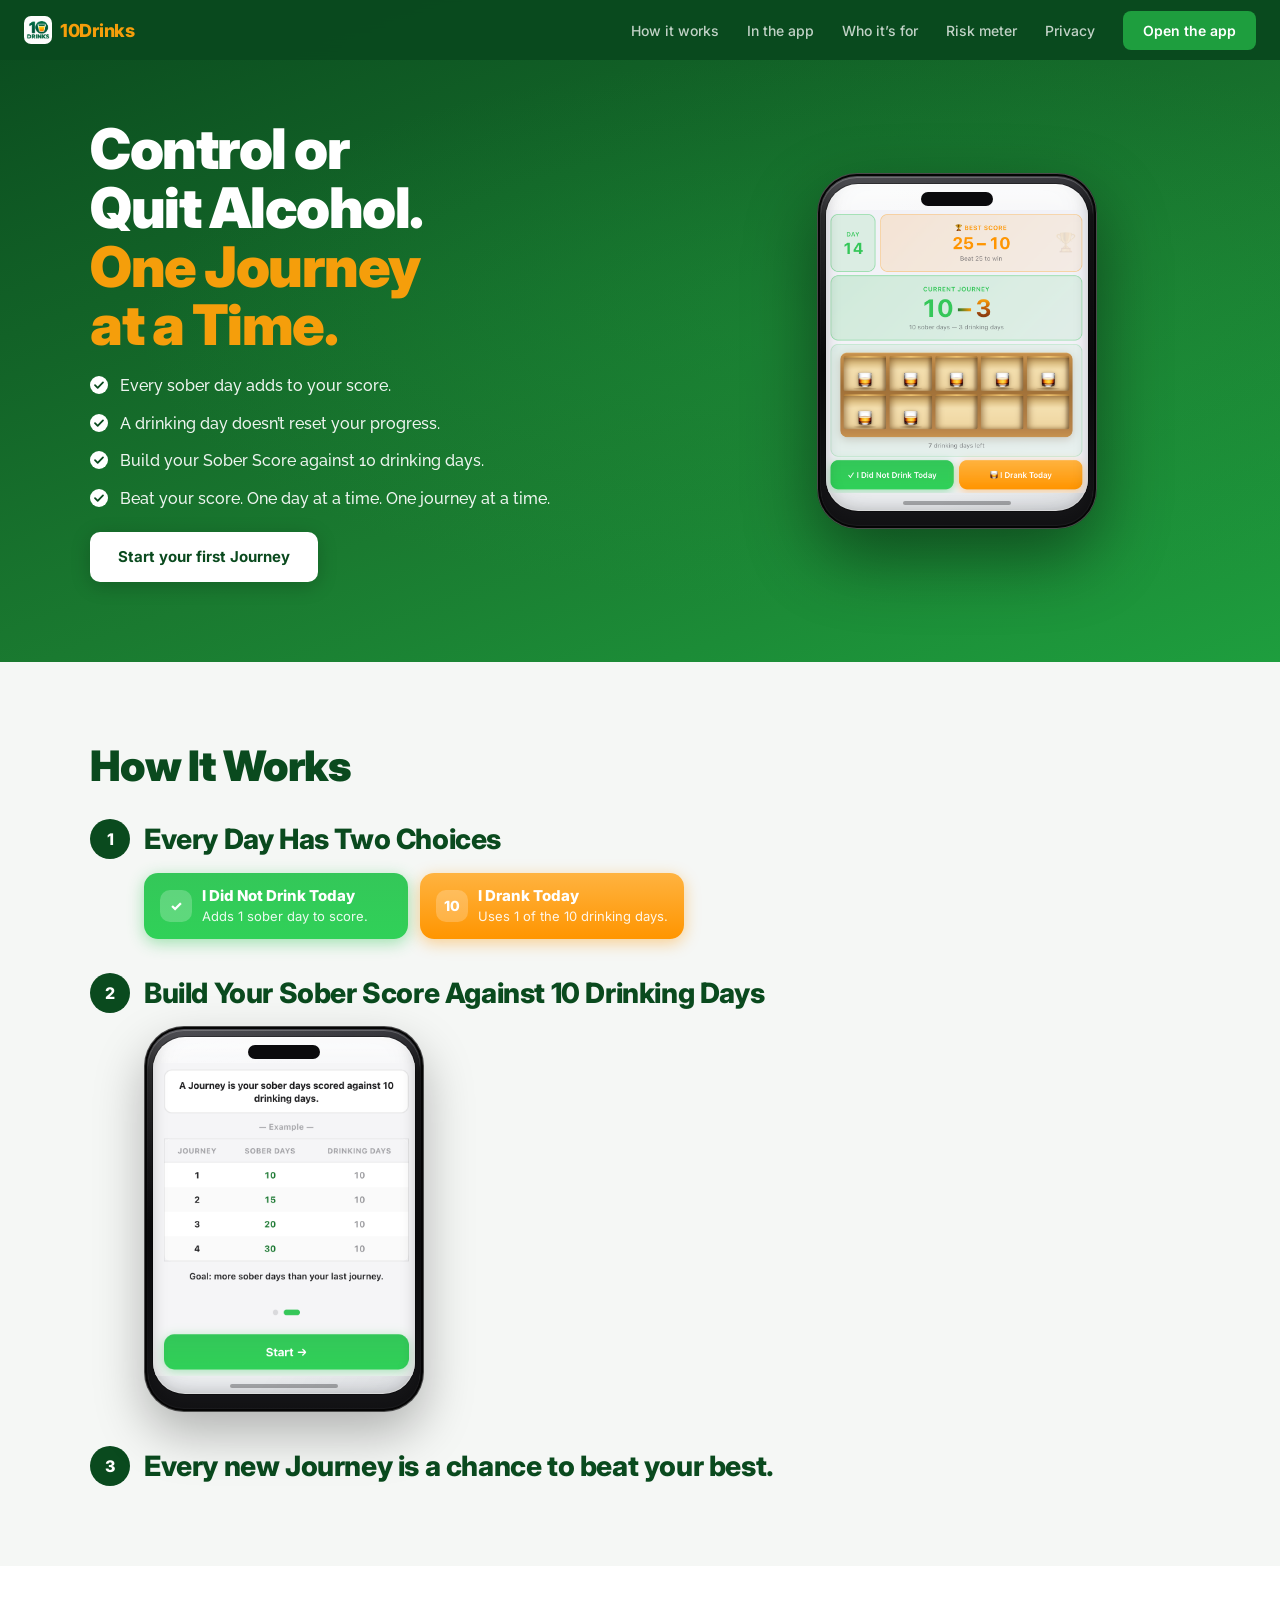
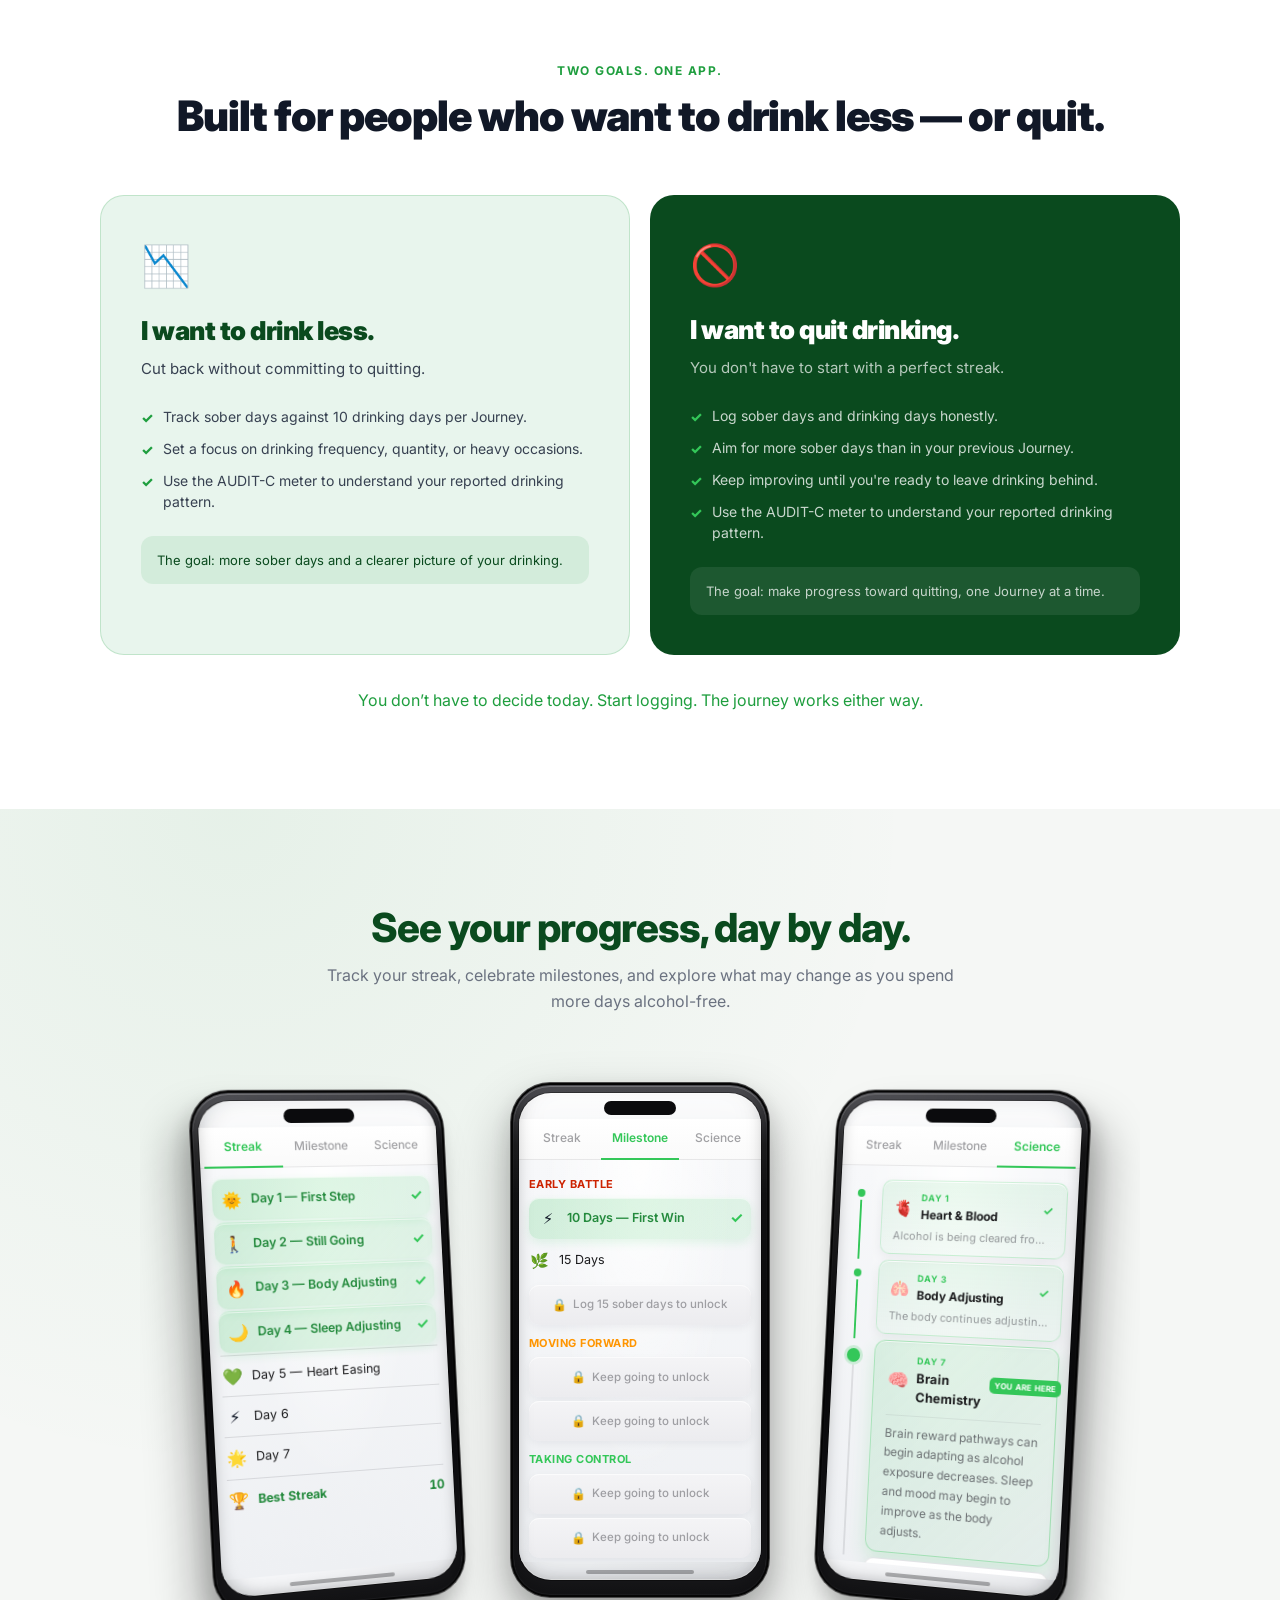
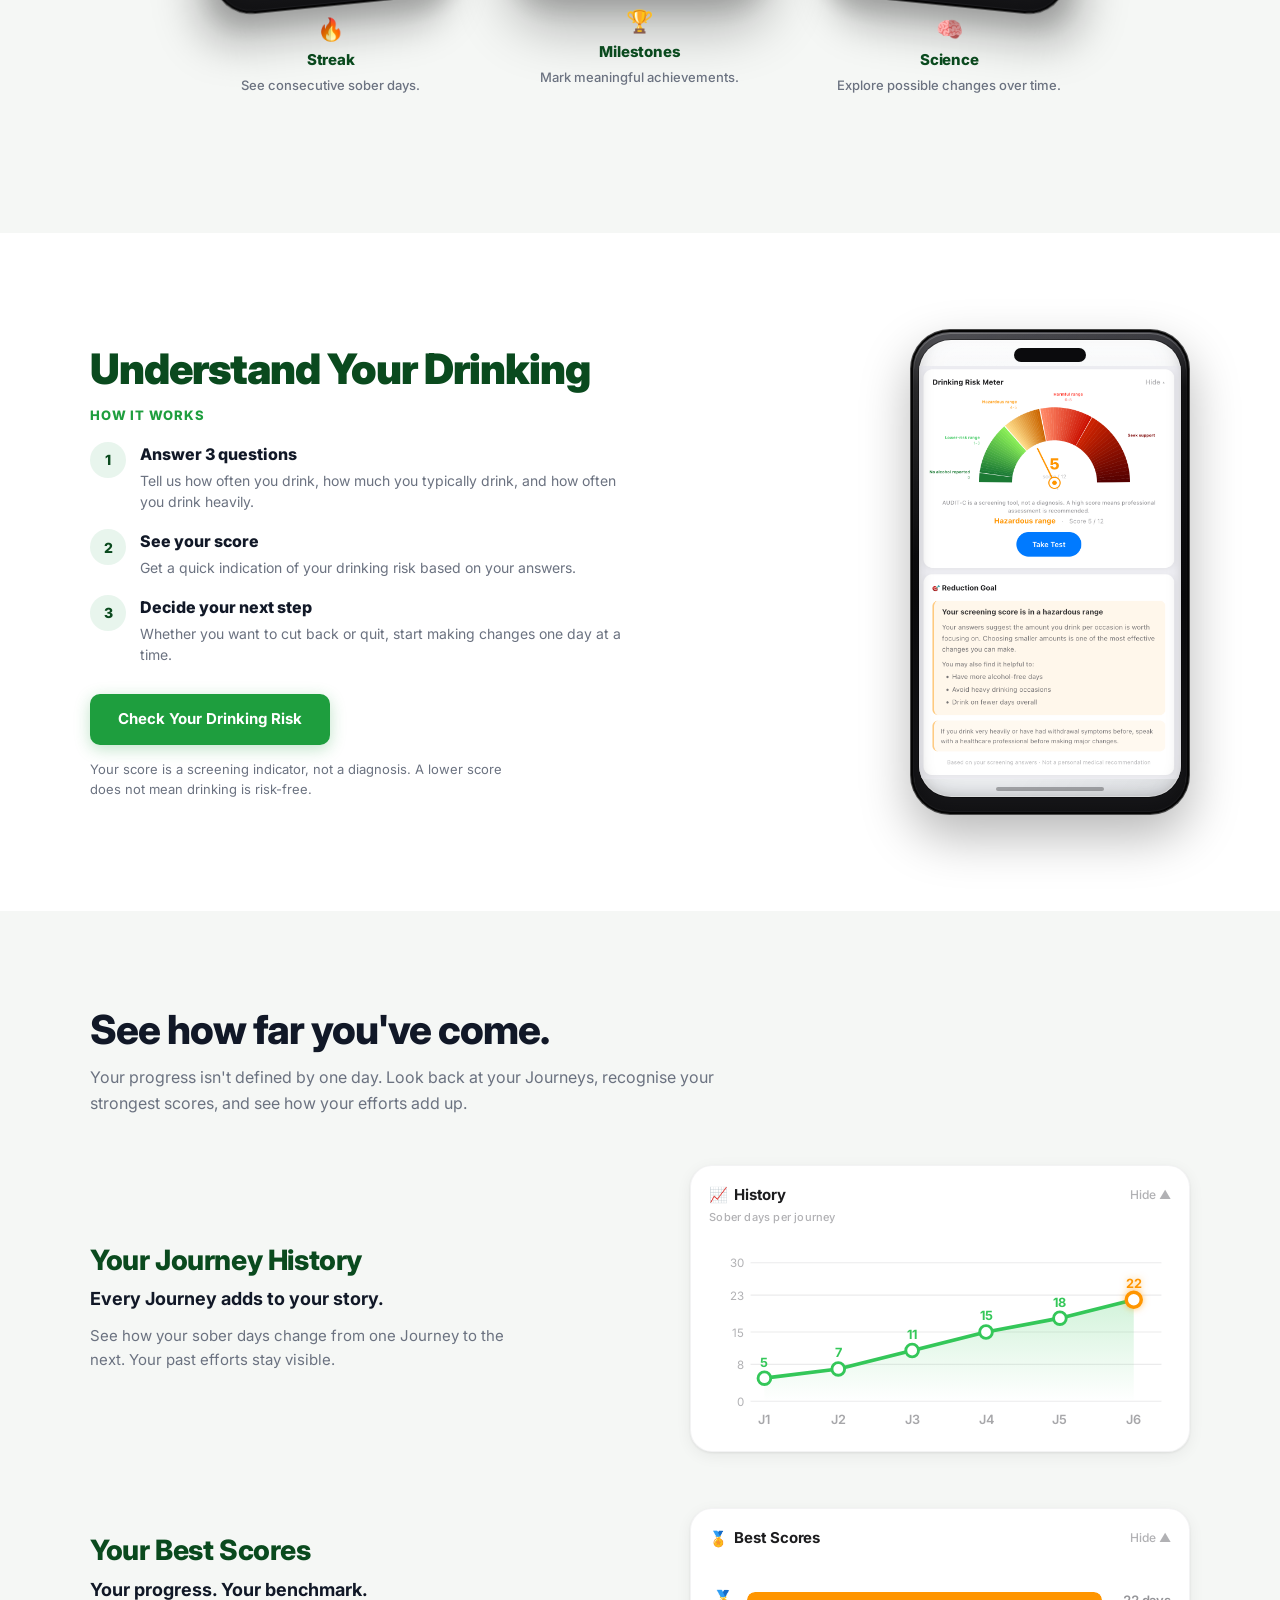
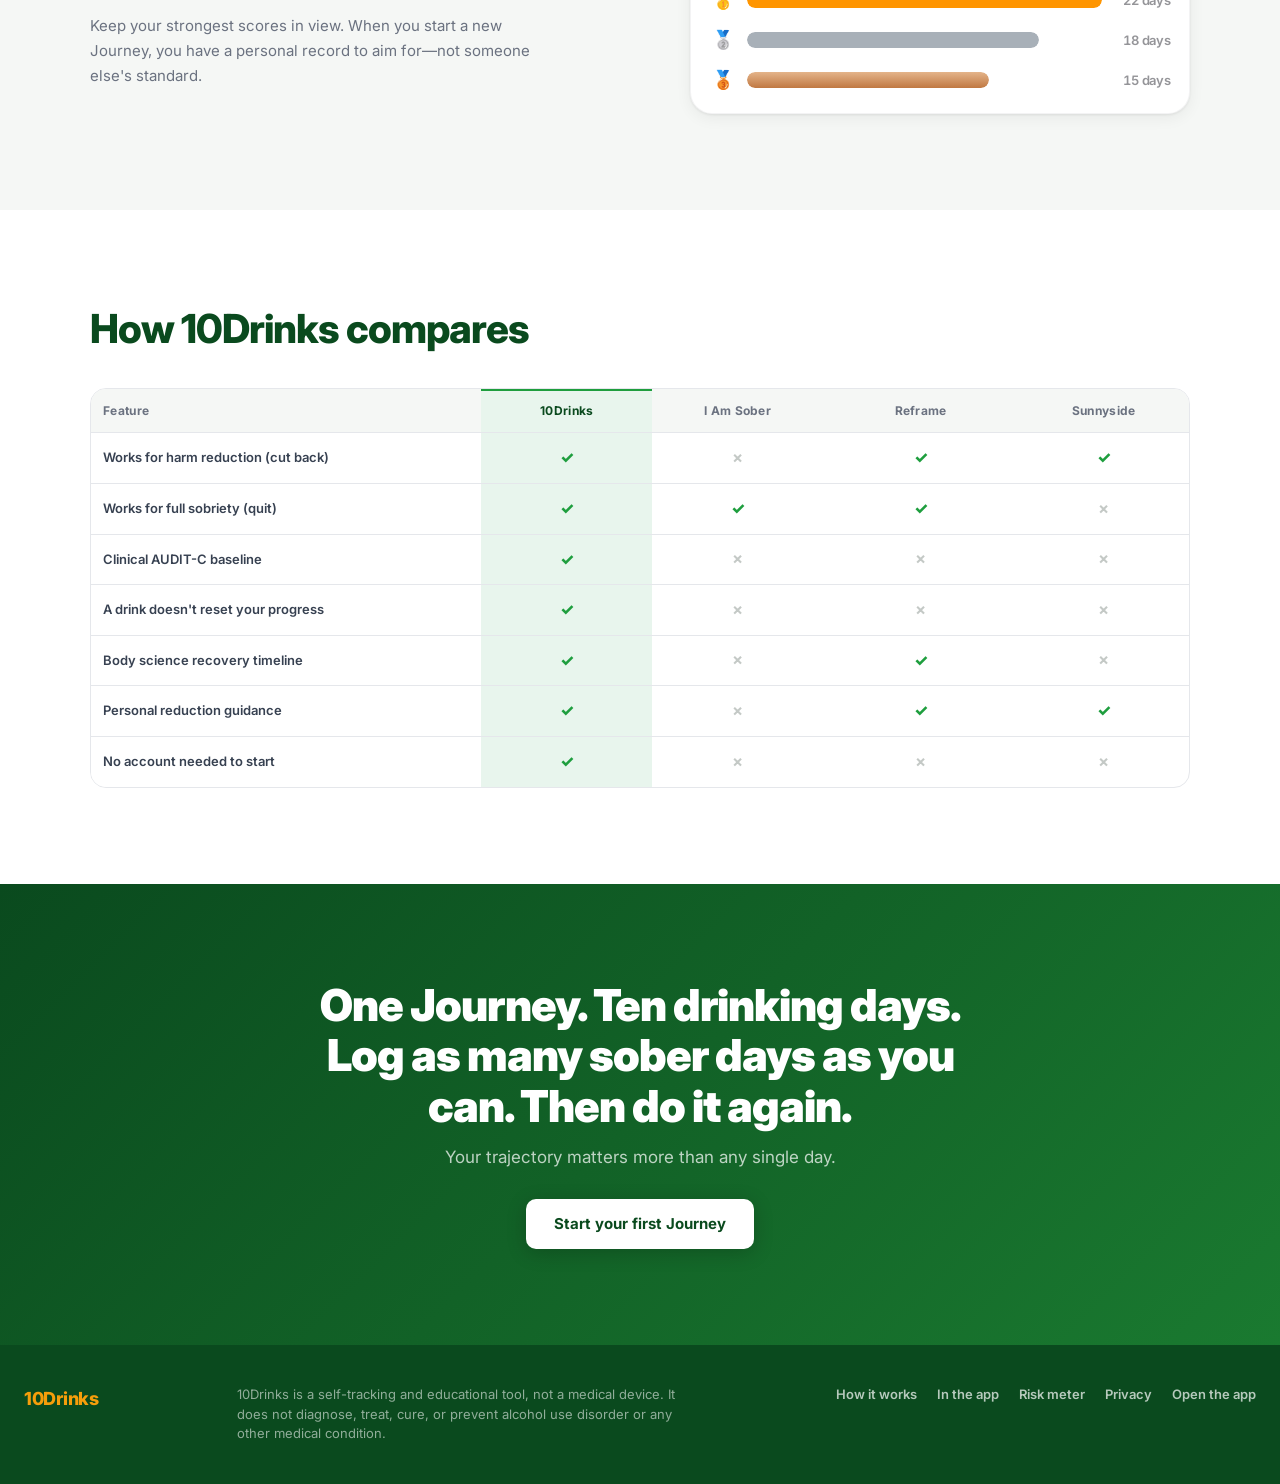
==== index.html @ 0a1d39e7 "Add privacy page and polish landing sections Ship local privacy.html for Pages, drop trust §8 and ti" ====
<!DOCTYPE html>
<html lang="en">
<head>
  <meta charset="utf-8">
  <meta name="viewport" content="width=device-width, initial-scale=1">
  <title>10Drinks — Control or Quit Alcohol</title>
  <meta name="description" content="10Drinks helps you cut back or stop drinking with a personal Journey score. Ten drinking days. As many sober days as you can. Then beat the score you earned yourself.">
  <meta name="theme-color" content="#0a4a1e">
  <link rel="icon" href="assets/icon-192.png" type="image/png">
  <link rel="apple-touch-icon" href="assets/icon-192.png">
  <link rel="preconnect" href="https://fonts.googleapis.com">
  <link rel="preconnect" href="https://fonts.gstatic.com" crossorigin>
  <link href="https://fonts.googleapis.com/css2?family=Inter:wght@400;500;600;700;800;900&family=Raleway:wght@400;500;600;700;800&display=swap" rel="stylesheet">
  <link rel="stylesheet" href="style.css?v=logo-10drinks">
  <script>document.documentElement.classList.add("js");</script>
</head>
<body>
  <a class="skip" href="#main">Skip to content</a>
  <header class="site-header">
    <a class="logo" href="#top">
      <img src="assets/icon-192.png" width="28" height="28" alt="">
      <span class="logo-word">10<span>Drinks</span></span>
    </a>
    <nav class="nav" id="site-nav" aria-label="Primary">
      <a href="#how">How it works</a>
      <a href="#app">In the app</a>
      <a href="#paths">Who it’s for</a>
      <a href="#meter">Risk meter</a>
      <a href="privacy.html">Privacy</a>
    </nav>
    <a class="nav-cta" href="https://fedmudit-max.github.io/alcohol-cursor/">Open the app</a>
    <button class="nav-toggle" type="button" aria-expanded="false" aria-controls="site-nav">
      <span class="sr">Menu</span>
      <span class="nav-toggle-bars" aria-hidden="true"></span>
    </button>
  </header>

  <main id="main">
    <section class="hero" id="top">
      <div class="hero-inner">
        <div class="hero-text">
          <h1>Control or<br>Quit Alcohol.<br><em>One Journey<br>at a Time.</em></h1>
          <ul class="hero-points">
            <li>Every sober day adds to your score.</li>
            <li>A drinking day doesn’t reset your progress.</li>
            <li>Build your Sober Score against 10 drinking days.</li>
            <li>Beat your score. One day at a time. One journey at a time.</li>
          </ul>
          <div class="hero-actions">
            <a class="btn-primary" href="https://fedmudit-max.github.io/alcohol-cursor/">Start your first Journey</a>
          </div>
        </div>
        <figure class="hero-phone">
          <div class="progress-device-frame">
            <div class="progress-screen hero-screen">
              <img src="assets/app-dashboard.png" alt="The 10Drinks dashboard. Day 14. Best Score 25–10, beat 25 to win. Current Journey 10–3: 10 sober days and 3 drinking days. A tray of ten glasses with 7 drinking days left. Buttons for I Did Not Drink Today and I Drank Today.">
            </div>
          </div>
        </figure>
      </div>
    </section>

    <section class="works" id="how">
      <div class="works-inner">
        <h2 class="section-h2">How It Works</h2>
        <ol class="works-seq">
          <li>
            <div>
              <h3>Every Day Has Two Choices</h3>
              <div class="choice-grid" id="log">
                <a class="choice choice-sober" href="https://fedmudit-max.github.io/alcohol-cursor/">
                  <span class="choice-mark" aria-hidden="true">✓</span>
                  <span>
                    <span class="choice-name">I Did Not Drink Today</span>
                    <span class="choice-detail">Adds 1 sober day to score.</span>
                  </span>
                </a>
                <a class="choice choice-drank" href="https://fedmudit-max.github.io/alcohol-cursor/">
                  <span class="choice-mark" aria-hidden="true">10</span>
                  <span>
                    <span class="choice-name">I Drank Today</span>
                    <span class="choice-detail">Uses 1 of the 10 drinking days.</span>
                  </span>
                </a>
              </div>
            </div>
          </li>
          <li>
            <div>
              <h3>Build Your Sober Score Against 10 Drinking Days</h3>
              <figure class="works-phone">
                <div class="progress-device-frame">
                  <div class="progress-screen works-screen">
                    <img src="assets/app-journey.png" alt="Welcome screen. A Journey is your sober days scored against 10 drinking days. Example: Journey 1 is 10 sober days and 10 drinking days, Journey 2 is 15 and 10, Journey 3 is 20 and 10, Journey 4 is 30 and 10. Goal: more sober days than your last journey." width="770" height="920">
                  </div>
                </div>
              </figure>
            </div>
          </li>
          <li>
            <div>
              <h3>Every new Journey is a chance to beat your best.</h3>
            </div>
          </li>
        </ol>
      </div>
    </section>

    <section class="paths" id="paths">
      <div class="paths-inner">
        <div class="paths-header">
          <p class="section-eyebrow">Two Goals. One App.</p>
          <h2 class="section-h2">Built for people who want to drink less — or quit.</h2>
        </div>
        <div class="paths-grid">
          <article class="path-card control">
            <div class="path-icon" aria-hidden="true">📉</div>
            <h3 class="path-title">I want to drink less.</h3>
            <p class="path-desc">Cut back without committing to quitting.</p>
            <ul class="path-points">
              <li>Track sober days against 10 drinking days per Journey.</li>
              <li>Set a focus on drinking frequency, quantity, or heavy occasions.</li>
              <li>Use the AUDIT-C meter to understand your reported drinking pattern.</li>
            </ul>
            <p class="path-note">The goal: more sober days and a clearer picture of your drinking.</p>
          </article>
          <article class="path-card quit">
            <div class="path-icon" aria-hidden="true">🚫</div>
            <h3 class="path-title">I want to quit drinking.</h3>
            <p class="path-desc">You don't have to start with a perfect streak.</p>
            <ul class="path-points">
              <li>Log sober days and drinking days honestly.</li>
              <li>Aim for more sober days than in your previous Journey.</li>
              <li>Keep improving until you're ready to leave drinking behind.</li>
              <li>Use the AUDIT-C meter to understand your reported drinking pattern.</li>
            </ul>
            <p class="path-note">The goal: make progress toward quitting, one Journey at a time.</p>
          </article>
        </div>
        <p class="section-p paths-footer">You don’t have to decide today. Start logging. The journey works either way.</p>
      </div>
    </section>

    <section class="features progress" id="app">
      <div class="features-inner">
        <div class="section-header progress-header">
          <h2 class="section-title">See your progress, day by day.</h2>
          <p class="section-sub">Track your streak, celebrate milestones, and explore what may change as you spend more days alcohol-free.</p>
        </div>

        <div class="progress-phones" role="list" aria-label="Streak, Milestone, and Science in the app">
          <figure class="progress-device" role="listitem">
            <div class="progress-device-frame">
              <div class="progress-screen">
                <div class="progress-tabs" aria-hidden="true">
                  <span class="progress-tab is-active">Streak</span>
                  <span class="progress-tab">Milestone</span>
                  <span class="progress-tab">Science</span>
                </div>
                <div class="progress-panel">
                  <ul class="streak-list">
                    <li class="streak-row is-done">
                      <span class="streak-emoji" aria-hidden="true">🌞</span>
                      <span class="streak-name">Day 1 — First Step</span>
                      <span class="streak-check" aria-hidden="true">✓</span>
                    </li>
                    <li class="streak-row is-done">
                      <span class="streak-emoji" aria-hidden="true">🚶</span>
                      <span class="streak-name">Day 2 — Still Going</span>
                      <span class="streak-check" aria-hidden="true">✓</span>
                    </li>
                    <li class="streak-row is-done">
                      <span class="streak-emoji" aria-hidden="true">🔥</span>
                      <span class="streak-name">Day 3 — Body Adjusting</span>
                      <span class="streak-check" aria-hidden="true">✓</span>
                    </li>
                    <li class="streak-row is-done">
                      <span class="streak-emoji" aria-hidden="true">🌙</span>
                      <span class="streak-name">Day 4 — Sleep Adjusting</span>
                      <span class="streak-check" aria-hidden="true">✓</span>
                    </li>
                    <li class="streak-row">
                      <span class="streak-emoji" aria-hidden="true">💚</span>
                      <span class="streak-name">Day 5 — Heart Easing</span>
                    </li>
                    <li class="streak-row">
                      <span class="streak-emoji" aria-hidden="true">⚡</span>
                      <span class="streak-name">Day 6</span>
                    </li>
                    <li class="streak-row">
                      <span class="streak-emoji" aria-hidden="true">🌟</span>
                      <span class="streak-name">Day 7</span>
                    </li>
                    <li class="streak-row is-best">
                      <span class="streak-emoji" aria-hidden="true">🏆</span>
                      <span class="streak-name">Best Streak</span>
                      <span class="streak-best-num">10</span>
                    </li>
                  </ul>
                </div>
              </div>
            </div>
            <figcaption class="progress-caption">
              <span class="progress-caption-emoji" aria-hidden="true">🔥</span>
              <strong>Streak</strong>
              <span class="progress-caption-text">See consecutive sober days.</span>
            </figcaption>
          </figure>

          <figure class="progress-device" role="listitem">
            <div class="progress-device-frame">
              <div class="progress-screen">
                <div class="progress-tabs" aria-hidden="true">
                  <span class="progress-tab">Streak</span>
                  <span class="progress-tab is-active">Milestone</span>
                  <span class="progress-tab">Science</span>
                </div>
                <div class="progress-panel">
                  <div class="mile-stage">
                    <p class="mile-stage-label is-early">Early Battle</p>
                    <ul class="mile-list">
                      <li class="mile-row is-done">
                        <span class="mile-emoji" aria-hidden="true">⚡</span>
                        <span class="mile-name">10 Days — First Win</span>
                        <span class="mile-check" aria-hidden="true">✓</span>
                      </li>
                      <li class="mile-row">
                        <span class="mile-emoji" aria-hidden="true">🌿</span>
                        <span class="mile-name">15 Days</span>
                      </li>
                      <li class="mile-row is-locked">
                        <span class="mile-lock" aria-hidden="true">🔒</span>
                        <span class="mile-name">Log 15 sober days to unlock</span>
                      </li>
                    </ul>
                  </div>
                  <div class="mile-stage">
                    <p class="mile-stage-label is-forward">Moving Forward</p>
                    <ul class="mile-list">
                      <li class="mile-row is-locked">
                        <span class="mile-lock" aria-hidden="true">🔒</span>
                        <span class="mile-name">Keep going to unlock</span>
                      </li>
                      <li class="mile-row is-locked">
                        <span class="mile-lock" aria-hidden="true">🔒</span>
                        <span class="mile-name">Keep going to unlock</span>
                      </li>
                    </ul>
                  </div>
                  <div class="mile-stage">
                    <p class="mile-stage-label is-control">Taking Control</p>
                    <ul class="mile-list">
                      <li class="mile-row is-locked">
                        <span class="mile-lock" aria-hidden="true">🔒</span>
                        <span class="mile-name">Keep going to unlock</span>
                      </li>
                      <li class="mile-row is-locked">
                        <span class="mile-lock" aria-hidden="true">🔒</span>
                        <span class="mile-name">Keep going to unlock</span>
                      </li>
                    </ul>
                  </div>
                </div>
              </div>
            </div>
            <figcaption class="progress-caption">
              <span class="progress-caption-emoji" aria-hidden="true">🏆</span>
              <strong>Milestones</strong>
              <span class="progress-caption-text">Mark meaningful achievements.</span>
            </figcaption>
          </figure>

          <figure class="progress-device" role="listitem">
            <div class="progress-device-frame">
              <div class="progress-screen">
                <div class="progress-tabs" aria-hidden="true">
                  <span class="progress-tab">Streak</span>
                  <span class="progress-tab">Milestone</span>
                  <span class="progress-tab is-active">Science</span>
                </div>
                <div class="progress-panel">
                  <ol class="sci-timeline">
                    <li class="sci-item is-done">
                      <span class="sci-rail" aria-hidden="true"><i class="sci-dot"></i><i class="sci-line"></i></span>
                      <div class="sci-card">
                        <div class="sci-card-top">
                          <span class="sci-emoji" aria-hidden="true">🫀</span>
                          <div>
                            <p class="sci-day">Day 1</p>
                            <strong class="sci-title">Heart &amp; Blood</strong>
                          </div>
                          <span class="sci-status" aria-hidden="true">✓</span>
                        </div>
                        <p class="sci-preview">Alcohol is being cleared from the body; heart rate and blood pressure may begin moving toward usual levels…</p>
                      </div>
                    </li>
                    <li class="sci-item is-done">
                      <span class="sci-rail" aria-hidden="true"><i class="sci-dot"></i><i class="sci-line"></i></span>
                      <div class="sci-card">
                        <div class="sci-card-top">
                          <span class="sci-emoji" aria-hidden="true">🫁</span>
                          <div>
                            <p class="sci-day">Day 3</p>
                            <strong class="sci-title">Body Adjusting</strong>
                          </div>
                          <span class="sci-status" aria-hidden="true">✓</span>
                        </div>
                        <p class="sci-preview">The body continues adjusting as alcohol exposure decreases…</p>
                      </div>
                    </li>
                    <li class="sci-item is-here">
                      <span class="sci-rail" aria-hidden="true"><i class="sci-dot"></i><i class="sci-line"></i></span>
                      <div class="sci-card">
                        <div class="sci-card-top">
                          <span class="sci-emoji" aria-hidden="true">🧠</span>
                          <div>
                            <p class="sci-day">Day 7</p>
                            <strong class="sci-title">Brain Chemistry</strong>
                          </div>
                          <em class="sci-here-tag">You are here</em>
                        </div>
                        <p class="sci-body">Brain reward pathways can begin adapting as alcohol exposure decreases. Sleep and mood may begin to improve as the body adjusts.</p>
                      </div>
                    </li>
                    <li class="sci-item">
                      <span class="sci-rail" aria-hidden="true"><i class="sci-dot"></i><i class="sci-line"></i></span>
                      <div class="sci-card">
                        <div class="sci-card-top">
                          <span class="sci-emoji" aria-hidden="true">🌿</span>
                          <div>
                            <p class="sci-day">Day 14</p>
                            <strong class="sci-title">Liver &amp; Blood Pressure</strong>
                          </div>
                          <span class="sci-chev" aria-hidden="true">›</span>
                        </div>
                        <p class="sci-preview">Changes in the gut microbiome may begin as alcohol exposure decreases…</p>
                      </div>
                    </li>
                    <li class="sci-item">
                      <span class="sci-rail" aria-hidden="true"><i class="sci-dot"></i><i class="sci-line"></i></span>
                      <div class="sci-card">
                        <div class="sci-card-top">
                          <span class="sci-emoji" aria-hidden="true">🛡️</span>
                          <div>
                            <p class="sci-day">Day 21</p>
                            <strong class="sci-title">Immune System</strong>
                          </div>
                          <span class="sci-chev" aria-hidden="true">›</span>
                        </div>
                        <p class="sci-preview">Immune function may begin to improve as alcohol exposure decreases…</p>
                      </div>
                    </li>
                    <li class="sci-item">
                      <span class="sci-rail" aria-hidden="true"><i class="sci-dot"></i></span>
                      <div class="sci-card">
                        <div class="sci-card-top">
                          <span class="sci-emoji" aria-hidden="true">💎</span>
                          <div>
                            <p class="sci-day">Day 28</p>
                            <strong class="sci-title">Full Month</strong>
                          </div>
                          <span class="sci-chev" aria-hidden="true">›</span>
                        </div>
                        <p class="sci-preview">Some people notice improvements in sleep, mood, energy, or overall wellbeing…</p>
                      </div>
                    </li>
                  </ol>
                </div>
              </div>
            </div>
            <figcaption class="progress-caption">
              <span class="progress-caption-emoji" aria-hidden="true">🧠</span>
              <strong>Science</strong>
              <span class="progress-caption-text">Explore possible changes over time.</span>
            </figcaption>
          </figure>
        </div>
      </div>
    </section>

    <section class="risk" id="meter">
      <div class="risk-inner">
        <div class="risk-copy">
          <h2 class="risk-title">Understand Your Drinking</h2>

          <h3 class="risk-steps-title">How it works</h3>
          <ol class="risk-steps">
            <li>
              <span class="risk-step-num" aria-hidden="true">1</span>
              <div>
                <strong>Answer 3 questions</strong>
                <p>Tell us how often you drink, how much you typically drink, and how often you drink heavily.</p>
              </div>
            </li>
            <li>
              <span class="risk-step-num" aria-hidden="true">2</span>
              <div>
                <strong>See your score</strong>
                <p>Get a quick indication of your drinking risk based on your answers.</p>
              </div>
            </li>
            <li>
              <span class="risk-step-num" aria-hidden="true">3</span>
              <div>
                <strong>Decide your next step</strong>
                <p>Whether you want to cut back or quit, start making changes one day at a time.</p>
              </div>
            </li>
          </ol>

          <a class="btn-brand" href="https://fedmudit-max.github.io/alcohol-cursor/">Check Your Drinking Risk</a>
          <p class="risk-disclaimer">Your score is a screening indicator, not a diagnosis. A lower score does not mean drinking is risk-free.</p>
        </div>

        <figure class="risk-phone">
          <div class="progress-device-frame">
            <div class="progress-screen risk-screen">
              <img src="assets/section5-risk-meter.png" alt="Drinking Risk Meter showing an AUDIT-C score of 5 in the hazardous range, with a Take Test button and a Reduction Goal card with suggested focus areas." width="770" height="1400">
            </div>
          </div>
        </figure>
      </div>
    </section>

    <section class="position history" id="who">
      <div class="position-inner">
        <div class="section-header history-intro">
          <h2 class="section-title">See how far you've come.</h2>
          <p class="section-sub">Your progress isn't defined by one day. Look back at your Journeys, recognise your strongest scores, and see how your efforts add up.</p>
        </div>

        <div class="history-band">
          <div class="history-band-copy">
            <h3 class="history-band-title">Your Journey History</h3>
            <p class="history-band-lead">Every Journey adds to your story.</p>
            <p class="history-band-body">See how your sober days change from one Journey to the next. Your past efforts stay visible.</p>
          </div>
          <article class="app-panel history-panel" aria-label="History chart">
            <header class="app-panel-head">
              <div class="app-panel-titles">
                <p class="app-panel-title"><span class="app-panel-emoji" aria-hidden="true">📈</span> History</p>
                <p class="app-panel-sub">Sober days per journey</p>
              </div>
              <span class="app-panel-toggle" aria-hidden="true">Hide ▲</span>
            </header>
            <div class="history-chart" role="img" aria-label="Sober days per journey: Journey 1 has 5, Journey 2 has 7, Journey 3 has 11, Journey 4 has 15, Journey 5 has 18, Journey 6 has 22.">
              <svg class="history-chart-svg" viewBox="0 0 400 168" xmlns="http://www.w3.org/2000/svg" aria-hidden="true">
                <defs>
                  <linearGradient id="historyAreaFill" x1="0" y1="0" x2="0" y2="1">
                    <stop offset="0%" stop-color="#34c759" stop-opacity="0.22"/>
                    <stop offset="100%" stop-color="#34c759" stop-opacity="0"/>
                  </linearGradient>
                  <filter id="historyLastGlow" x="-60%" y="-60%" width="220%" height="220%">
                    <feDropShadow dx="0" dy="0" stdDeviation="3.2" flood-color="#ff9500" flood-opacity="0.55"/>
                  </filter>
                </defs>
                <g class="history-grid" fill="none" stroke="rgba(60,60,67,0.1)" stroke-width="1">
                  <line x1="36" y1="18" x2="392" y2="18"/>
                  <line x1="36" y1="46" x2="392" y2="46"/>
                  <line x1="36" y1="78" x2="392" y2="78"/>
                  <line x1="36" y1="106" x2="392" y2="106"/>
                  <line x1="36" y1="138" x2="392" y2="138"/>
                </g>
                <g class="history-y" fill="rgba(60,60,67,0.4)" font-size="10" font-family="Inter, system-ui, sans-serif" text-anchor="end">
                  <text x="30" y="22">30</text>
                  <text x="30" y="50">23</text>
                  <text x="30" y="82">15</text>
                  <text x="30" y="110">8</text>
                  <text x="30" y="142">0</text>
                </g>
                <path d="M48,118 L112,110 L176,94 L240,78 L304,66 L368,50 L368,138 L48,138 Z" fill="url(#historyAreaFill)"/>
                <path d="M48,118 L112,110 L176,94 L240,78 L304,66 L368,50" fill="none" stroke="#34c759" stroke-width="3.2" stroke-linecap="round" stroke-linejoin="round"/>
                <g class="history-points" font-family="Inter, system-ui, sans-serif" font-size="11" font-weight="700" text-anchor="middle">
                  <g>
                    <circle cx="48" cy="118" r="5.5" fill="#fff" stroke="#34c759" stroke-width="2.5"/>
                    <text x="48" y="108" fill="#34c759">5</text>
                  </g>
                  <g>
                    <circle cx="112" cy="110" r="5.5" fill="#fff" stroke="#34c759" stroke-width="2.5"/>
                    <text x="112" y="100" fill="#34c759">7</text>
                  </g>
                  <g>
                    <circle cx="176" cy="94" r="5.5" fill="#fff" stroke="#34c759" stroke-width="2.5"/>
                    <text x="176" y="84" fill="#34c759">11</text>
                  </g>
                  <g>
                    <circle cx="240" cy="78" r="5.5" fill="#fff" stroke="#34c759" stroke-width="2.5"/>
                    <text x="240" y="68" fill="#34c759">15</text>
                  </g>
                  <g>
                    <circle cx="304" cy="66" r="5.5" fill="#fff" stroke="#34c759" stroke-width="2.5"/>
                    <text x="304" y="56" fill="#34c759">18</text>
                  </g>
                  <g filter="url(#historyLastGlow)">
                    <circle cx="368" cy="50" r="6.5" fill="#fff" stroke="#ff9500" stroke-width="3"/>
                    <text x="368" y="40" fill="#ff9500">22</text>
                  </g>
                </g>
                <g class="history-x" fill="rgba(60,60,67,0.45)" font-size="11" font-weight="600" font-family="Inter, system-ui, sans-serif" text-anchor="middle">
                  <text x="48" y="158">J1</text>
                  <text x="112" y="158">J2</text>
                  <text x="176" y="158">J3</text>
                  <text x="240" y="158">J4</text>
                  <text x="304" y="158">J5</text>
                  <text x="368" y="158">J6</text>
                </g>
              </svg>
            </div>
          </article>
        </div>

        <div class="history-band">
          <div class="history-band-copy">
            <h3 class="history-band-title">Your Best Scores</h3>
            <p class="history-band-lead">Your progress. Your benchmark.</p>
            <p class="history-band-body">Keep your strongest scores in view. When you start a new Journey, you have a personal record to aim for—not someone else's standard.</p>
          </div>
          <article class="app-panel scores-panel" aria-label="Best Scores">
            <header class="app-panel-head">
              <div class="app-panel-titles">
                <p class="app-panel-title"><span class="app-panel-emoji" aria-hidden="true">🏅</span> Best Scores</p>
              </div>
              <span class="app-panel-toggle" aria-hidden="true">Hide ▲</span>
            </header>
            <ul class="best-scores-list" role="list">
              <li class="best-scores-row best-scores-row--1">
                <span class="best-scores-medal" aria-hidden="true">🥇</span>
                <span class="best-scores-bar" style="--bar:100%" aria-hidden="true"><span class="best-scores-fill"></span></span>
                <span class="best-scores-value">22 days</span>
              </li>
              <li class="best-scores-row best-scores-row--2">
                <span class="best-scores-medal" aria-hidden="true">🥈</span>
                <span class="best-scores-bar" style="--bar:82%" aria-hidden="true"><span class="best-scores-fill"></span></span>
                <span class="best-scores-value">18 days</span>
              </li>
              <li class="best-scores-row best-scores-row--3">
                <span class="best-scores-medal" aria-hidden="true">🥉</span>
                <span class="best-scores-bar" style="--bar:68%" aria-hidden="true"><span class="best-scores-fill"></span></span>
                <span class="best-scores-value">15 days</span>
              </li>
            </ul>
          </article>
        </div>
      </div>
    </section>

    <section class="compare" id="compare">
      <div class="compare-inner">
        <div class="section-header compare-header">
          <h2 class="section-title">How 10Drinks compares</h2>
        </div>
        <div class="compare-scroll" tabindex="0" role="region" aria-label="Feature comparison table">
          <table class="compare-table">
            <thead>
              <tr>
                <th scope="col">Feature</th>
                <th scope="col" class="compare-product" aria-label="10Drinks">10<wbr>Drinks</th>
                <th scope="col" class="compare-competitor" aria-label="I Am Sober">I Am <span class="compare-br"></span>Sober</th>
                <th scope="col">Reframe</th>
                <th scope="col" class="compare-competitor" aria-label="Sunnyside">Sunny<span class="compare-br"></span>side</th>
              </tr>
            </thead>
            <tbody>
              <tr>
                <th scope="row">Works for harm reduction (cut back)</th>
                <td class="compare-product"><span class="compare-yes" aria-label="Yes">✓</span></td>
                <td><span class="compare-no" aria-label="No">✗</span></td>
                <td><span class="compare-yes" aria-label="Yes">✓</span></td>
                <td><span class="compare-yes" aria-label="Yes">✓</span></td>
              </tr>
              <tr>
                <th scope="row">Works for full sobriety (quit)</th>
                <td class="compare-product"><span class="compare-yes" aria-label="Yes">✓</span></td>
                <td><span class="compare-yes" aria-label="Yes">✓</span></td>
                <td><span class="compare-yes" aria-label="Yes">✓</span></td>
                <td><span class="compare-no" aria-label="No">✗</span></td>
              </tr>
              <tr>
                <th scope="row">Clinical AUDIT-C baseline</th>
                <td class="compare-product"><span class="compare-yes" aria-label="Yes">✓</span></td>
                <td><span class="compare-no" aria-label="No">✗</span></td>
                <td><span class="compare-no" aria-label="No">✗</span></td>
                <td><span class="compare-no" aria-label="No">✗</span></td>
              </tr>
              <tr>
                <th scope="row">A drink doesn't reset your progress</th>
                <td class="compare-product"><span class="compare-yes" aria-label="Yes">✓</span></td>
                <td><span class="compare-no" aria-label="No">✗</span></td>
                <td><span class="compare-no" aria-label="No">✗</span></td>
                <td><span class="compare-no" aria-label="No">✗</span></td>
              </tr>
              <tr>
                <th scope="row">Body science recovery timeline</th>
                <td class="compare-product"><span class="compare-yes" aria-label="Yes">✓</span></td>
                <td><span class="compare-no" aria-label="No">✗</span></td>
                <td><span class="compare-yes" aria-label="Yes">✓</span></td>
                <td><span class="compare-no" aria-label="No">✗</span></td>
              </tr>
              <tr>
                <th scope="row">Personal reduction guidance</th>
                <td class="compare-product"><span class="compare-yes" aria-label="Yes">✓</span></td>
                <td><span class="compare-no" aria-label="No">✗</span></td>
                <td><span class="compare-yes" aria-label="Yes">✓</span></td>
                <td><span class="compare-yes" aria-label="Yes">✓</span></td>
              </tr>
              <tr>
                <th scope="row">No account needed to start</th>
                <td class="compare-product"><span class="compare-yes" aria-label="Yes">✓</span></td>
                <td><span class="compare-no" aria-label="No">✗</span></td>
                <td><span class="compare-no" aria-label="No">✗</span></td>
                <td><span class="compare-no" aria-label="No">✗</span></td>
              </tr>
            </tbody>
          </table>
        </div>
      </div>
    </section>

    <section class="cta-section" id="start">
      <h2>One Journey. Ten drinking days. Log as many sober days as you can. Then do it again.</h2>
      <p>Your trajectory matters more than any single day.</p>
      <a class="btn-primary" href="https://fedmudit-max.github.io/alcohol-cursor/">Start your first Journey</a>
    </section>
  </main>

  <footer class="site-footer">
    <p class="logo"><span class="logo-word">10<span>Drinks</span></span></p>
    <p class="footer-copy">10Drinks is a self-tracking and educational tool, not a medical device. It does not diagnose, treat, cure, or prevent alcohol use disorder or any other medical condition.</p>
    <p class="footer-links">
      <a href="#how">How it works</a>
      <a href="#app">In the app</a>
      <a href="#meter">Risk meter</a>
      <a href="privacy.html">Privacy</a>
      <a href="https://fedmudit-max.github.io/alcohol-cursor/">Open the app</a>
    </p>
  </footer>

  <script>
    (function () {
      var toggle = document.querySelector(".nav-toggle");
      var nav = document.querySelector(".nav");
      if (toggle && nav) {
        toggle.addEventListener("click", function () {
          var open = nav.classList.toggle("is-open");
          toggle.setAttribute("aria-expanded", open ? "true" : "false");
        });
        nav.querySelectorAll("a").forEach(function (link) {
          link.addEventListener("click", function () {
            nav.classList.remove("is-open");
            toggle.setAttribute("aria-expanded", "false");
          });
        });
        document.addEventListener("keydown", function (event) {
          if (event.key === "Escape") {
            nav.classList.remove("is-open");
            toggle.setAttribute("aria-expanded", "false");
          }
        });
      }

      document.querySelectorAll("[data-tabs]").forEach(function (root) {
        var buttons = root.querySelectorAll("[data-tab]");
        var panels = root.querySelectorAll("[data-panel]");
        buttons.forEach(function (btn) {
          btn.addEventListener("click", function () {
            var id = btn.getAttribute("data-tab");
            buttons.forEach(function (b) {
              var on = b === btn;
              b.classList.toggle("is-active", on);
              b.setAttribute("aria-selected", on ? "true" : "false");
            });
            panels.forEach(function (panel) {
              panel.hidden = panel.getAttribute("data-panel") !== id;
            });
          });
        });
      });
    })();
  </script>
</body>
</html>
---- style.css ----
*, *::before, *::after { box-sizing: border-box; }

:root {
  --green-deep: #0a4a1e;
  --green-brand: #1e9e3e;
  --green-light: #e8f5ed;
  --orange: #f59e0b;
  --orange-light: #fff8ec;
  --white: #ffffff;
  --grey-bg: #f5f7f5;
  --grey-text: #6b7280;
  --dark: #111827;
  --body: #374151;
  --line: #e5e7eb;
  --shadow: 0 1px 3px rgba(0, 0, 0, 0.08), 0 4px 16px rgba(0, 0, 0, 0.06);
  --header: 60px;
  --max: 1100px;
}

html { scroll-behavior: smooth; }

body {
  margin: 0;
  font-family: Inter, system-ui, sans-serif;
  color: var(--dark);
  background: var(--white);
  -webkit-font-smoothing: antialiased;
  line-height: 1.5;
}

img { max-width: 100%; }

a { color: var(--green-brand); }

h1, h2, h3, p { margin-top: 0; }

.sr {
  position: absolute;
  width: 1px;
  height: 1px;
  padding: 0;
  margin: -1px;
  overflow: hidden;
  clip: rect(0, 0, 0, 0);
  white-space: nowrap;
  border: 0;
}

.skip {
  position: absolute;
  left: 12px;
  top: -40px;
  background: #fff;
  color: var(--green-deep);
  padding: 8px 12px;
  border-radius: 8px;
  z-index: 200;
  font-weight: 700;
}

.skip:focus { top: 8px; }

:focus-visible {
  outline: 2px solid var(--orange);
  outline-offset: 3px;
}

section[id] { scroll-margin-top: calc(var(--header) + 12px); }

.site-header {
  position: fixed;
  top: 0;
  left: 0;
  right: 0;
  z-index: 100;
  height: var(--header);
  padding: 0 24px;
  display: flex;
  align-items: center;
  gap: 28px;
  background: rgba(10, 74, 30, 0.97);
  backdrop-filter: blur(12px);
}

.logo {
  color: #fff;
  font-size: 18px;
  font-weight: 800;
  letter-spacing: -0.3px;
  text-decoration: none;
  display: inline-flex;
  align-items: center;
  gap: 8px;
}

.logo-word {
  white-space: nowrap;
}

.logo-word span,
.logo > span {
  color: var(--orange);
}

.logo img { width: 28px; height: 28px; border-radius: 7px; }

.nav {
  display: flex;
  align-items: center;
  gap: 28px;
  margin-left: auto;
}

.nav a {
  color: rgba(255, 255, 255, 0.75);
  text-decoration: none;
  font-size: 14px;
  font-weight: 500;
}

.nav a:hover { color: #fff; }

.nav-cta {
  background: var(--green-brand);
  color: #fff;
  text-decoration: none;
  padding: 9px 20px;
  border-radius: 8px;
  font-size: 14px;
  font-weight: 600;
  flex-shrink: 0;
}

.nav-cta:hover { background: #1a8c35; }

.nav-toggle {
  display: none;
  width: 42px;
  height: 42px;
  border: 0;
  background: transparent;
  margin-left: auto;
  cursor: pointer;
}

.nav-toggle-bars,
.nav-toggle-bars::before,
.nav-toggle-bars::after {
  display: block;
  width: 18px;
  height: 2px;
  background: #fff;
  border-radius: 2px;
  position: relative;
}

.nav-toggle-bars { margin: 0 auto; }
.nav-toggle-bars::before,
.nav-toggle-bars::after {
  content: "";
  position: absolute;
  left: 0;
}
.nav-toggle-bars::before { top: -6px; }
.nav-toggle-bars::after { top: 6px; }

.hero {
  background: linear-gradient(160deg, var(--green-deep) 0%, #1a7a30 60%, #1e9e3e 100%);
  padding: 120px 24px 80px;
  position: relative;
  overflow: hidden;
}

.hero::before {
  content: "";
  position: absolute;
  inset: 0;
  background: radial-gradient(ellipse at 70% 50%, rgba(30, 158, 62, 0.3) 0%, transparent 60%);
  pointer-events: none;
}

.hero-inner {
  max-width: var(--max);
  margin: 0 auto;
  display: grid;
  gap: 48px;
  align-items: center;
  position: relative;
  z-index: 1;
}

/* §§1–2 phones: layout wrappers; chrome reuses .progress-device-frame / .progress-screen */
.hero-phone {
  order: -1;
  position: relative;
  width: min(74%, 280px);
  max-width: 100%;
  margin: 0 auto;
  padding: 0;
  border: 0;
  background: none;
  box-shadow: none;
  box-sizing: border-box;
  overflow: visible;
}

.hero-phone .progress-device-frame {
  box-shadow:
    0 28px 70px rgba(0, 0, 0, 0.45),
    inset 0 0 0 1px rgba(255, 255, 255, 0.28),
    inset 0 0 0 3px #050505;
}

.hero h1 {
  font-size: clamp(36px, 5vw, 56px);
  font-weight: 900;
  line-height: 1.05;
  letter-spacing: -1.5px;
  color: #fff;
  margin-bottom: 20px;
  max-width: 14em;
}

.hero h1 em {
  font-style: normal;
  color: var(--orange);
}

.hero-points {
  list-style: none;
  margin: 0 0 22px;
  padding: 0;
  max-width: 34rem;
  font-family: Raleway, Inter, sans-serif;
}

.hero-points li {
  display: flex;
  align-items: flex-start;
  gap: 12px;
  margin: 0 0 16px;
  font-size: 16px;
  font-weight: 500;
  line-height: 1.35;
  color: rgba(255, 255, 255, 0.92);
}

.hero-points li:last-child { margin-bottom: 0; }

.hero-points li::before {
  content: "";
  flex: 0 0 18px;
  width: 18px;
  height: 18px;
  margin-top: 1px;
  background: url("data:image/svg+xml,%3Csvg xmlns='http://www.w3.org/2000/svg' viewBox='0 0 18 18'%3E%3Ccircle cx='9' cy='9' r='9' fill='%23ffffff'/%3E%3Cpath d='M5 9.2 7.7 11.8 13 6.4' fill='none' stroke='%230a4a1e' stroke-width='1.8' stroke-linecap='round' stroke-linejoin='round'/%3E%3C/svg%3E") center / 18px no-repeat;
}

.hero-points li.is-strong {
  font-weight: 700;
  color: #fff;
}

.hero-pace {
  margin: 0 0 28px;
  font-family: Raleway, Inter, sans-serif;
  font-size: 14px;
  font-weight: 500;
  line-height: 1.4;
  color: rgba(255, 255, 255, 0.7);
}

.hero-actions {
  display: flex;
  align-items: center;
  gap: 16px;
  flex-wrap: wrap;
}

.btn-primary {
  background: #fff;
  color: var(--green-deep);
  padding: 14px 28px;
  border-radius: 10px;
  font-size: 15px;
  font-weight: 700;
  text-decoration: none;
  display: inline-block;
  box-shadow: 0 4px 20px rgba(0, 0, 0, 0.2);
}

.btn-primary:hover { transform: translateY(-1px); }

.btn-brand {
  display: inline-block;
  background: var(--green-brand);
  color: #fff;
  padding: 14px 28px;
  border-radius: 10px;
  font-size: 15px;
  font-weight: 700;
  text-decoration: none;
  box-shadow: 0 4px 16px rgba(30, 158, 62, 0.28);
}

.btn-brand:hover {
  background: #1a8c35;
  transform: translateY(-1px);
}

.phone {
  position: relative;
  width: min(100%, 280px);
  margin: 20px auto 0;
  padding: 22px 8px 8px;
  background: #fff;
  border-radius: 36px;
  box-shadow: var(--shadow);
}

.phone::before {
  content: "";
  position: absolute;
  top: 0;
  left: 50%;
  width: 92px;
  height: 16px;
  transform: translateX(-50%);
  background: #111827;
  border-radius: 0 0 12px 12px;
}

.phone img {
  display: block;
  width: 100%;
  height: auto;
  border-radius: 24px;
}

.green-bg .phone {
  box-shadow: 0 16px 40px rgba(0, 0, 0, 0.28);
}

.works {
  background: var(--grey-bg);
  padding: 80px 24px;
}

.works-inner {
  max-width: var(--max);
  margin: 0 auto;
}

.works .section-h2 {
  max-width: none;
  margin-bottom: 28px;
  color: var(--green-deep);
}

.works-seq {
  list-style: none;
  margin: 0;
  padding: 0;
  counter-reset: works;
  display: grid;
  gap: 32px;
}

.works-seq > li {
  display: grid;
  grid-template-columns: 40px minmax(0, 1fr);
  gap: 14px;
  align-items: start;
}

.works-seq > li > div {
  min-width: 0;
}

.works-seq > li::before {
  content: counter(works);
  counter-increment: works;
  width: 40px;
  height: 40px;
  margin-top: 2px;
  border-radius: 50%;
  background: var(--green-deep);
  color: #fff;
  font-size: 16px;
  font-weight: 800;
  display: grid;
  place-items: center;
}

.works-seq h3 {
  margin: 6px 0 16px;
  font-size: clamp(22px, 2.6vw, 28px);
  font-weight: 800;
  letter-spacing: -0.4px;
  line-height: 1.2;
  color: var(--green-deep);
}

.works-seq > li:last-child h3 { margin-bottom: 0; }

.works-grid {
  display: grid;
  gap: 28px;
  align-items: center;
}

.works-grid .phone { margin-top: 0; }

.works-grid p,
.works-copy {
  margin: 0;
  max-width: 62ch;
  font-size: 16px;
  line-height: 1.6;
  color: var(--grey-text);
}

.works-phone {
  position: relative;
  width: 100%;
  max-width: 280px;
  margin: 12px 0 0;
  padding: 0;
  border: 0;
  background: none;
  box-shadow: none;
  box-sizing: border-box;
  overflow: visible;
}

.paths { background: #fff; padding: 96px 24px; }
.paths-inner { max-width: 1080px; margin: 0 auto; }
.paths-header { text-align: center; margin-bottom: 56px; }
.section-eyebrow {
  font-size: 12px;
  font-weight: 700;
  letter-spacing: 1.5px;
  text-transform: uppercase;
  color: var(--green-brand);
  margin-bottom: 12px;
}
.section-h2 {
  font-size: clamp(28px, 4vw, 42px);
  font-weight: 900;
  letter-spacing: -1px;
  line-height: 1.12;
  margin-bottom: 14px;
}
.section-p {
  font-size: 16px;
  color: var(--grey-text);
  line-height: 1.65;
  max-width: 36rem;
  margin: 0 auto;
}
.paths-grid { display: grid; gap: 20px; }
.paths-footer {
  margin-top: 32px;
  text-align: center;
  color: var(--green-brand);
}
.path-card { border-radius: 24px; padding: 40px; }
.path-card.control {
  background: var(--green-light);
  border: 1.5px solid rgba(30, 158, 62, 0.2);
}
.path-card.quit { background: var(--green-deep); }
.path-icon { font-size: 40px; margin-bottom: 20px; }
.path-title {
  font-size: 26px;
  font-weight: 900;
  letter-spacing: -0.5px;
  margin-bottom: 10px;
  line-height: 1.15;
}
.path-card.control .path-title { color: var(--green-deep); }
.path-card.quit .path-title { color: #fff; }
.path-desc { font-size: 15px; line-height: 1.7; margin-bottom: 24px; }
.path-card.control .path-desc { color: var(--body); }
.path-card.quit .path-desc { color: rgba(255, 255, 255, 0.7); }
.path-points {
  list-style: none;
  margin: 0;
  padding: 0;
  display: flex;
  flex-direction: column;
  gap: 10px;
}
.path-points li {
  font-size: 14px;
  display: flex;
  align-items: flex-start;
  gap: 10px;
  line-height: 1.5;
}
.path-card.control .path-points li { color: var(--body); }
.path-card.quit .path-points li { color: rgba(255, 255, 255, 0.78); }
.path-points li::before { content: "✓"; font-weight: 800; flex-shrink: 0; margin-top: 1px; }
.path-card.control .path-points li::before { color: var(--green-brand); }
.path-card.quit .path-points li::before { color: #34c759; }
.path-note {
  margin: 24px 0 0;
  padding: 14px 16px;
  border-radius: 12px;
  font-size: 13px;
  line-height: 1.55;
}
.path-card.control .path-note { background: rgba(30, 158, 62, 0.1); color: var(--green-deep); }
.path-card.quit .path-note { background: rgba(255, 255, 255, 0.08); color: rgba(255, 255, 255, 0.75); }

.features,
.position,
.compare,
.choices { padding: 96px 24px; }

.features { background: #fff; }
.features-inner,
.how-inner,
.position-inner,
.compare-inner,
.choices-inner {
  max-width: var(--max);
  margin: 0 auto;
}

/* —— Section 4: three phones (Streak / Milestone / Science) —— */
.progress {
  background:
    radial-gradient(ellipse at 18% 0%, rgba(30, 158, 62, 0.07), transparent 46%),
    var(--grey-bg);
  overflow-x: clip;
  overflow-y: visible;
  max-width: 100%;
}

.progress > .features-inner {
  max-width: min(var(--max), 100%);
  width: 100%;
  margin-inline: auto;
  overflow-x: clip;
  box-sizing: border-box;
}

.progress-header {
  max-width: 640px;
  margin: 0 auto 40px;
  text-align: center;
  padding-inline: 4px;
  box-sizing: border-box;
}

.progress-header .section-title {
  color: var(--green-deep);
}

.progress-header .section-sub {
  margin-left: auto;
  margin-right: auto;
}

.progress-phones {
  display: grid;
  grid-template-columns: minmax(0, 1fr);
  gap: 36px;
  justify-items: center;
  align-items: start;
  width: 100%;
  max-width: min(1100px, 100%);
  margin: 0 auto;
  padding: 0 0 28px;
  box-sizing: border-box;
  overflow-x: clip;
  overflow-y: visible;
  /* no shared perspective — only outer phones get their own 3D context */
  perspective: none;
  transform-style: flat;
}

.progress-device {
  margin: 0;
  width: min(100%, 280px);
  max-width: 100%;
  min-width: 0;
  display: flex;
  flex-direction: column;
  align-items: center;
  gap: 10px;
  /* clip at .progress / .progress-phones so captions stay visible */
  overflow: visible;
  transform-style: flat;
  box-sizing: border-box;
}

/* side phones: local perspective so center stays orthographic */
.progress-device:nth-child(1),
.progress-device:nth-child(3) {
  perspective: 1100px;
  perspective-origin: 50% 45%;
  transform-style: preserve-3d;
}

/* center phone: fully flat — tabletop orthographic, no foreshortening */
.progress-device:nth-child(2) {
  perspective: none;
  transform-style: flat;
}

.progress-device-frame {
  position: relative;
  width: 100%;
  max-width: 100%;
  padding: 11px 9px 18px;
  border-radius: 40px;
  background:
    linear-gradient(145deg, rgba(255, 255, 255, 0.14) 0%, transparent 34%),
    linear-gradient(180deg, #3c3c42 0%, #161618 12%, #0b0b0d 55%, #1a1a1d 100%);
  box-shadow:
    0 22px 50px rgba(0, 0, 0, 0.28),
    inset 0 0 0 1px rgba(255, 255, 255, 0.28),
    inset 0 0 0 3px #050505;
  box-sizing: border-box;
  transform-style: preserve-3d;
  transition: transform 280ms ease, box-shadow 280ms ease;
  overflow: hidden; /* keep chrome + volume nub inside frame bounds */
}

.progress-device:nth-child(1) .progress-device-frame,
.progress-device:nth-child(3) .progress-device-frame {
  will-change: transform;
}

.progress-device:nth-child(2) .progress-device-frame {
  transform: none;
  transform-style: flat;
  background:
    linear-gradient(180deg, rgba(255, 255, 255, 0.1) 0%, transparent 22%),
    linear-gradient(180deg, #3c3c42 0%, #161618 12%, #0b0b0d 55%, #1a1a1d 100%);
  will-change: auto;
}

/* chassis thickness edge */
.progress-device-frame::before {
  content: "";
  position: absolute;
  inset: 4px;
  border-radius: 36px;
  pointer-events: none;
  box-shadow:
    inset 0 1px 0 rgba(255, 255, 255, 0.22),
    inset 0 -10px 18px rgba(0, 0, 0, 0.35);
  z-index: 3;
}

/* right volume button */
.progress-device-frame::after {
  content: "";
  position: absolute;
  right: -3px;
  top: 148px;
  width: 3px;
  height: 64px;
  border-radius: 0 2px 2px 0;
  background: #2a2a2e;
}

.progress-screen {
  position: relative;
  z-index: 1;
  display: flex;
  flex-direction: column;
  overflow: hidden;
  border-radius: 32px;
  background:
    linear-gradient(125deg, rgba(255, 255, 255, 0.28) 0%, transparent 32%, transparent 68%, rgba(15, 23, 42, 0.05) 100%),
    linear-gradient(180deg, rgba(255, 255, 255, 0.55), transparent 18%),
    #f4f5f7;
  padding: 26px 0 18px;
  height: 487px; /* ~10% shorter than original 540 */
  box-sizing: border-box;
  box-shadow:
    inset 0 0 0 1px rgba(255, 255, 255, 0.65),
    inset 0 14px 28px rgba(255, 255, 255, 0.35),
    inset 0 -18px 30px rgba(15, 23, 42, 0.08),
    0 0 0 1px rgba(0, 0, 0, 0.35);
}

/* §§1–2 screenshot phones: same chrome, height follows image */
.hero-phone .progress-screen,
.works-phone .progress-screen {
  height: auto;
  min-height: 0;
  width: 100%;
  max-width: 100%;
  min-width: 0;
  align-items: stretch;
  justify-content: flex-start;
}

.hero-phone .progress-screen img,
.works-phone .progress-screen img {
  display: block;
  width: 100%;
  max-width: 100%;
  min-width: 0;
  height: auto;
  margin-inline: auto;
  object-fit: contain;
  object-position: top center;
  border-radius: 0;
}

.progress-device:nth-child(1) .progress-screen,
.progress-device:nth-child(3) .progress-screen {
  transform: translateZ(12px);
  transform-style: preserve-3d;
}

.progress-device:nth-child(2) .progress-screen {
  transform: none;
  transform-style: flat;
}

.progress-screen::before {
  content: "";
  position: absolute;
  z-index: 4;
  top: 8px;
  left: 50%;
  width: 72px;
  height: 14px;
  transform: translateX(-50%);
  background: #0b0b0d;
  border-radius: 12px;
  box-shadow: 0 1px 0 rgba(255, 255, 255, 0.12);
}

/* home indicator — sits in bottom screen padding, above chassis bezel */
.progress-screen::after {
  content: "";
  position: absolute;
  z-index: 5;
  left: 50%;
  bottom: 6px;
  width: 108px;
  height: 4px;
  transform: translateX(-50%);
  background: rgba(20, 20, 24, 0.32);
  border-radius: 4px;
  pointer-events: none;
}

.progress-caption {
  position: relative;
  z-index: 6;
  margin: 0;
  max-width: 16em;
  padding: 0 6px 2px;
  text-align: center;
  display: flex;
  flex-direction: column;
  align-items: center;
  gap: 5px;
  overflow: visible;
  transform: none;
  transform-style: flat;
  isolation: isolate;
}

.progress-caption-emoji {
  display: block;
  font-size: 22px;
  line-height: 1.25;
  overflow: visible;
}

.progress-caption strong {
  font-size: 15px;
  font-weight: 800;
  letter-spacing: -0.2px;
  color: var(--green-deep);
}

.progress-caption-text {
  font-size: 13px;
  font-weight: 500;
  line-height: 1.4;
  color: var(--grey-text);
}

.progress-tabs {
  position: relative;
  z-index: 1;
  display: flex;
  flex: 0 0 auto;
  border-bottom: 1px solid rgba(60, 60, 67, 0.12);
  padding: 0 4px;
  background:
    linear-gradient(180deg, #fff 0%, #fafafa 100%);
  box-shadow: 0 8px 16px rgba(15, 23, 42, 0.04);
}

.progress-tab {
  flex: 1;
  display: block;
  text-align: center;
  padding: 12px 4px;
  border-bottom: 2.5px solid transparent;
  margin-bottom: -1px;
  font-size: 12px;
  font-weight: 500;
  color: rgba(60, 60, 67, 0.48);
  line-height: 1.2;
}

.progress-tab.is-active {
  color: #34c759;
  font-weight: 600;
  border-bottom-color: #34c759;
}

.progress-panel {
  position: relative;
  z-index: 1;
  flex: 1 1 auto;
  min-height: 0;
  padding: 8px 10px 12px;
  background:
    radial-gradient(ellipse at 50% 0%, rgba(255, 255, 255, 0.9), transparent 55%),
    linear-gradient(180deg, #f7f8fa 0%, #eef0f3 100%);
  overflow: hidden;
}

.progress-panel .streak-list,
.progress-panel .mile-stage,
.progress-panel .sci-timeline {
  position: relative;
  z-index: 1;
}

.streak-list,
.mile-list,
.sci-timeline {
  list-style: none;
  margin: 0;
  padding: 0;
}

.streak-row {
  display: flex;
  align-items: center;
  gap: 8px;
  min-height: 40px;
  padding: 9px 0;
  border-top: 0.5px solid rgba(60, 60, 67, 0.14);
}

.streak-row:first-child {
  border-top: 0;
}

.streak-row.is-done {
  background: linear-gradient(135deg, rgba(52, 199, 89, 0.2), rgba(48, 209, 88, 0.1));
  border-radius: 10px;
  border-top-color: transparent;
  padding: 9px 8px;
  margin: 2px 0;
  box-shadow:
    0 1px 0 rgba(255, 255, 255, 0.55) inset,
    0 4px 10px rgba(52, 199, 89, 0.12);
}

.streak-row.is-done + .streak-row:not(.is-done):not(.is-best) {
  border-top: 0.5px solid rgba(60, 60, 67, 0.14);
}

.streak-emoji {
  width: 22px;
  text-align: center;
  font-size: 16px;
  line-height: 1;
  flex-shrink: 0;
}

.streak-name {
  flex: 1;
  min-width: 0;
  font-size: 12.5px;
  font-weight: 400;
  color: #1c1c1e;
}

.streak-row.is-done .streak-name {
  color: #248a3d;
  font-weight: 600;
}

.streak-check {
  color: #34c759;
  font-size: 15px;
  font-weight: 700;
}

.streak-row.is-best {
  border-top: 0.5px solid rgba(60, 60, 67, 0.14);
  margin-top: 2px;
}

.streak-row.is-best .streak-name {
  color: #248a3d;
  font-weight: 700;
}

.streak-best-num {
  min-width: 22px;
  text-align: right;
  font-size: 13px;
  font-weight: 700;
  color: #248a3d;
  font-variant-numeric: tabular-nums;
}

.mile-stage + .mile-stage {
  margin-top: 10px;
}

.mile-stage-label {
  margin: 8px 0 6px;
  font-size: 11px;
  font-weight: 700;
  letter-spacing: 0.5px;
  text-transform: uppercase;
}

.mile-stage-label.is-early { color: #cc2200; }
.mile-stage-label.is-forward { color: #ff9500; }
.mile-stage-label.is-control { color: #34c759; }

.mile-row {
  display: flex;
  align-items: center;
  gap: 8px;
  min-height: 40px;
  padding: 9px 0;
}

.mile-row.is-done {
  background: linear-gradient(135deg, rgba(52, 199, 89, 0.2), rgba(48, 209, 88, 0.1));
  border-radius: 10px;
  padding: 9px 8px;
  margin: 2px 0;
  box-shadow:
    0 1px 0 rgba(255, 255, 255, 0.55) inset,
    0 4px 10px rgba(52, 199, 89, 0.12);
}

.mile-row.is-locked {
  background: linear-gradient(180deg, #f4f4f6, #ececef);
  border-radius: 10px;
  padding: 9px 10px;
  margin: 4px 0;
  justify-content: center;
  gap: 6px;
  box-shadow:
    0 1px 0 rgba(255, 255, 255, 0.7) inset,
    0 3px 8px rgba(15, 23, 42, 0.05);
}

.mile-emoji,
.mile-lock {
  width: 22px;
  text-align: center;
  font-size: 15px;
  line-height: 1;
  flex-shrink: 0;
}

.mile-row.is-locked .mile-lock {
  width: auto;
  font-size: 12px;
}

.mile-name {
  flex: 1;
  min-width: 0;
  font-size: 12.5px;
  color: #1c1c1e;
}

.mile-row.is-done .mile-name {
  color: #248a3d;
  font-weight: 600;
}

.mile-row.is-locked .mile-name {
  flex: 0 1 auto;
  font-size: 11.5px;
  font-weight: 500;
  color: rgba(60, 60, 67, 0.45);
  text-align: center;
}

.mile-check {
  color: #34c759;
  font-size: 15px;
  font-weight: 700;
}

.sci-timeline {
  padding-top: 6px;
}

.sci-item {
  display: flex;
  align-items: stretch;
  gap: 0;
}

.sci-rail {
  display: flex;
  flex-direction: column;
  align-items: center;
  width: 24px;
  flex-shrink: 0;
  padding-top: 10px;
}

.sci-dot {
  width: 8px;
  height: 8px;
  border-radius: 50%;
  background: rgba(60, 60, 67, 0.14);
  flex-shrink: 0;
}

.sci-item.is-done .sci-dot {
  background: #34c759;
}

.sci-item.is-here .sci-dot {
  width: 14px;
  height: 14px;
  background: #34c759;
  box-shadow: 0 0 0 3px rgba(52, 199, 89, 0.2);
}

.sci-line {
  flex: 1;
  width: 2px;
  margin-top: 3px;
  background: rgba(60, 60, 67, 0.12);
  min-height: 12px;
}

.sci-item.is-done .sci-line {
  background: #34c759;
}

.sci-item.is-here .sci-line {
  background: rgba(60, 60, 67, 0.12);
}

.sci-card {
  flex: 1;
  min-width: 0;
  margin: 0 0 6px 10px;
  background: linear-gradient(180deg, #fff, #f7f8fa);
  border: 1px solid rgba(60, 60, 67, 0.11);
  border-radius: 10px;
  padding: 10px 12px;
  box-shadow:
    0 1px 0 rgba(255, 255, 255, 0.8) inset,
    0 4px 12px rgba(15, 23, 42, 0.06);
}

.sci-item.is-done .sci-card {
  background: linear-gradient(180deg, rgba(52, 199, 89, 0.1), rgba(52, 199, 89, 0.04));
  border-color: rgba(52, 199, 89, 0.18);
}

.sci-item.is-here .sci-card {
  background: linear-gradient(135deg, rgba(52, 199, 89, 0.14), rgba(52, 199, 89, 0.05));
  border: 1.5px solid rgba(52, 199, 89, 0.32);
  border-radius: 12px;
  padding: 12px 14px;
  box-shadow:
    0 1px 0 rgba(255, 255, 255, 0.65) inset,
    0 8px 18px rgba(52, 199, 89, 0.16);
}

.sci-card-top {
  display: flex;
  align-items: center;
  gap: 8px;
}

.sci-emoji {
  font-size: 16px;
  line-height: 1;
}

.sci-item.is-here .sci-emoji {
  font-size: 18px;
}

.sci-day {
  margin: 0;
  font-size: 9px;
  font-weight: 700;
  letter-spacing: 0.4px;
  text-transform: uppercase;
  color: rgba(60, 60, 67, 0.35);
}

.sci-item.is-done .sci-day,
.sci-item.is-here .sci-day {
  color: #34c759;
}

.sci-title {
  display: block;
  margin-top: 1px;
  font-size: 12px;
  font-weight: 700;
  color: #1c1c1e;
}

.sci-item.is-here .sci-title {
  font-size: 13px;
}

.sci-status {
  margin-left: auto;
  color: #34c759;
  font-size: 12px;
  font-weight: 700;
}

.sci-chev {
  margin-left: auto;
  color: rgba(60, 60, 67, 0.3);
  font-size: 18px;
  font-weight: 300;
  line-height: 1;
}

.sci-here-tag {
  margin-left: auto;
  font-style: normal;
  font-size: 8px;
  font-weight: 700;
  letter-spacing: 0.2px;
  text-transform: uppercase;
  color: #fff;
  background: #34c759;
  border-radius: 5px;
  padding: 2px 5px;
  white-space: nowrap;
}

.sci-preview {
  margin: 5px 0 0;
  font-size: 11px;
  line-height: 1.4;
  color: rgba(60, 60, 67, 0.5);
  white-space: nowrap;
  overflow: hidden;
  text-overflow: ellipsis;
}

.sci-body {
  margin: 8px 0 0;
  padding-top: 8px;
  border-top: 1px solid rgba(60, 60, 67, 0.08);
  font-size: 12px;
  line-height: 1.65;
  color: rgba(60, 60, 67, 0.7);
}

.section-header { margin-bottom: 40px; }

.section-title {
  font-size: clamp(28px, 4vw, 40px);
  font-weight: 800;
  letter-spacing: -1px;
  line-height: 1.15;
  margin-bottom: 12px;
}

.section-sub {
  font-size: 16px;
  color: var(--grey-text);
  line-height: 1.6;
  max-width: 640px;
  margin-bottom: 0;
}

.feature-grid,
.who-grid,
.why-grid {
  display: grid;
  gap: 16px;
}

.feature-card {
  background: var(--grey-bg);
  border-radius: 20px;
  padding: 32px;
}

.feature-card.green-bg { background: var(--green-deep); }
.feature-card.orange-bg {
  background: var(--orange-light);
  border: 1px solid #fde68a;
}

.feature-eyebrow,
.card-kicker {
  font-size: 11px;
  font-weight: 700;
  letter-spacing: 1px;
  color: var(--green-brand);
  margin: 0 0 10px;
  text-transform: uppercase;
}

.green-bg .feature-eyebrow { color: rgba(255, 255, 255, 0.55); }

.feature-title {
  font-size: 22px;
  font-weight: 800;
  line-height: 1.25;
  letter-spacing: -0.3px;
  margin-bottom: 10px;
}

.green-bg .feature-title { color: #fff; }

.feature-desc,
.feature-card p {
  font-size: 14px;
  color: var(--grey-text);
  line-height: 1.65;
}

.green-bg .feature-desc { color: rgba(255, 255, 255, 0.7); }

.feature-more { margin: 14px 0 0; }
.feature-more a { font-weight: 700; text-decoration: none; }
.feature-more a:hover { text-decoration: underline; }

.facts,
.wins,
.reduction ul,
.questions ul {
  margin: 12px 0 0;
  padding-left: 1.15rem;
  color: var(--body);
}

.facts li,
.wins li { margin: 0.4rem 0; }
.facts cite {
  display: block;
  font-style: normal;
  color: var(--grey-text);
  font-size: 13px;
}

.split { display: grid; gap: 28px; align-items: start; }

.seg {
  display: flex;
  gap: 6px;
  background: #fff;
  padding: 4px;
  border-radius: 999px;
  margin-bottom: 8px;
}

.seg button {
  flex: 1;
  border: 0;
  background: transparent;
  font: inherit;
  font-size: 13px;
  font-weight: 700;
  min-height: 36px;
  border-radius: 999px;
  color: var(--grey-text);
  cursor: pointer;
}

.seg button.is-active {
  background: var(--green-brand);
  color: #fff;
}

.lifetime {
  display: grid;
  grid-template-columns: repeat(3, 1fr);
  gap: 8px;
  margin: 16px 0 0;
}

.lifetime div {
  background: #fff;
  border-radius: 12px;
  padding: 12px;
}

.lifetime dt {
  font-size: 11px;
  font-weight: 700;
  letter-spacing: 0.4px;
  text-transform: uppercase;
  color: var(--grey-text);
}

.lifetime dd {
  margin: 4px 0 0;
  font-size: 22px;
  font-weight: 800;
}

.shot-row {
  display: grid;
  gap: 20px;
  margin-top: 28px;
  justify-items: center;
  align-items: start;
}

.shot-row .phone { margin-top: 0; }

.how {
  background: var(--green-deep);
  padding: 96px 24px;
}

.how .section-title { color: #fff; }
.how .section-sub { color: rgba(255, 255, 255, 0.65); }

.how-steps {
  display: grid;
  gap: 24px;
  margin-top: 48px;
}

.step-number {
  width: 40px;
  height: 40px;
  border-radius: 50%;
  border: 2px solid rgba(255, 255, 255, 0.25);
  display: flex;
  align-items: center;
  justify-content: center;
  font-weight: 800;
  color: rgba(255, 255, 255, 0.75);
  margin-bottom: 16px;
}

.step-title {
  font-size: 18px;
  font-weight: 700;
  color: #fff;
  margin-bottom: 8px;
}

.step-desc {
  font-size: 14px;
  color: rgba(255, 255, 255, 0.6);
  line-height: 1.65;
  margin: 0;
}

.example {
  margin-top: 48px;
  background: #fff;
  border-radius: 16px;
  padding: 20px;
  box-shadow: var(--shadow);
}

.example figcaption {
  font-weight: 800;
  margin-bottom: 12px;
}

.score-table,
.table-scroll table {
  width: 100%;
  border-collapse: collapse;
}

.score-table th,
.score-table td,
.table-scroll th,
.table-scroll td {
  text-align: left;
  padding: 12px 10px;
  border-bottom: 1px solid var(--line);
  vertical-align: top;
  font-size: 14px;
}

.score-table th,
.table-scroll th {
  color: var(--grey-text);
  font-size: 12px;
  letter-spacing: 0.4px;
}

.score-table tr:last-child td { border-bottom: 0; }

.example-note,
.aside-foot { color: var(--grey-text); }

.first-journey {
  margin-top: 16px;
  background: rgba(255, 255, 255, 0.08);
  border-radius: 16px;
  padding: 22px;
  color: rgba(255, 255, 255, 0.82);
}

.first-journey .card-kicker { color: var(--orange); }
.first-journey p:last-child { margin-bottom: 0; }

.choice-grid {
  display: grid;
  gap: 12px;
  max-width: 100%;
}

.choice {
  display: flex;
  align-items: center;
  gap: 10px;
  width: 100%;
  max-width: 100%;
  min-height: 52px;
  padding: 12px 16px;
  border-radius: 14px;
  color: #fff;
  text-decoration: none;
  box-sizing: border-box;
}

.choice:link,
.choice:visited,
.choice:hover,
.choice:focus,
.choice:active {
  color: #fff;
}

.choice-sober {
  background: linear-gradient(180deg, #34c759, #30d158);
  box-shadow: 0 4px 16px rgba(52, 199, 89, 0.45);
}
.choice-drank {
  background: linear-gradient(180deg, #ffb340, #ff9500);
  color: #fff;
  box-shadow: 0 4px 16px rgba(255, 149, 0, 0.42);
}

a.choice.choice-drank:link,
a.choice.choice-drank:visited,
a.choice.choice-drank:hover,
a.choice.choice-drank:focus,
a.choice.choice-drank:active {
  color: #fff;
}

a.choice.choice-drank .choice-name,
a.choice.choice-drank .choice-detail,
a.choice.choice-drank .choice-mark {
  color: #fff;
}

.choice-mark {
  display: grid;
  place-items: center;
  flex-shrink: 0;
  width: 32px;
  height: 32px;
  border-radius: 10px;
  background: rgba(255, 255, 255, 0.22);
  color: #fff;
  font-size: 14px;
  font-weight: 800;
}

.choice-name,
.choice-detail {
  display: block;
  color: #fff;
}

.choice-name {
  font-size: 15px;
  font-weight: 800;
}

.choice-detail {
  font-size: 13px;
  opacity: 0.9;
}

.position { background: var(--grey-bg); }
.why { margin-top: 64px; }
.why .section-sub { margin-bottom: 24px; }

/* —— Section 6: intro + two bands (copy | panel) + close —— */
.history .history-intro {
  max-width: 640px;
  margin: 0 0 48px;
  text-align: left;
}

.history .history-intro .section-title {
  color: var(--dark);
}

.history .history-intro .section-sub {
  max-width: 40rem;
}

.history-band {
  display: grid;
  gap: 28px;
  align-items: center;
  width: 100%;
}

.history-band + .history-band {
  margin-top: 56px;
}

.history-band-copy {
  min-width: 0;
  max-width: 28rem;
}

.history-band-title {
  margin: 0 0 10px;
  font-size: clamp(22px, 3vw, 28px);
  font-weight: 800;
  letter-spacing: -0.4px;
  line-height: 1.2;
  color: var(--green-deep);
}

.history-band-lead {
  margin: 0 0 12px;
  font-size: 18px;
  font-weight: 700;
  line-height: 1.35;
  color: var(--dark);
}

.history-band-body {
  margin: 0;
  font-size: 15px;
  line-height: 1.65;
  color: var(--grey-text);
}

.history-band > .app-panel {
  width: 100%;
  max-width: 100%;
}

.history-close {
  margin: 56px 0 0;
  max-width: 36rem;
  font-size: 17px;
  font-weight: 600;
  line-height: 1.55;
  color: var(--body);
}

.app-panel {
  background: #fff;
  border-radius: 22px;
  box-shadow: var(--shadow);
  border: 1px solid rgba(60, 60, 67, 0.06);
  padding: 18px 18px 16px;
  min-width: 0;
}

.app-panel-head {
  display: flex;
  align-items: flex-start;
  justify-content: space-between;
  gap: 12px;
  margin-bottom: 14px;
  min-height: 44px;
}

.app-panel-titles {
  min-width: 0;
}

.app-panel-title {
  margin: 0;
  font-size: 15px;
  font-weight: 700;
  color: #1c1c1e;
  letter-spacing: -0.2px;
  display: flex;
  align-items: center;
  gap: 6px;
}

.app-panel-emoji {
  font-size: 15px;
  line-height: 1;
}

.app-panel-sub {
  margin: 3px 0 0;
  font-size: 11px;
  font-weight: 500;
  letter-spacing: 0.2px;
  color: rgba(60, 60, 67, 0.4);
}

.app-panel-toggle {
  flex-shrink: 0;
  font-size: 12px;
  font-weight: 500;
  color: rgba(60, 60, 67, 0.4);
  padding-top: 2px;
}

.history-chart {
  width: 100%;
  overflow: visible;
}

.history-chart-svg {
  display: block;
  width: 100%;
  height: auto;
  overflow: visible;
}

.best-scores-list {
  list-style: none;
  margin: 4px 0 6px;
  padding: 0;
  display: flex;
  flex-direction: column;
  gap: 18px;
}

.best-scores-row {
  display: grid;
  grid-template-columns: 28px minmax(0, 1fr) auto;
  align-items: center;
  gap: 8px 10px;
  min-height: 22px;
}

.best-scores-medal {
  font-size: 18px;
  line-height: 1;
  text-align: center;
}

.best-scores-bar {
  display: block;
  width: var(--bar, 100%);
  max-width: 100%;
  height: 16px;
  min-width: 4px;
  border-radius: 999px;
  overflow: hidden;
}

.best-scores-fill {
  display: block;
  width: 100%;
  height: 100%;
  border-radius: inherit;
}

.best-scores-row--1 .best-scores-fill { background: #ff9500; }
.best-scores-row--2 .best-scores-fill { background: #a8b0b8; }
.best-scores-row--3 .best-scores-fill {
  background: linear-gradient(180deg, #e4b48a 0%, #c07842 100%);
}

.best-scores-value {
  font-size: 13px;
  font-weight: 600;
  line-height: 18px;
  letter-spacing: -0.15px;
  color: rgba(60, 60, 67, 0.55);
  font-variant-numeric: tabular-nums;
  white-space: nowrap;
  min-width: 4.5em;
  text-align: right;
}

.scores-panel {
  display: flex;
  flex-direction: column;
  justify-content: flex-start;
}

/* —— Section 5: drinking risk (copy + phone) —— */
.risk {
  background: #fff;
  padding: 96px 24px;
  overflow-x: clip;
}

.risk-inner {
  max-width: var(--max);
  margin: 0 auto;
  display: grid;
  gap: 48px;
  align-items: center;
}

.risk-copy {
  max-width: 36rem;
}

.risk-title {
  font-size: clamp(28px, 4vw, 42px);
  font-weight: 900;
  letter-spacing: -1px;
  line-height: 1.12;
  color: var(--green-deep);
  margin: 0 0 14px;
}

.risk-lead {
  font-size: 20px;
  font-weight: 700;
  line-height: 1.35;
  color: var(--dark);
  margin: 0 0 14px;
}

.risk-body {
  font-size: 16px;
  line-height: 1.65;
  color: var(--grey-text);
  margin: 0 0 28px;
}

.risk-steps-title {
  font-size: 13px;
  font-weight: 800;
  letter-spacing: 0.8px;
  text-transform: uppercase;
  color: var(--green-brand);
  margin: 0 0 16px;
}

.risk-steps {
  list-style: none;
  margin: 0 0 28px;
  padding: 0;
  display: grid;
  gap: 16px;
}

.risk-steps > li {
  display: grid;
  grid-template-columns: 36px 1fr;
  gap: 14px;
  align-items: start;
}

.risk-step-num {
  display: inline-flex;
  align-items: center;
  justify-content: center;
  width: 36px;
  height: 36px;
  border-radius: 50%;
  background: var(--green-light);
  color: var(--green-deep);
  font-size: 14px;
  font-weight: 800;
}

.risk-steps strong {
  display: block;
  font-size: 16px;
  font-weight: 800;
  color: var(--dark);
  margin-bottom: 4px;
}

.risk-steps p {
  margin: 0;
  font-size: 14px;
  line-height: 1.55;
  color: var(--grey-text);
}

.risk-copy .btn-brand {
  margin-bottom: 14px;
}

.risk-disclaimer {
  margin: 0;
  max-width: 34em;
  font-size: 13px;
  line-height: 1.55;
  color: var(--grey-text);
}

.risk-phone {
  margin: 0 auto;
  width: min(100%, 280px);
  max-width: 100%;
  padding: 0;
  border: 0;
  background: none;
  box-sizing: border-box;
  perspective: none;
  transform-style: flat;
}

.risk-phone .progress-device-frame {
  transform: none;
  transform-style: flat;
  will-change: auto;
}

.risk-phone .progress-screen {
  height: auto;
  min-height: 0;
  width: 100%;
  max-width: 100%;
  min-width: 0;
  align-items: stretch;
  justify-content: flex-start;
  transform: none;
}

.risk-phone .progress-screen img {
  display: block;
  width: 100%;
  max-width: 100%;
  min-width: 0;
  height: auto;
  object-fit: contain;
  object-position: top center;
  border-radius: 0;
}

/* —— Section 7: comparison table —— */
.compare {
  background: #fff;
}

.compare-header {
  max-width: 640px;
  margin: 0 0 36px;
}

.compare-header .section-title {
  color: var(--green-deep);
}

.compare-scroll {
  overflow-x: auto;
  -webkit-overflow-scrolling: touch;
  overscroll-behavior-x: contain;
  border: 1px solid var(--line);
  border-radius: 16px;
  background: #fff;
}

.compare-scroll:focus-visible {
  outline: 2px solid var(--green-brand);
  outline-offset: 3px;
}

.compare-table {
  width: 100%;
  min-width: 560px;
  border-collapse: collapse;
  table-layout: fixed;
}

.compare-table th,
.compare-table td {
  padding: 14px 12px;
  border-bottom: 1px solid var(--line);
  font-size: 14px;
  line-height: 1.35;
  vertical-align: middle;
}

.compare-table thead th {
  font-size: 12px;
  font-weight: 700;
  letter-spacing: 0.3px;
  color: var(--grey-text);
  text-align: center;
  background: var(--grey-bg);
  white-space: normal;
  line-height: 1.25;
  width: 16%;
}

.compare-table thead th.compare-competitor {
  width: 14%;
  white-space: nowrap;
}

.compare-br {
  display: none;
}

.compare-table thead th:first-child,
.compare-table tbody th {
  text-align: left;
  width: 32%;
  min-width: 0;
  color: var(--dark);
  font-weight: 600;
  background: #fff;
  white-space: normal;
  hyphens: auto;
  overflow-wrap: break-word;
}

.compare-table thead th:first-child {
  color: var(--grey-text);
  font-weight: 700;
  background: var(--grey-bg);
  position: sticky;
  left: 0;
  z-index: 2;
}

.compare-table tbody th {
  position: sticky;
  left: 0;
  z-index: 1;
  font-size: 13px;
  font-weight: 600;
  color: var(--body);
  background: #fff;
  box-shadow: 1px 0 0 var(--line);
}

.compare-table tbody td {
  text-align: center;
  color: var(--body);
}

.compare-table tbody tr:last-child th,
.compare-table tbody tr:last-child td {
  border-bottom: 0;
}

.compare-table .compare-product {
  background: var(--green-light);
  color: var(--green-deep);
  font-weight: 700;
}

.compare-table thead th.compare-product {
  color: var(--green-deep);
  box-shadow: inset 0 2px 0 var(--green-brand);
  width: 14%;
  white-space: nowrap;
  padding-left: 10px;
  padding-right: 10px;
  line-height: 1.2;
  hyphens: none;
  word-break: normal;
  overflow-wrap: normal;
}

.compare-table tbody td.compare-product {
  font-weight: 700;
}

.compare-yes {
  color: var(--green-brand);
  font-weight: 800;
  font-size: 16px;
}

.compare-no {
  color: #c4c9c6;
  font-weight: 700;
  font-size: 15px;
}

.cta-section {
  background: linear-gradient(135deg, var(--green-deep), #1a7a30);
  padding: 96px 24px;
  text-align: center;
}

.cta-section h2 {
  font-size: clamp(28px, 4vw, 44px);
  font-weight: 900;
  color: #fff;
  letter-spacing: -1px;
  line-height: 1.15;
  margin: 0 auto 14px;
  max-width: 16em;
}

.cta-section p {
  font-size: 17px;
  color: rgba(255, 255, 255, 0.72);
  margin: 0 auto 28px;
  max-width: 480px;
}

.site-footer {
  background: var(--green-deep);
  padding: 40px 24px;
  display: flex;
  flex-wrap: wrap;
  gap: 16px 32px;
  align-items: flex-start;
  justify-content: space-between;
}

.footer-copy {
  flex: 1 1 280px;
  margin: 0;
  font-size: 13px;
  color: rgba(255, 255, 255, 0.55);
  max-width: 460px;
}

.footer-links {
  display: flex;
  flex-wrap: wrap;
  gap: 14px 20px;
  margin: 0;
}

.footer-links a {
  color: rgba(255, 255, 255, 0.7);
  text-decoration: none;
  font-size: 13px;
  font-weight: 600;
}

.footer-links a:hover { color: #fff; }

@media (min-width: 800px) {
  .hero-inner {
    grid-template-columns: 1.1fr 0.9fr;
    gap: 64px;
  }
  .hero-phone { order: 0; width: min(100%, 280px); }
  .works-grid { grid-template-columns: 300px 1fr; gap: 48px; }
  .paths-grid { grid-template-columns: 1fr 1fr; }
  .feature-grid,
  .why-grid { grid-template-columns: 1fr 1fr; }
  .span-2 { grid-column: span 2; }
  .who-grid { grid-template-columns: 1fr 1fr; }
  .history-band {
    grid-template-columns: 1.05fr 0.95fr;
    gap: 48px;
    align-items: center;
  }
  .history-band > .app-panel {
    position: sticky;
    top: calc(var(--header) + 20px);
  }
  .scores-panel {
    justify-content: center;
  }
  .split { grid-template-columns: 1fr 1fr; }
  .how-steps { grid-template-columns: repeat(3, 1fr); }
  .choice-grid {
    display: inline-grid;
    grid-template-columns: 1fr 1fr;
    vertical-align: top;
  }
  .choice { width: auto; }
  .shot-row { grid-template-columns: repeat(3, 1fr); }
  .risk-inner {
    grid-template-columns: 1.05fr 0.95fr;
    gap: 56px;
    align-items: center;
  }
  .risk-phone {
    margin-left: auto;
    margin-right: 0;
    width: min(100%, 280px);
  }
  .progress-phones {
    grid-template-columns: repeat(3, minmax(0, 1fr));
    /* phones-ref: clear gutters; side padding absorbs 3D tilt bleed */
    gap: 12px clamp(12px, 2.2vw, 24px);
    align-items: start;
    justify-items: center;
    padding: 28px clamp(20px, 4vw, 48px) 40px;
    max-width: min(1000px, 100%);
    width: 100%;
    overflow-x: clip;
    overflow-y: visible;
  }
  .progress-device {
    width: 100%;
    max-width: min(260px, 100%);
    min-width: 0;
  }

  /* 3D sides only; middle orthographic (no rotateX / translateZ / shared perspective) */
  .progress-device:nth-child(1),
  .progress-device:nth-child(3) {
    /* slight room so soft tilt doesn’t cover captions */
    gap: 14px;
  }
  .progress-device:nth-child(1) .progress-device-frame {
    transform:
      translate3d(0, 8px, 0)
      rotateY(12deg)
      rotateZ(-3deg);
    z-index: 1;
    margin-bottom: 4px;
    box-shadow:
      -18px 28px 42px rgba(0, 0, 0, 0.26),
      -6px 12px 20px rgba(0, 0, 0, 0.14),
      inset 0 0 0 1px rgba(255, 255, 255, 0.3),
      inset 0 0 0 3px #050505;
  }
  .progress-device:nth-child(2) {
    perspective: none;
    transform-style: flat;
    gap: 10px;
  }
  .progress-device:nth-child(2) .progress-device-frame {
    transform: none;
    transform-style: flat;
    z-index: 2;
    box-shadow:
      0 28px 56px rgba(0, 0, 0, 0.3),
      0 10px 24px rgba(0, 0, 0, 0.14),
      inset 0 0 0 1px rgba(255, 255, 255, 0.28),
      inset 0 0 0 3px #050505;
  }
  .progress-device:nth-child(2) .progress-screen {
    transform: none;
    transform-style: flat;
  }
  .progress-device:nth-child(3) .progress-device-frame {
    transform:
      translate3d(0, 8px, 0)
      rotateY(-12deg)
      rotateZ(3deg);
    z-index: 1;
    margin-bottom: 4px;
    box-shadow:
      18px 28px 42px rgba(0, 0, 0, 0.26),
      6px 12px 20px rgba(0, 0, 0, 0.14),
      inset 0 0 0 1px rgba(255, 255, 255, 0.3),
      inset 0 0 0 3px #050505;
  }

  .progress-device:nth-child(1) .progress-screen {
    box-shadow:
      inset 10px 0 18px rgba(15, 23, 42, 0.08),
      inset 0 0 0 1px rgba(255, 255, 255, 0.65),
      inset 0 14px 28px rgba(255, 255, 255, 0.35),
      0 0 0 1px rgba(0, 0, 0, 0.35);
  }
  .progress-device:nth-child(3) .progress-screen {
    box-shadow:
      inset -10px 0 18px rgba(15, 23, 42, 0.08),
      inset 0 0 0 1px rgba(255, 255, 255, 0.65),
      inset 0 14px 28px rgba(255, 255, 255, 0.35),
      0 0 0 1px rgba(0, 0, 0, 0.35);
  }
}

@media (max-width: 799px) {
  html,
  body {
    overflow-x: hidden;
  }

  .site-header {
    padding: 0 16px;
  }

  .nav-toggle { display: inline-flex; align-items: center; justify-content: center; }
  .nav-cta { display: none; }
  .js .nav {
    display: none;
    position: absolute;
    top: var(--header);
    left: 0;
    right: 0;
    margin: 0;
    flex-direction: column;
    align-items: stretch;
    gap: 0;
    background: var(--green-deep);
    padding: 8px 20px 16px;
  }
  .js .nav.is-open { display: flex; }
  .nav a { padding: 12px 0; font-size: 16px; }

  .hero {
    padding: 100px 20px 56px;
    overflow-x: clip;
  }

  .hero-phone {
    width: min(78%, 260px);
  }

  .works {
    padding: 64px 20px;
  }

  .works-phone {
    width: 100%;
    max-width: min(100%, 260px);
    margin-top: 14px;
    margin-left: 0;
    margin-right: auto;
  }

  .paths {
    padding: 64px 20px;
  }

  .paths-header {
    margin-bottom: 32px;
  }

  .path-card {
    padding: 28px 22px;
    border-radius: 20px;
  }

  .path-title {
    font-size: 22px;
  }

  .features,
  .position,
  .compare,
  .choices,
  .risk {
    padding: 64px 20px;
  }

  .compare-header {
    margin-bottom: 28px;
  }

  .compare-table {
    min-width: 0;
    width: 100%;
  }

  .compare-table th,
  .compare-table td {
    padding: 10px 6px;
  }

  .compare-table thead th {
    font-size: 11px;
    padding: 10px 4px;
    width: 15%;
  }

  .compare-table thead th.compare-competitor {
    width: 12%;
    white-space: normal;
  }

  .compare-table thead th.compare-product {
    width: 13%;
    padding-left: 6px;
    padding-right: 6px;
    font-size: 11px;
    white-space: normal;
    hyphens: none;
    word-break: keep-all;
    overflow-wrap: normal;
  }

  .compare-br {
    display: block;
  }

  .compare-table thead th:first-child,
  .compare-table tbody th {
    width: 34%;
    min-width: 0;
    max-width: 9.5em;
    font-size: 12px;
    line-height: 1.3;
    padding-left: 10px;
    padding-right: 8px;
  }

  .compare-table tbody th {
    font-size: 12px;
  }

  .compare-yes,
  .compare-no {
    font-size: 14px;
  }

  .history .history-intro {
    margin-bottom: 32px;
  }

  .history-band {
    gap: 20px;
  }

  .history-band + .history-band {
    margin-top: 40px;
  }

  .history-close {
    margin-top: 40px;
    font-size: 16px;
  }

  .app-panel {
    padding: 16px 14px 14px;
    border-radius: 18px;
  }

  .best-scores-list {
    gap: 16px;
  }

  .risk-inner {
    gap: 36px;
  }

  .risk-phone {
    width: min(100%, 260px);
    margin-inline: auto;
  }

  .progress {
    padding: 64px 16px 72px;
    overflow-x: clip;
  }

  .progress-header {
    margin-bottom: 28px;
    padding: 0 8px;
  }

  .progress-phones {
    width: 100%;
    max-width: 100%;
    gap: 40px;
    padding: 0 8px 20px;
    perspective: none;
    overflow-x: clip;
    overflow-y: visible;
  }

  .progress-device {
    width: min(100%, 260px);
    max-width: min(100%, 260px);
    gap: 8px;
    perspective: none !important;
    transform-style: flat !important;
  }

  /* stacked mobile: no tilt — avoids horizontal clip/overflow */
  .progress-device:nth-child(1),
  .progress-device:nth-child(2),
  .progress-device:nth-child(3) {
    perspective: none;
    transform-style: flat;
    gap: 8px;
  }

  .progress-device:nth-child(1) .progress-device-frame,
  .progress-device:nth-child(2) .progress-device-frame,
  .progress-device:nth-child(3) .progress-device-frame {
    transform: none;
    transform-style: flat;
    margin-bottom: 0;
    will-change: auto;
    box-shadow:
      0 18px 40px rgba(0, 0, 0, 0.22),
      inset 0 0 0 1px rgba(255, 255, 255, 0.28),
      inset 0 0 0 3px #050505;
  }

  .progress-device:nth-child(1) .progress-screen,
  .progress-device:nth-child(2) .progress-screen,
  .progress-device:nth-child(3) .progress-screen {
    transform: none;
    transform-style: flat;
  }

  .progress-device-frame {
    width: 100%;
    border-radius: 36px;
    padding: 10px 8px 16px;
  }

  .progress-screen {
    border-radius: 28px;
    height: min(433px, 65vh);
    padding: 24px 0 16px;
  }

  .progress-screen::after {
    bottom: 5px;
    width: 96px;
  }

  .progress-caption {
    max-width: 18em;
    padding: 6px 8px 4px;
  }

  .progress-caption-emoji {
    font-size: 20px;
  }
}

@media (max-width: 640px) {
  .compare-table thead th:first-child,
  .compare-table tbody th {
    max-width: 8.5em;
    font-size: 11px;
  }

  .compare-table th,
  .compare-table td {
    padding: 9px 4px;
  }

  .compare-table thead th.compare-product {
    width: 12%;
    font-size: 10px;
    padding-left: 5px;
    padding-right: 5px;
  }

  .score-table thead {
    position: absolute;
    width: 1px;
    height: 1px;
    overflow: hidden;
    clip: rect(0, 0, 0, 0);
  }
  .score-table,
  .score-table tbody,
  .score-table tr,
  .score-table td { display: block; width: 100%; }
  .score-table tr {
    border-bottom: 1px solid var(--line);
    padding: 8px 0;
  }
  .score-table td { border: 0; padding: 4px 0; }
  .score-table td::before {
    content: attr(data-label);
    display: block;
    font-size: 11px;
    font-weight: 700;
    letter-spacing: 0.4px;
    text-transform: uppercase;
    color: var(--grey-text);
  }

  .hero-phone {
    width: min(86%, 240px);
  }

  .path-card {
    padding: 24px 18px;
  }

  .progress-device {
    width: min(100%, 260px);
    max-width: min(100%, 260px);
  }

  .progress-screen {
    height: min(397px, 62vh);
  }

  .progress-tab {
    font-size: 11px;
    padding: 11px 2px;
  }

  .streak-name,
  .mile-name {
    font-size: 12px;
  }
}

@media (prefers-reduced-motion: reduce) {
  html { scroll-behavior: auto; }
  * { transition: none !important; }

  .progress-device:nth-child(1) .progress-device-frame,
  .progress-device:nth-child(2) .progress-device-frame,
  .progress-device:nth-child(3) .progress-device-frame {
    transform: none;
  }

  .progress-screen {
    transform: none;
  }
}

/* —— Privacy policy page —— */
.privacy-page {
  background: var(--grey-bg);
}

.privacy-main {
  padding: calc(var(--header) + 40px) 24px 64px;
}

.privacy-wrap {
  max-width: 42rem;
  margin: 0 auto;
}

.privacy-article {
  background: var(--white);
  border: 1.5px solid var(--line);
  border-radius: 20px;
  padding: 32px 28px 36px;
  box-shadow: var(--shadow);
  color: var(--body);
  font-size: 16px;
  line-height: 1.65;
}

@media (min-width: 480px) {
  .privacy-article {
    padding: 40px 36px 44px;
  }
}

.privacy-article h1 {
  margin: 0 0 8px;
  font-size: clamp(28px, 4vw, 36px);
  font-weight: 900;
  letter-spacing: -0.8px;
  color: var(--dark);
  line-height: 1.15;
}

.privacy-effective {
  margin: 0 0 24px;
  font-size: 15px;
  color: var(--grey-text);
}

.privacy-lead {
  margin: 0 0 14px;
  font-size: 17px;
  color: var(--dark);
  font-weight: 500;
}

.privacy-article h2 {
  margin: 28px 0 10px;
  font-size: 18px;
  font-weight: 800;
  color: var(--dark);
  letter-spacing: -0.3px;
}

.privacy-article h2:first-of-type {
  margin-top: 20px;
}

.privacy-article p {
  margin: 0 0 12px;
}

.privacy-article ul {
  margin: 0 0 12px;
  padding-left: 1.25rem;
}

.privacy-article li {
  margin: 0 0 6px;
}

.privacy-article strong {
  color: var(--dark);
  font-weight: 700;
}

.privacy-article a {
  color: var(--green-brand);
  font-weight: 600;
  text-decoration: none;
}

.privacy-article a:hover {
  text-decoration: underline;
}

.privacy-contact {
  margin-top: 4px;
}

.privacy-hr {
  border: none;
  border-top: 1px solid var(--line);
  margin: 28px 0 16px;
}

.privacy-updated {
  margin: 0;
  font-size: 14px;
  color: var(--grey-text);
}

.nav a[aria-current="page"] {
  color: #fff;
  font-weight: 700;
}
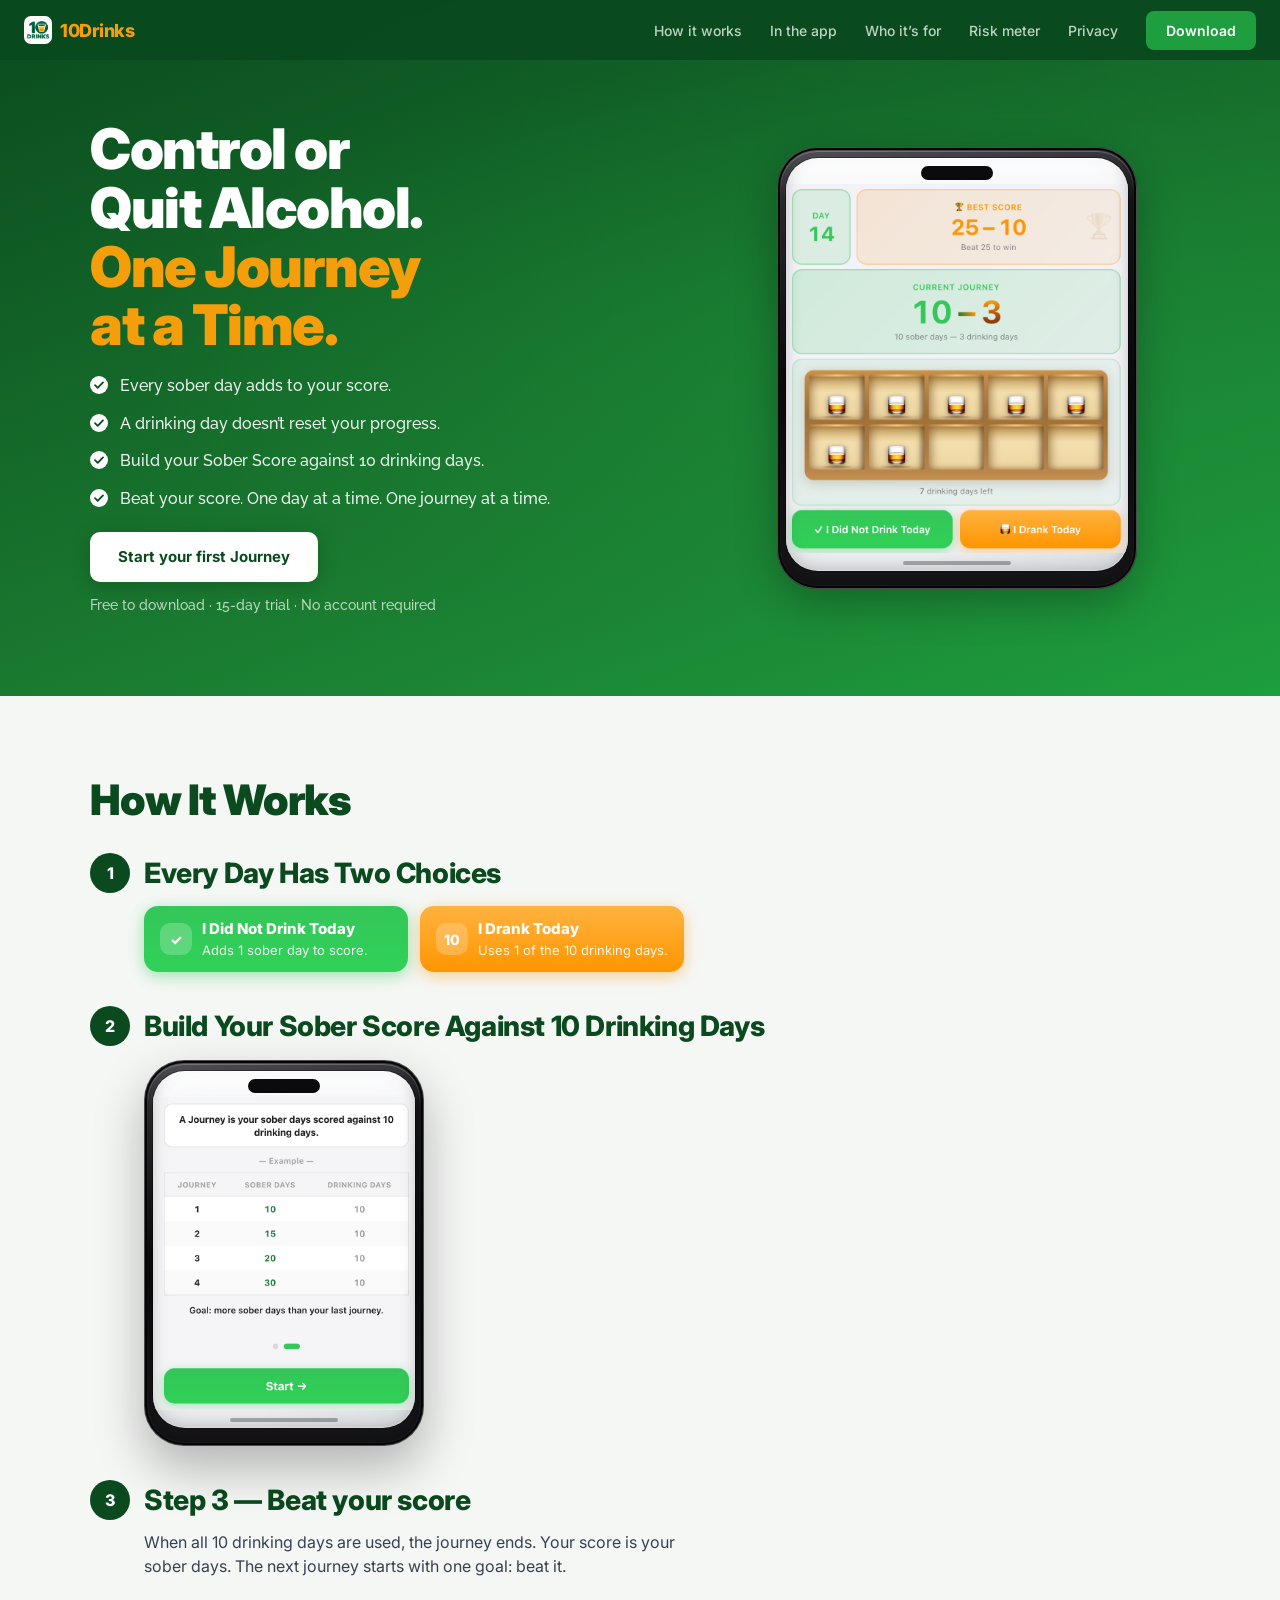
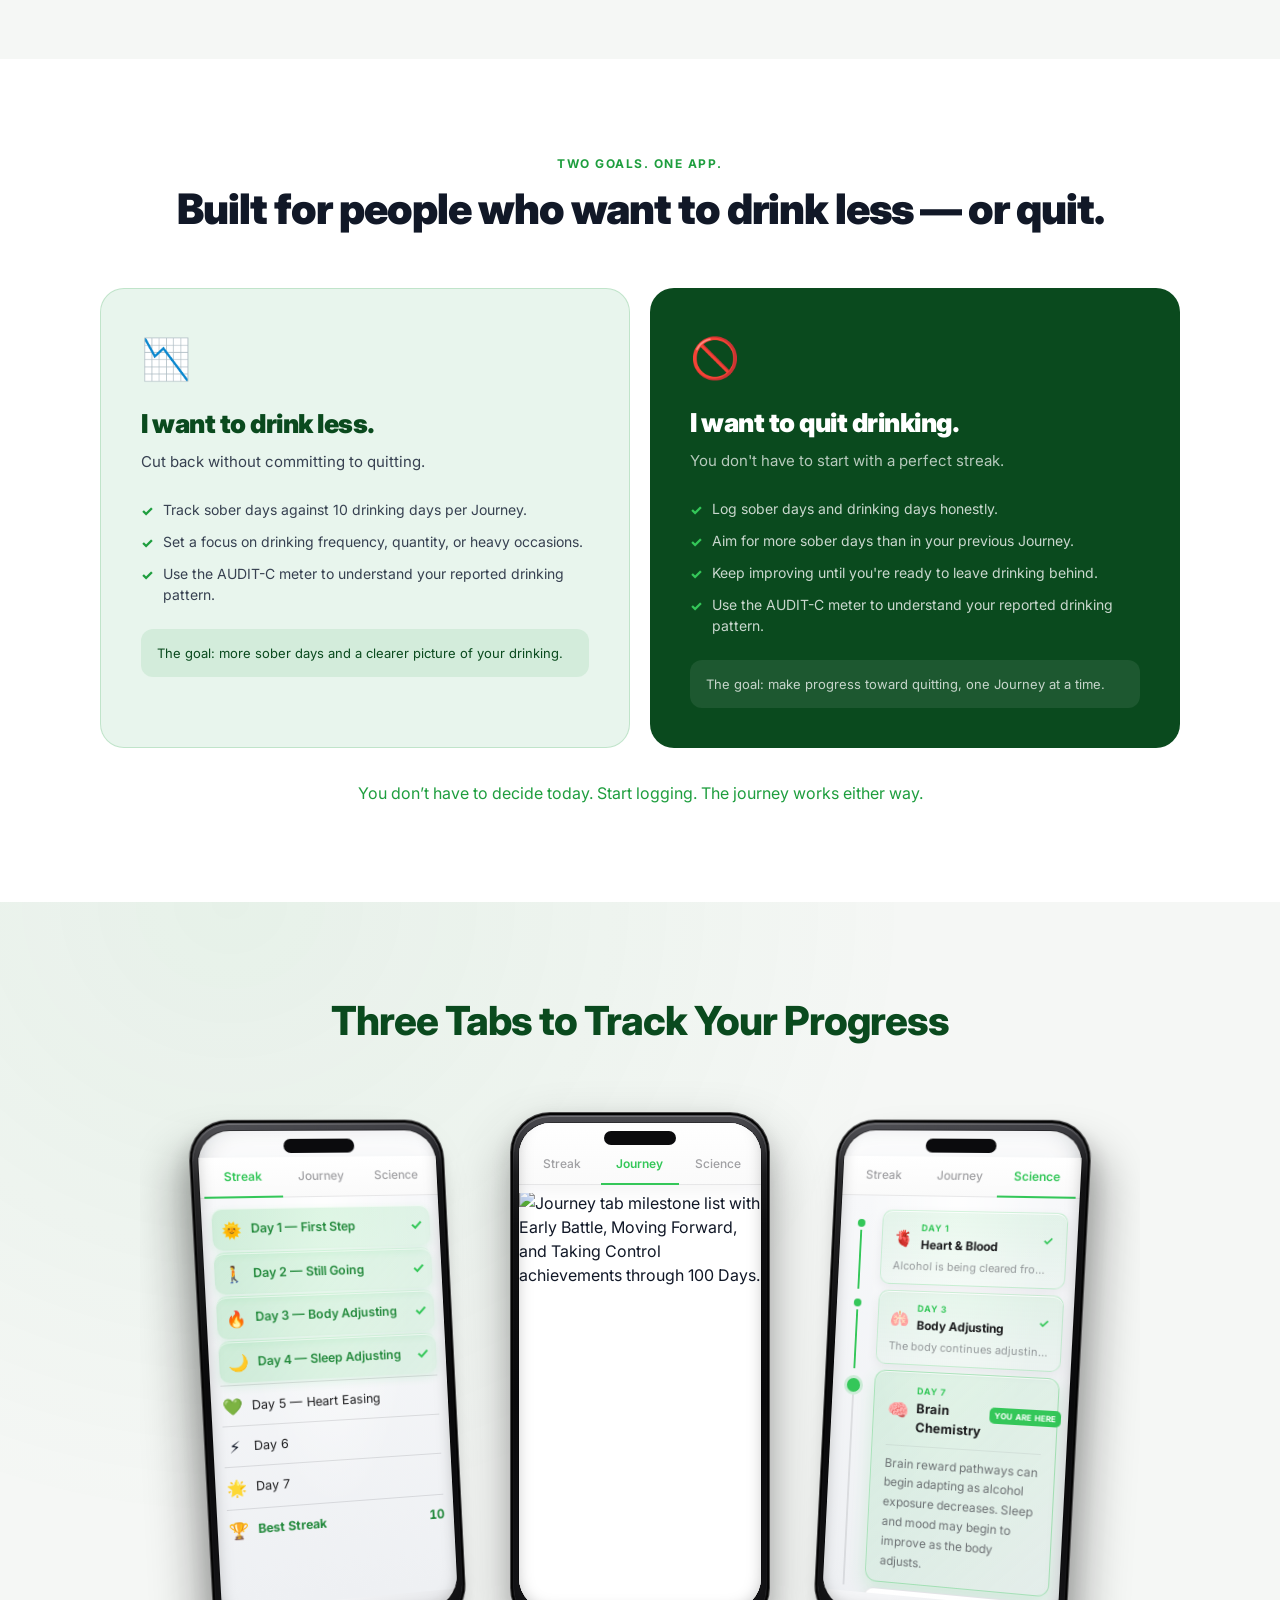
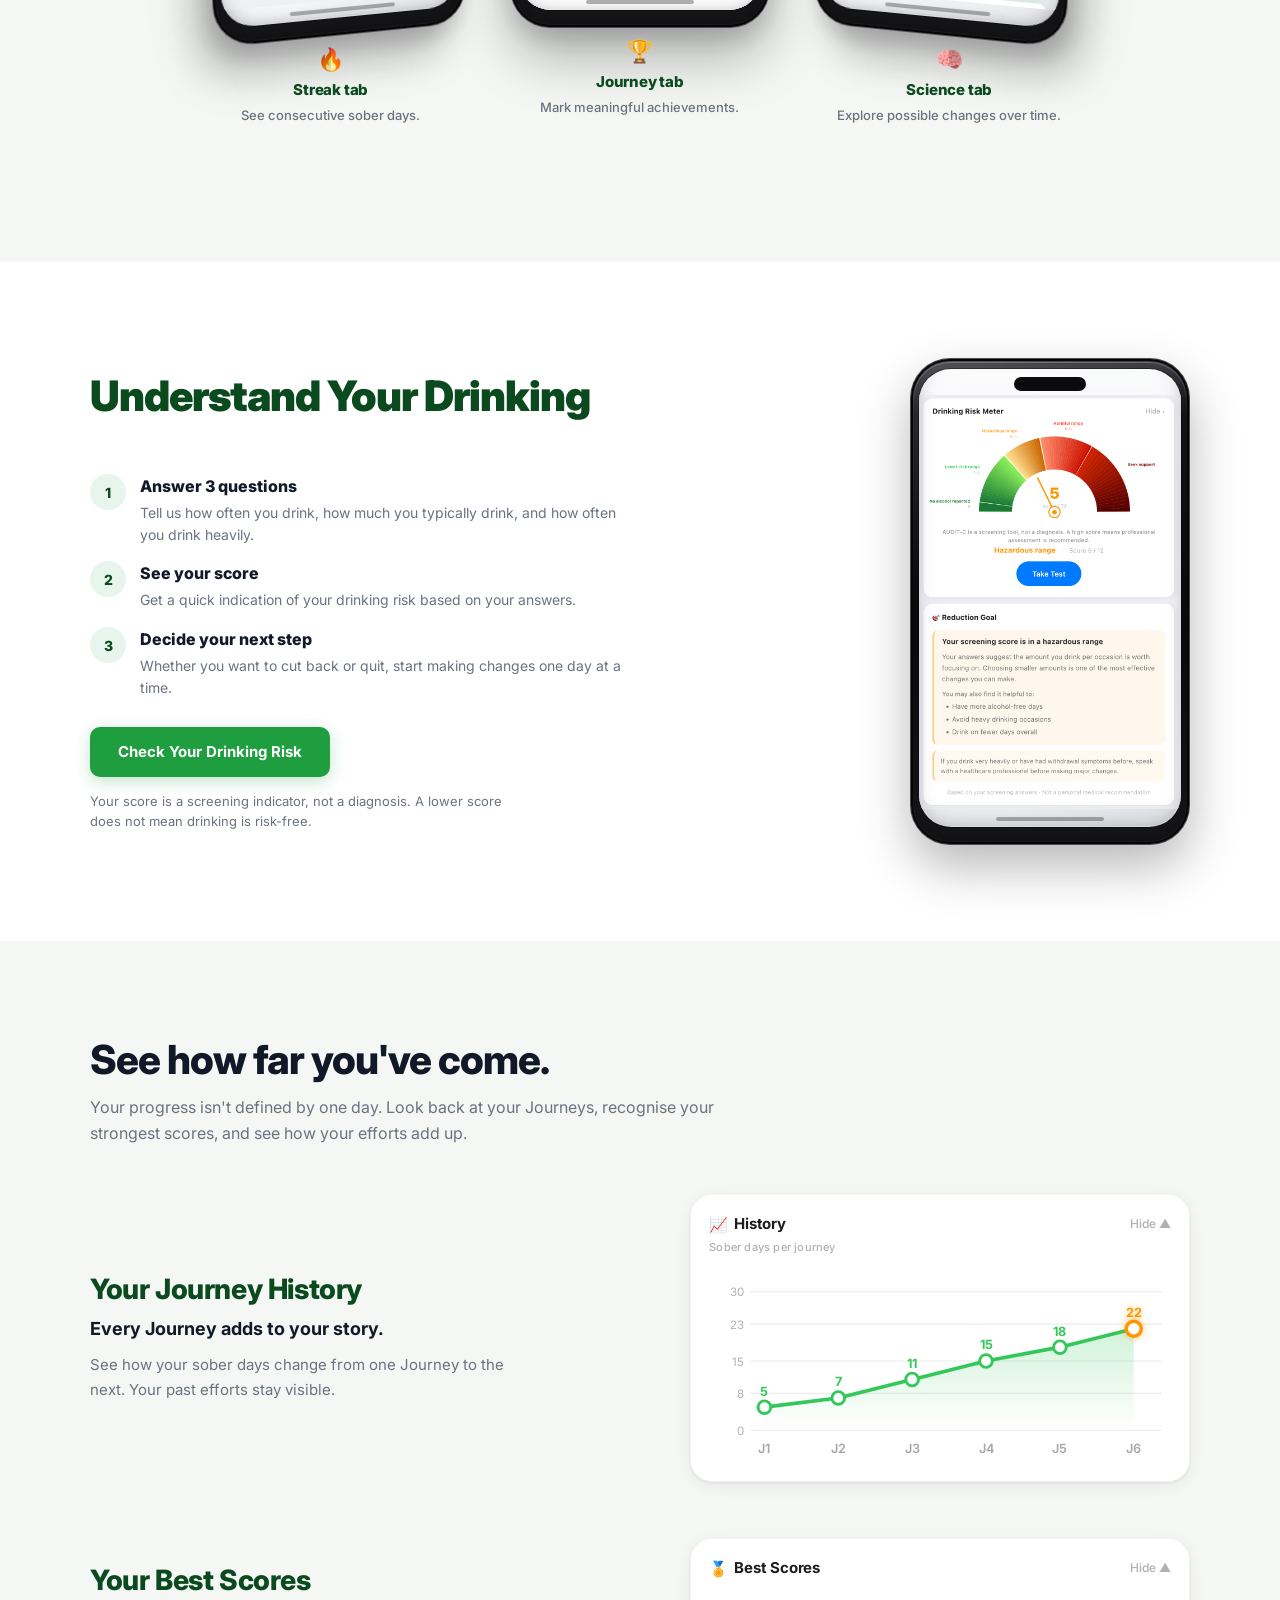
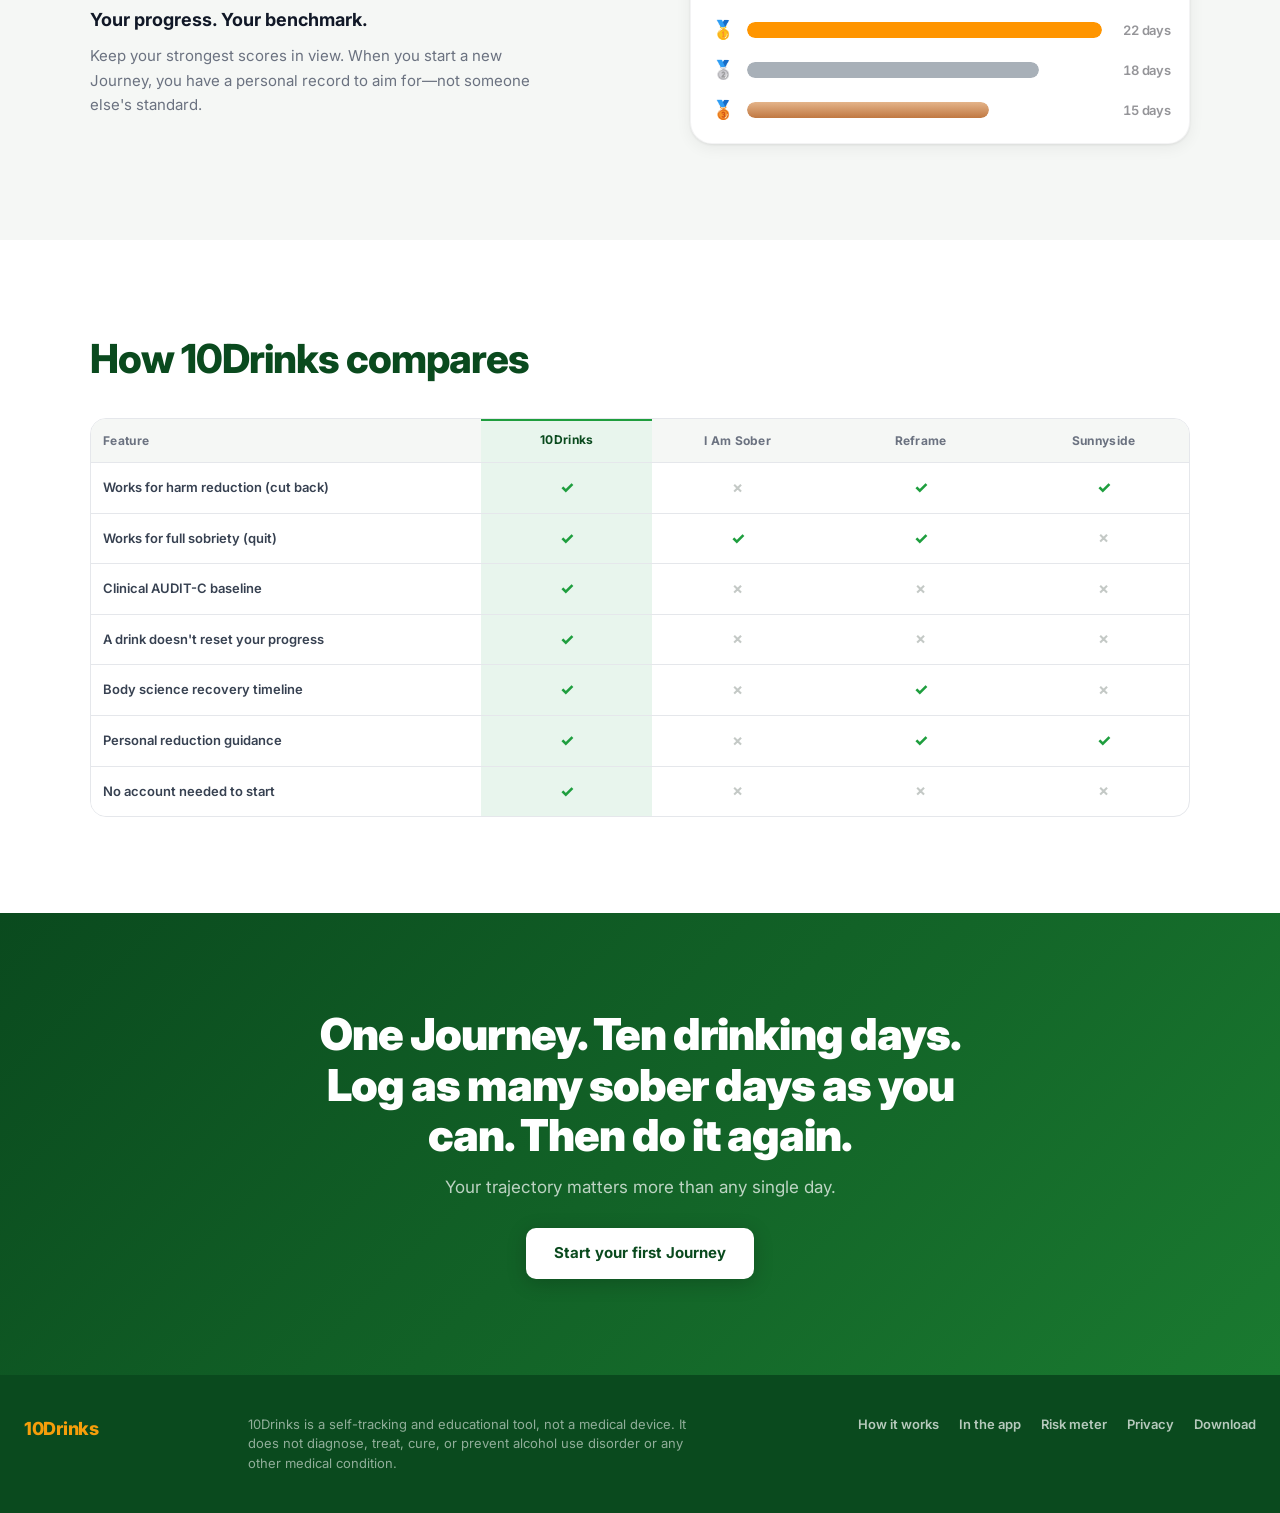
==== commit 597d9415: "polish based on claude" ====
--- a/index.html
+++ b/index.html
@@ -11,7 +11,7 @@
   <link rel="preconnect" href="https://fonts.googleapis.com">
   <link rel="preconnect" href="https://fonts.gstatic.com" crossorigin>
   <link href="https://fonts.googleapis.com/css2?family=Inter:wght@400;500;600;700;800;900&family=Raleway:wght@400;500;600;700;800&display=swap" rel="stylesheet">
-  <link rel="stylesheet" href="style.css?v=logo-10drinks">
+  <link rel="stylesheet" href="style.css?v=s4-journey-notch">
   <script>document.documentElement.classList.add("js");</script>
 </head>
 <body>
@@ -28,7 +28,7 @@
       <a href="#meter">Risk meter</a>
       <a href="privacy.html">Privacy</a>
     </nav>
-    <a class="nav-cta" href="https://fedmudit-max.github.io/alcohol-cursor/">Open the app</a>
+    <a class="nav-cta" href="https://play.google.com/store/apps/details?id=com.tendrinks.app">Download</a>
     <button class="nav-toggle" type="button" aria-expanded="false" aria-controls="site-nav">
       <span class="sr">Menu</span>
       <span class="nav-toggle-bars" aria-hidden="true"></span>
@@ -47,8 +47,9 @@
             <li>Beat your score. One day at a time. One journey at a time.</li>
           </ul>
           <div class="hero-actions">
-            <a class="btn-primary" href="https://fedmudit-max.github.io/alcohol-cursor/">Start your first Journey</a>
+            <a class="btn-primary" href="https://play.google.com/store/apps/details?id=com.tendrinks.app">Start your first Journey</a>
           </div>
+          <p class="hero-pace">Free to download · 15-day trial · No account required</p>
         </div>
         <figure class="hero-phone">
           <div class="progress-device-frame">
@@ -68,14 +69,14 @@
             <div>
               <h3>Every Day Has Two Choices</h3>
               <div class="choice-grid" id="log">
-                <a class="choice choice-sober" href="https://fedmudit-max.github.io/alcohol-cursor/">
+                <a class="choice choice-sober" href="https://play.google.com/store/apps/details?id=com.tendrinks.app">
                   <span class="choice-mark" aria-hidden="true">✓</span>
                   <span>
                     <span class="choice-name">I Did Not Drink Today</span>
                     <span class="choice-detail">Adds 1 sober day to score.</span>
                   </span>
                 </a>
-                <a class="choice choice-drank" href="https://fedmudit-max.github.io/alcohol-cursor/">
+                <a class="choice choice-drank" href="https://play.google.com/store/apps/details?id=com.tendrinks.app">
                   <span class="choice-mark" aria-hidden="true">10</span>
                   <span>
                     <span class="choice-name">I Drank Today</span>
@@ -99,7 +100,8 @@
           </li>
           <li>
             <div>
-              <h3>Every new Journey is a chance to beat your best.</h3>
+              <h3>Step 3 — Beat your score</h3>
+              <p>When all 10 drinking days are used, the journey ends. Your score is your sober days. The next journey starts with one goal: beat it.</p>
             </div>
           </li>
         </ol>
@@ -144,17 +146,16 @@
     <section class="features progress" id="app">
       <div class="features-inner">
         <div class="section-header progress-header">
-          <h2 class="section-title">See your progress, day by day.</h2>
-          <p class="section-sub">Track your streak, celebrate milestones, and explore what may change as you spend more days alcohol-free.</p>
-        </div>
-
-        <div class="progress-phones" role="list" aria-label="Streak, Milestone, and Science in the app">
+          <h2 class="section-title">Three Tabs to Track Your Progress</h2>
+        </div>
+
+        <div class="progress-phones" role="list" aria-label="Streak tab, Journey tab, and Science tab in the app">
           <figure class="progress-device" role="listitem">
             <div class="progress-device-frame">
               <div class="progress-screen">
                 <div class="progress-tabs" aria-hidden="true">
                   <span class="progress-tab is-active">Streak</span>
-                  <span class="progress-tab">Milestone</span>
+                  <span class="progress-tab">Journey</span>
                   <span class="progress-tab">Science</span>
                 </div>
                 <div class="progress-panel">
@@ -202,8 +203,30 @@
             </div>
             <figcaption class="progress-caption">
               <span class="progress-caption-emoji" aria-hidden="true">🔥</span>
-              <strong>Streak</strong>
+              <strong>Streak tab</strong>
               <span class="progress-caption-text">See consecutive sober days.</span>
+            </figcaption>
+          </figure>
+
+          <figure class="progress-device" role="listitem">
+            <div class="progress-device-frame">
+              <div class="progress-screen progress-screen--shot">
+                <div class="progress-tabs" aria-hidden="true">
+                  <span class="progress-tab">Streak</span>
+                  <span class="progress-tab is-active">Journey</span>
+                  <span class="progress-tab">Science</span>
+                </div>
+                <div class="progress-panel progress-panel--shot">
+                  <div class="progress-shot-card">
+                    <img src="assets/section4-journey.png" alt="Journey tab milestone list with Early Battle, Moving Forward, and Taking Control achievements through 100 Days." width="898" height="1104">
+                  </div>
+                </div>
+              </div>
+            </div>
+            <figcaption class="progress-caption">
+              <span class="progress-caption-emoji" aria-hidden="true">🏆</span>
+              <strong>Journey tab</strong>
+              <span class="progress-caption-text">Mark meaningful achievements.</span>
             </figcaption>
           </figure>
 
@@ -212,70 +235,7 @@
               <div class="progress-screen">
                 <div class="progress-tabs" aria-hidden="true">
                   <span class="progress-tab">Streak</span>
-                  <span class="progress-tab is-active">Milestone</span>
-                  <span class="progress-tab">Science</span>
-                </div>
-                <div class="progress-panel">
-                  <div class="mile-stage">
-                    <p class="mile-stage-label is-early">Early Battle</p>
-                    <ul class="mile-list">
-                      <li class="mile-row is-done">
-                        <span class="mile-emoji" aria-hidden="true">⚡</span>
-                        <span class="mile-name">10 Days — First Win</span>
-                        <span class="mile-check" aria-hidden="true">✓</span>
-                      </li>
-                      <li class="mile-row">
-                        <span class="mile-emoji" aria-hidden="true">🌿</span>
-                        <span class="mile-name">15 Days</span>
-                      </li>
-                      <li class="mile-row is-locked">
-                        <span class="mile-lock" aria-hidden="true">🔒</span>
-                        <span class="mile-name">Log 15 sober days to unlock</span>
-                      </li>
-                    </ul>
-                  </div>
-                  <div class="mile-stage">
-                    <p class="mile-stage-label is-forward">Moving Forward</p>
-                    <ul class="mile-list">
-                      <li class="mile-row is-locked">
-                        <span class="mile-lock" aria-hidden="true">🔒</span>
-                        <span class="mile-name">Keep going to unlock</span>
-                      </li>
-                      <li class="mile-row is-locked">
-                        <span class="mile-lock" aria-hidden="true">🔒</span>
-                        <span class="mile-name">Keep going to unlock</span>
-                      </li>
-                    </ul>
-                  </div>
-                  <div class="mile-stage">
-                    <p class="mile-stage-label is-control">Taking Control</p>
-                    <ul class="mile-list">
-                      <li class="mile-row is-locked">
-                        <span class="mile-lock" aria-hidden="true">🔒</span>
-                        <span class="mile-name">Keep going to unlock</span>
-                      </li>
-                      <li class="mile-row is-locked">
-                        <span class="mile-lock" aria-hidden="true">🔒</span>
-                        <span class="mile-name">Keep going to unlock</span>
-                      </li>
-                    </ul>
-                  </div>
-                </div>
-              </div>
-            </div>
-            <figcaption class="progress-caption">
-              <span class="progress-caption-emoji" aria-hidden="true">🏆</span>
-              <strong>Milestones</strong>
-              <span class="progress-caption-text">Mark meaningful achievements.</span>
-            </figcaption>
-          </figure>
-
-          <figure class="progress-device" role="listitem">
-            <div class="progress-device-frame">
-              <div class="progress-screen">
-                <div class="progress-tabs" aria-hidden="true">
-                  <span class="progress-tab">Streak</span>
-                  <span class="progress-tab">Milestone</span>
+                  <span class="progress-tab">Journey</span>
                   <span class="progress-tab is-active">Science</span>
                 </div>
                 <div class="progress-panel">
@@ -370,7 +330,7 @@
             </div>
             <figcaption class="progress-caption">
               <span class="progress-caption-emoji" aria-hidden="true">🧠</span>
-              <strong>Science</strong>
+              <strong>Science tab</strong>
               <span class="progress-caption-text">Explore possible changes over time.</span>
             </figcaption>
           </figure>
@@ -380,10 +340,17 @@
 
     <section class="risk" id="meter">
       <div class="risk-inner">
+        <h2 class="risk-title">Understand Your Drinking</h2>
+
+        <figure class="risk-phone">
+          <div class="progress-device-frame">
+            <div class="progress-screen risk-screen">
+              <img src="assets/section5-risk-meter.png" alt="Drinking Risk Meter showing an AUDIT-C score of 5 in the hazardous range, with a Take Test button and a Reduction Goal card with suggested focus areas." width="770" height="1400">
+            </div>
+          </div>
+        </figure>
+
         <div class="risk-copy">
-          <h2 class="risk-title">Understand Your Drinking</h2>
-
-          <h3 class="risk-steps-title">How it works</h3>
           <ol class="risk-steps">
             <li>
               <span class="risk-step-num" aria-hidden="true">1</span>
@@ -408,17 +375,9 @@
             </li>
           </ol>
 
-          <a class="btn-brand" href="https://fedmudit-max.github.io/alcohol-cursor/">Check Your Drinking Risk</a>
+          <a class="btn-brand" href="https://play.google.com/store/apps/details?id=com.tendrinks.app">Check Your Drinking Risk</a>
           <p class="risk-disclaimer">Your score is a screening indicator, not a diagnosis. A lower score does not mean drinking is risk-free.</p>
         </div>
-
-        <figure class="risk-phone">
-          <div class="progress-device-frame">
-            <div class="progress-screen risk-screen">
-              <img src="assets/section5-risk-meter.png" alt="Drinking Risk Meter showing an AUDIT-C score of 5 in the hazardous range, with a Take Test button and a Reduction Goal card with suggested focus areas." width="770" height="1400">
-            </div>
-          </div>
-        </figure>
       </div>
     </section>
 
@@ -619,7 +578,7 @@
     <section class="cta-section" id="start">
       <h2>One Journey. Ten drinking days. Log as many sober days as you can. Then do it again.</h2>
       <p>Your trajectory matters more than any single day.</p>
-      <a class="btn-primary" href="https://fedmudit-max.github.io/alcohol-cursor/">Start your first Journey</a>
+      <a class="btn-primary" href="https://play.google.com/store/apps/details?id=com.tendrinks.app">Start your first Journey</a>
     </section>
   </main>
 
@@ -631,7 +590,7 @@
       <a href="#app">In the app</a>
       <a href="#meter">Risk meter</a>
       <a href="privacy.html">Privacy</a>
-      <a href="https://fedmudit-max.github.io/alcohol-cursor/">Open the app</a>
+      <a href="https://play.google.com/store/apps/details?id=com.tendrinks.app">Download</a>
     </p>
   </footer>
 
--- a/style.css
+++ b/style.css
@@ -193,20 +193,21 @@
 .hero-phone {
   order: -1;
   position: relative;
-  width: min(74%, 280px);
-  max-width: 100%;
+  width: 100%;
+  max-width: 360px;
   margin: 0 auto;
   padding: 0;
   border: 0;
   background: none;
-  box-shadow: none;
+  box-shadow: 0 14px 40px rgba(0, 0, 0, 0.28);
+  border-radius: 44px;
   box-sizing: border-box;
   overflow: visible;
+  justify-self: center;
 }
 
 .hero-phone .progress-device-frame {
   box-shadow:
-    0 28px 70px rgba(0, 0, 0, 0.45),
     inset 0 0 0 1px rgba(255, 255, 255, 0.28),
     inset 0 0 0 3px #050505;
 }
@@ -261,20 +262,20 @@
   color: #fff;
 }
 
+.hero-actions {
+  display: flex;
+  align-items: center;
+  gap: 16px;
+  flex-wrap: wrap;
+}
+
 .hero-pace {
-  margin: 0 0 28px;
+  margin: 14px 0 0;
   font-family: Raleway, Inter, sans-serif;
   font-size: 14px;
   font-weight: 500;
   line-height: 1.4;
   color: rgba(255, 255, 255, 0.7);
-}
-
-.hero-actions {
-  display: flex;
-  align-items: center;
-  gap: 16px;
-  flex-wrap: wrap;
 }
 
 .btn-primary {
@@ -401,7 +402,17 @@
   color: var(--green-deep);
 }
 
-.works-seq > li:last-child h3 { margin-bottom: 0; }
+.works-seq > li:last-child h3 {
+  margin-bottom: 12px;
+}
+
+.works-seq > li:last-child p {
+  margin: 0;
+  max-width: 36rem;
+  font-size: 16px;
+  line-height: 1.55;
+  color: var(--body);
+}
 
 .works-grid {
   display: grid;
@@ -547,7 +558,7 @@
 }
 
 .progress-header {
-  max-width: 640px;
+  max-width: 800px;
   margin: 0 auto 40px;
   text-align: center;
   padding-inline: 4px;
@@ -561,6 +572,15 @@
 .progress-header .section-sub {
   margin-left: auto;
   margin-right: auto;
+}
+
+.progress-intro {
+  margin: 20px auto 0;
+  max-width: 34em;
+  font-size: 16px;
+  font-weight: 500;
+  line-height: 1.5;
+  color: var(--body);
 }
 
 .progress-phones {
@@ -714,6 +734,107 @@
   border-radius: 0;
 }
 
+/*
+  §4 Journey shot — absolute fill under tabs.
+  Before: inherited .progress-screen padding 26/18 (and mobile 24/16),
+  #f4f5f7 grey bg, flex panel that left gutters. After: padding 0,
+  white/transparent stack, panel+img absolute inset under tabs.
+*/
+.progress-device .progress-screen--shot {
+  position: relative;
+  height: 487px;
+  min-height: 487px;
+  max-height: 487px;
+  padding: 0 !important;
+  margin: 0;
+  display: block;
+  overflow: hidden;
+  background: #fff !important;
+  background-image: none !important;
+}
+
+/* Match Streak/Science: full-width hairline + green active underline */
+.progress-screen--shot .progress-tabs {
+  position: absolute;
+  top: 0;
+  left: 0;
+  right: 0;
+  z-index: 5;
+  flex: none;
+  width: 100%;
+  box-sizing: border-box;
+  padding: 22px 4px 0; /* notch + same side inset as .progress-tabs */
+  margin: 0;
+  background:
+    linear-gradient(180deg, #fff 0%, #fafafa 100%);
+  box-shadow: 0 8px 16px rgba(15, 23, 42, 0.04);
+  border: 0;
+  border-bottom: 1px solid rgba(60, 60, 67, 0.12);
+}
+
+.progress-screen--shot .progress-tab {
+  margin-bottom: -1px;
+  border-bottom: 2.5px solid transparent;
+}
+
+.progress-screen--shot .progress-tab.is-active {
+  border-bottom-color: #34c759;
+}
+
+.progress-panel--shot {
+  position: absolute;
+  left: 0;
+  right: 0;
+  bottom: 0;
+  top: 58px; /* under HTML tab row */
+  display: block;
+  padding: 0 !important;
+  margin: 0;
+  border: 0;
+  background: #fff !important;
+  background-image: none !important;
+  overflow: hidden;
+  box-shadow: none;
+}
+
+.progress-shot-card {
+  position: absolute;
+  inset: 0;
+  width: auto;
+  height: auto;
+  margin: 0;
+  padding: 0;
+  border: 0;
+  border-radius: 0;
+  overflow: hidden;
+  isolation: isolate;
+  transform: none;
+  clip-path: none;
+  background: #fff;
+  box-shadow: none;
+}
+
+.progress-shot-card img {
+  position: absolute;
+  inset: 0;
+  display: block;
+  width: 100%;
+  height: 100%;
+  max-width: none;
+  min-width: 0;
+  min-height: 0;
+  margin: 0;
+  padding: 0;
+  border: 0;
+  object-fit: cover;
+  object-position: left top;
+  border-radius: 0;
+  /* clip PNG row-0 grey/green hairline; translateY keeps gap above EARLY BATTLE */
+  clip-path: inset(2px 0 0 0);
+  transform: translateY(10px);
+  box-shadow: none;
+}
+
 .progress-device:nth-child(1) .progress-screen,
 .progress-device:nth-child(3) .progress-screen {
   transform: translateZ(12px);
@@ -737,6 +858,11 @@
   background: #0b0b0d;
   border-radius: 12px;
   box-shadow: 0 1px 0 rgba(255, 255, 255, 0.12);
+}
+
+/* Journey: tabs are z-index 5 — keep notch above them like Streak/Science */
+.progress-screen--shot::before {
+  z-index: 6;
 }
 
 /* home indicator — sits in bottom screen padding, above chassis bezel */
@@ -835,6 +961,25 @@
   overflow: hidden;
 }
 
+/* Must follow .progress-panel — kills #f7f8fa/#eef0f3 gutters on Journey */
+.progress-screen--shot .progress-panel.progress-panel--shot {
+  position: absolute;
+  left: 0;
+  right: 0;
+  bottom: 0;
+  top: 58px;
+  z-index: 1;
+  flex: none;
+  min-height: 0;
+  padding: 0;
+  margin: 0;
+  border: 0;
+  background: #fff;
+  background-image: none;
+  overflow: hidden;
+  box-shadow: none;
+}
+
 .progress-panel .streak-list,
 .progress-panel .mile-stage,
 .progress-panel .sci-timeline {
@@ -1715,7 +1860,7 @@
   justify-content: flex-start;
 }
 
-/* —— Section 5: drinking risk (copy + phone) —— */
+/* —— Section 5: drinking risk (mobile: phone above steps; desktop: side-by-side) —— */
 .risk {
   background: #fff;
   padding: 96px 24px;
@@ -1726,12 +1871,23 @@
   max-width: var(--max);
   margin: 0 auto;
   display: grid;
-  gap: 48px;
-  align-items: center;
-}
+  gap: 36px;
+  justify-items: center;
+  text-align: center;
+  grid-template-areas:
+    "title"
+    "phone"
+    "copy";
+}
+
+.risk-title { grid-area: title; }
+.risk-phone { grid-area: phone; }
+.risk-copy { grid-area: copy; }
 
 .risk-copy {
   max-width: 36rem;
+  width: 100%;
+  text-align: left;
 }
 
 .risk-title {
@@ -1740,7 +1896,9 @@
   letter-spacing: -1px;
   line-height: 1.12;
   color: var(--green-deep);
-  margin: 0 0 14px;
+  margin: 0;
+  max-width: 20em;
+  text-align: center;
 }
 
 .risk-lead {
@@ -1823,9 +1981,10 @@
 }
 
 .risk-phone {
-  margin: 0 auto;
-  width: min(100%, 280px);
+  margin: 0;
+  width: min(100%, 300px);
   max-width: 100%;
+  justify-self: center;
   padding: 0;
   border: 0;
   background: none;
@@ -2067,7 +2226,12 @@
     grid-template-columns: 1.1fr 0.9fr;
     gap: 64px;
   }
-  .hero-phone { order: 0; width: min(100%, 280px); }
+  .hero-phone {
+    order: 0;
+    width: 100%;
+    max-width: 360px;
+    margin-inline: auto;
+  }
   .works-grid { grid-template-columns: 300px 1fr; gap: 48px; }
   .paths-grid { grid-template-columns: 1fr 1fr; }
   .feature-grid,
@@ -2097,13 +2261,27 @@
   .shot-row { grid-template-columns: repeat(3, 1fr); }
   .risk-inner {
     grid-template-columns: 1.05fr 0.95fr;
-    gap: 56px;
+    grid-template-areas:
+      "title phone"
+      "copy phone";
+    gap: 28px 56px;
     align-items: center;
+    justify-items: stretch;
+    text-align: left;
+  }
+  .risk-title {
+    text-align: left;
+    margin: 0;
+    justify-self: start;
+  }
+  .risk-copy {
+    max-width: none;
+    justify-self: stretch;
   }
   .risk-phone {
-    margin-left: auto;
-    margin-right: 0;
     width: min(100%, 280px);
+    justify-self: end;
+    align-self: center;
   }
   .progress-phones {
     grid-template-columns: repeat(3, minmax(0, 1fr));
@@ -2225,7 +2403,8 @@
   }
 
   .hero-phone {
-    width: min(78%, 260px);
+    width: 100%;
+    max-width: 360px;
   }
 
   .works {
@@ -2352,12 +2531,11 @@
   }
 
   .risk-inner {
-    gap: 36px;
+    gap: 28px;
   }
 
   .risk-phone {
     width: min(100%, 260px);
-    margin-inline: auto;
   }
 
   .progress {
@@ -2429,6 +2607,23 @@
     padding: 24px 0 16px;
   }
 
+  /* Journey: keep absolute flush — do not inherit mobile screen padding/grey */
+  .progress-device .progress-screen--shot {
+    height: min(433px, 65vh);
+    min-height: 0;
+    max-height: none;
+    padding: 0 !important;
+    background: #fff !important;
+    background-image: none !important;
+  }
+
+  .progress-screen--shot .progress-panel.progress-panel--shot {
+    top: 54px;
+    padding: 0;
+    background: transparent;
+    background-image: none;
+  }
+
   .progress-screen::after {
     bottom: 5px;
     width: 96px;
@@ -2490,7 +2685,8 @@
   }
 
   .hero-phone {
-    width: min(86%, 240px);
+    width: 100%;
+    max-width: 360px;
   }
 
   .path-card {
@@ -2504,6 +2700,17 @@
 
   .progress-screen {
     height: min(397px, 62vh);
+  }
+
+  .progress-device .progress-screen--shot {
+    height: min(397px, 62vh);
+    min-height: 0;
+    max-height: none;
+    padding: 0 !important;
+  }
+
+  .progress-screen--shot .progress-panel.progress-panel--shot {
+    top: 50px;
   }
 
   .progress-tab {
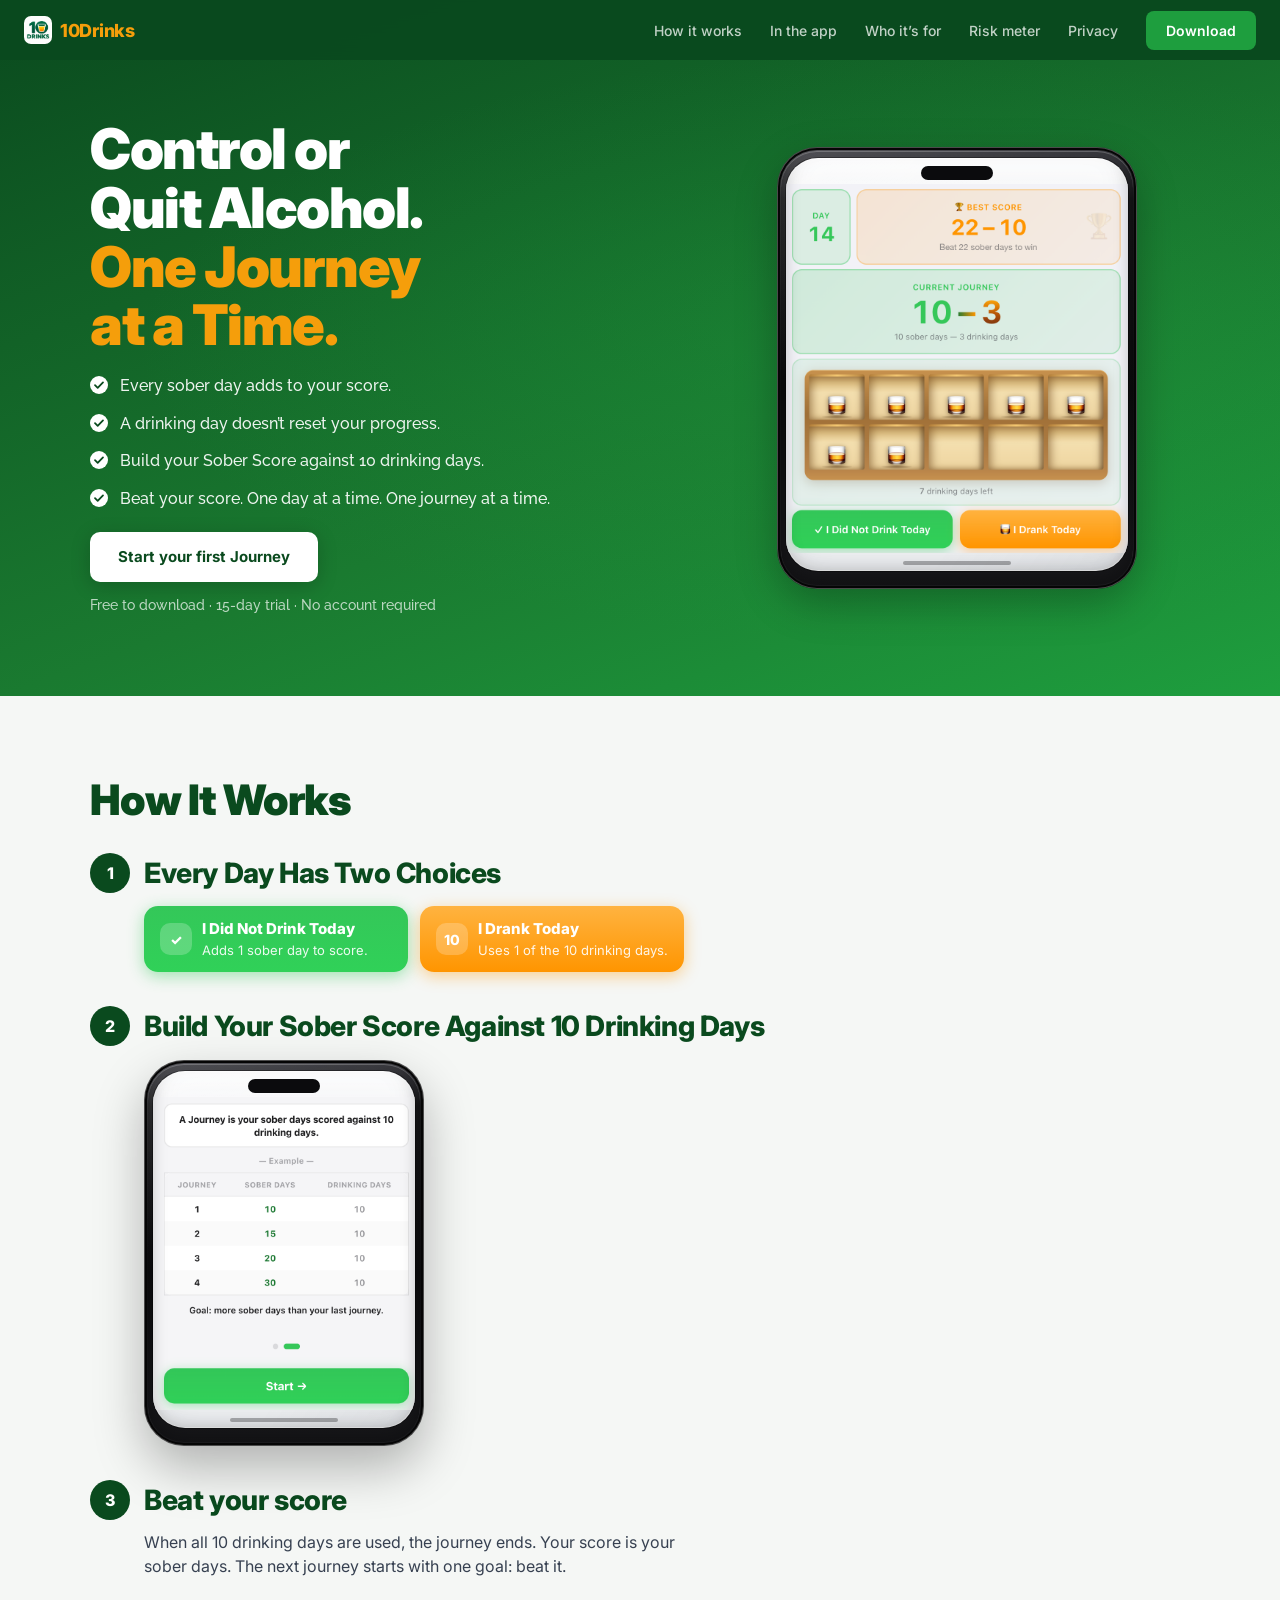
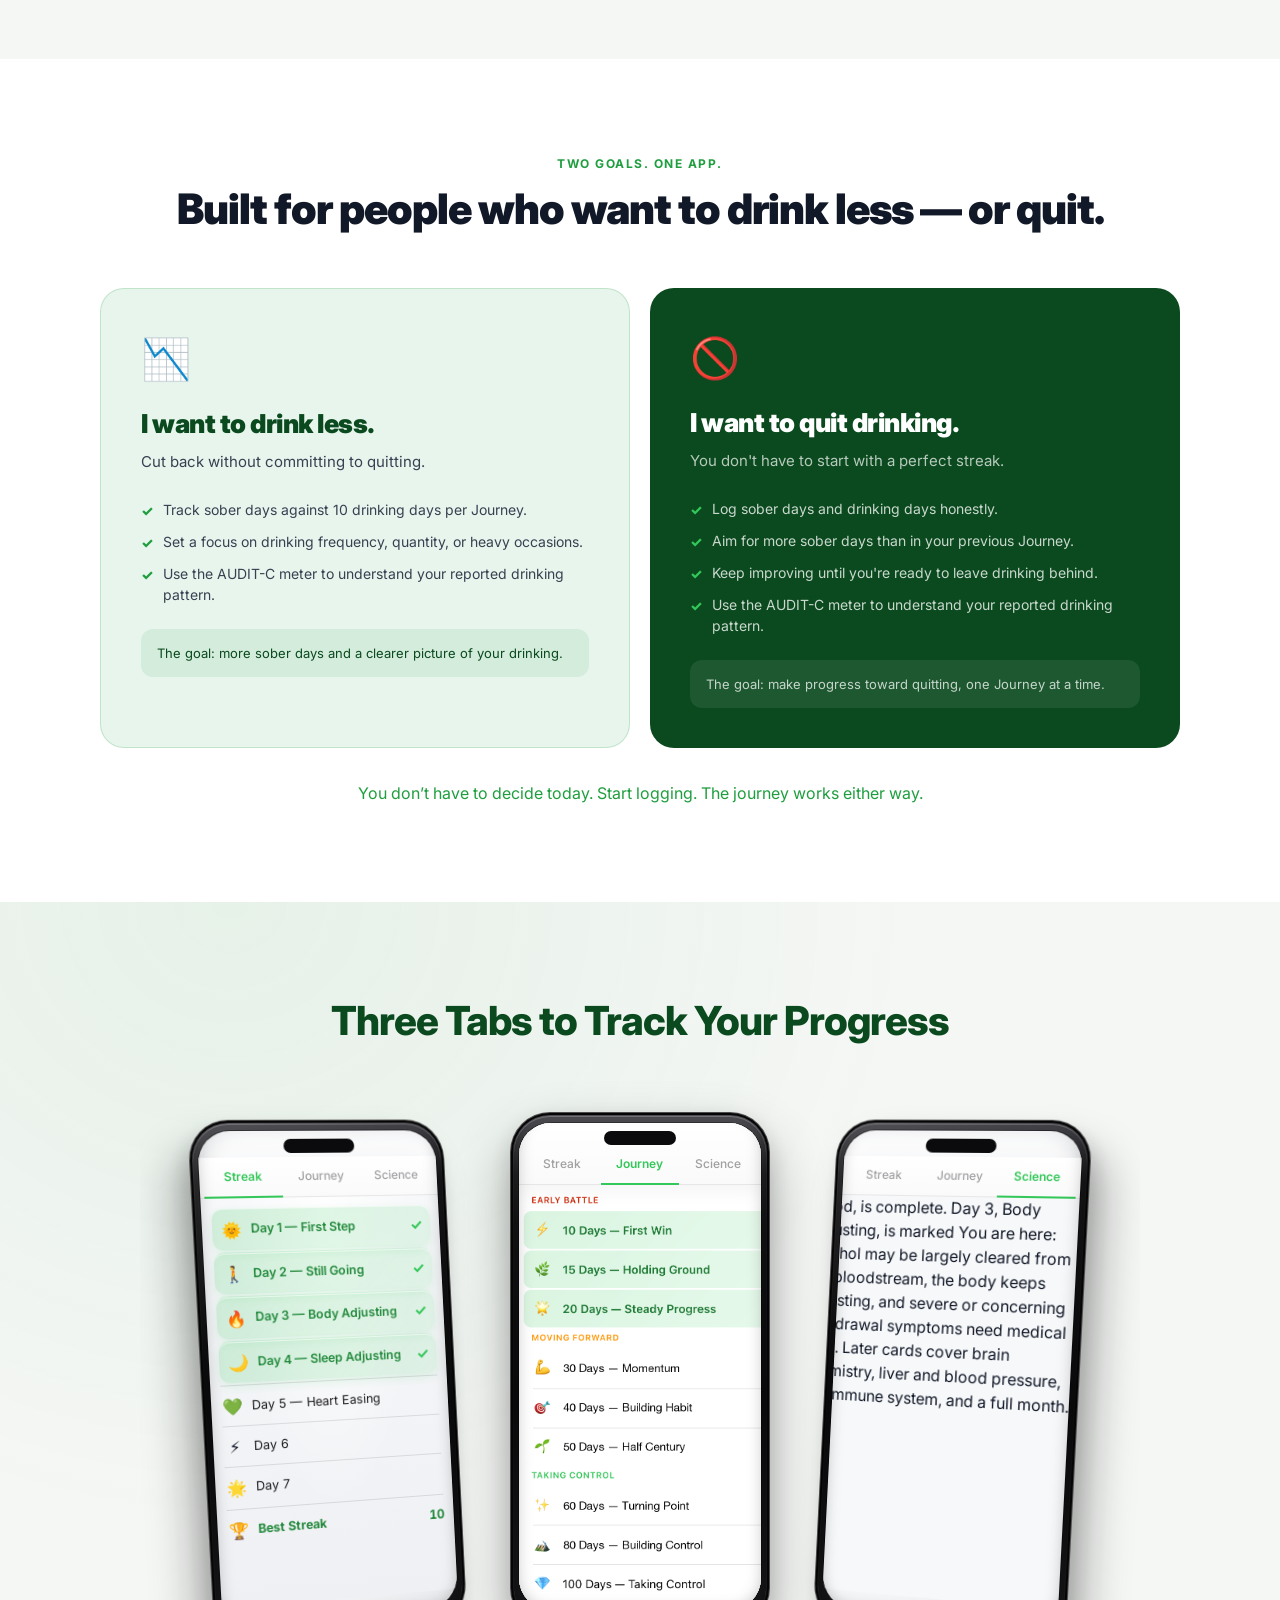
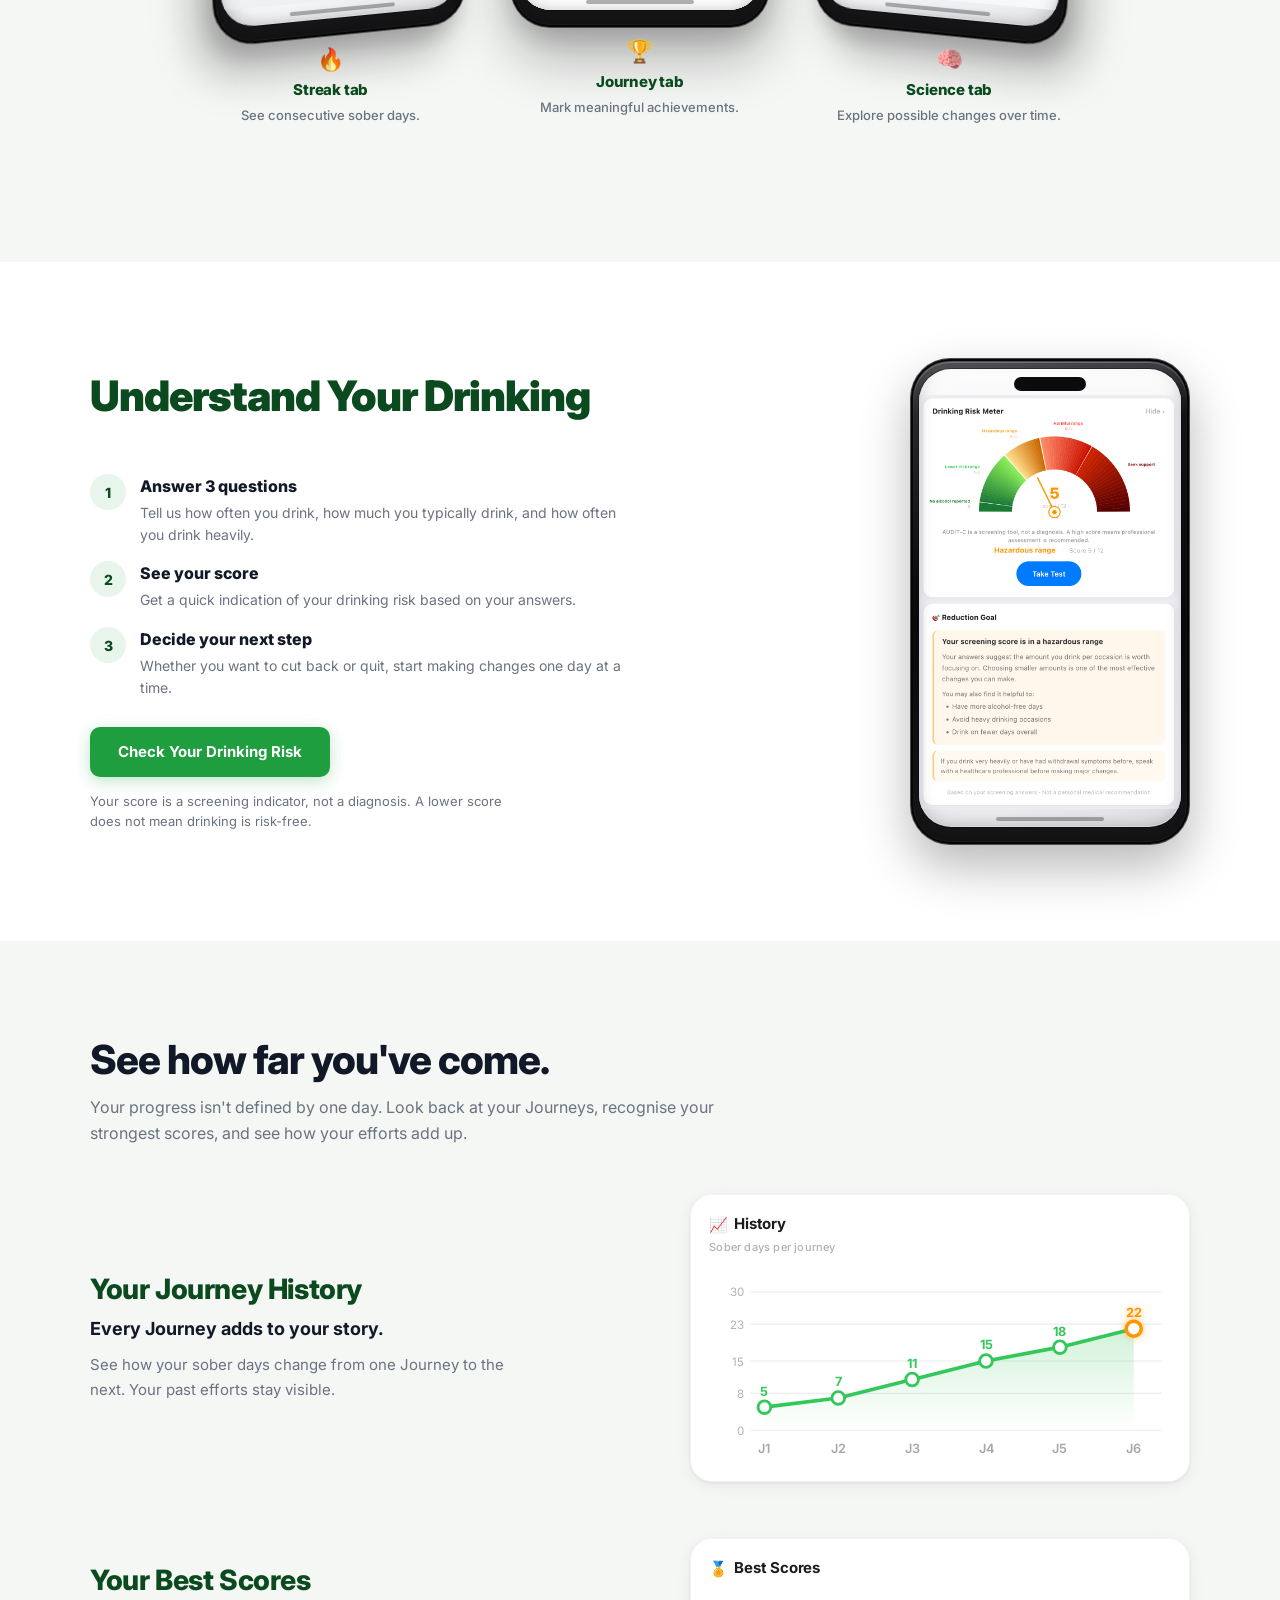
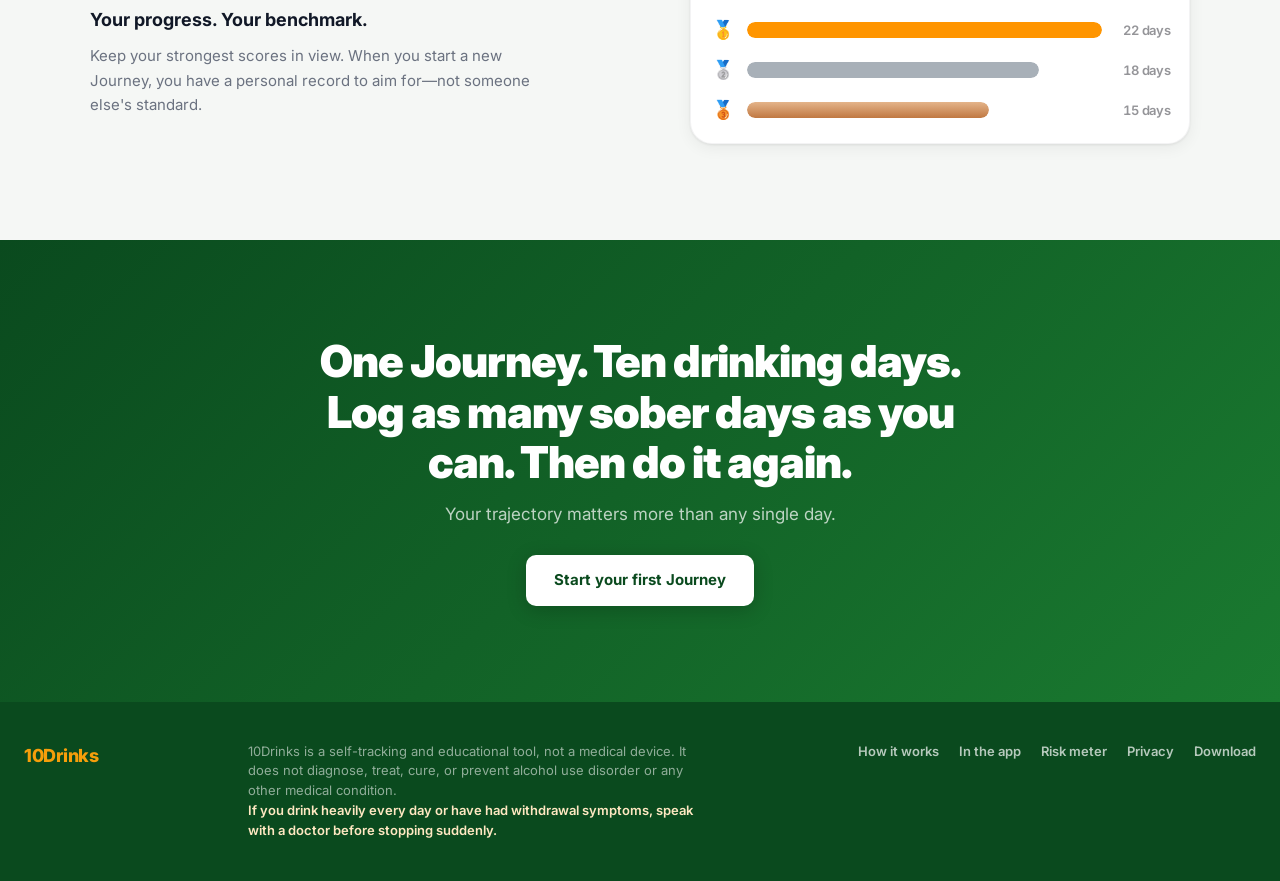
==== commit bbedcd02: "further polish" ====
--- a/index.html
+++ b/index.html
@@ -11,7 +11,7 @@
   <link rel="preconnect" href="https://fonts.googleapis.com">
   <link rel="preconnect" href="https://fonts.gstatic.com" crossorigin>
   <link href="https://fonts.googleapis.com/css2?family=Inter:wght@400;500;600;700;800;900&family=Raleway:wght@400;500;600;700;800&display=swap" rel="stylesheet">
-  <link rel="stylesheet" href="style.css?v=s4-journey-notch">
+  <link rel="stylesheet" href="style.css?v=s12-no-compare">
   <script>document.documentElement.classList.add("js");</script>
 </head>
 <body>
@@ -54,7 +54,7 @@
         <figure class="hero-phone">
           <div class="progress-device-frame">
             <div class="progress-screen hero-screen">
-              <img src="assets/app-dashboard.png" alt="The 10Drinks dashboard. Day 14. Best Score 25–10, beat 25 to win. Current Journey 10–3: 10 sober days and 3 drinking days. A tray of ten glasses with 7 drinking days left. Buttons for I Did Not Drink Today and I Drank Today.">
+              <img src="assets/app-dashboard.png?v=beat22days" alt="The 10Drinks dashboard. Day 14. Best Score 22–10, beat 22 sober days to win. Current Journey 10–3: 10 sober days and 3 drinking days. A tray of ten glasses with 7 drinking days left. Buttons for I Did Not Drink Today and I Drank Today.">
             </div>
           </div>
         </figure>
@@ -100,7 +100,7 @@
           </li>
           <li>
             <div>
-              <h3>Step 3 — Beat your score</h3>
+              <h3>Beat your score</h3>
               <p>When all 10 drinking days are used, the journey ends. Your score is your sober days. The next journey starts with one goal: beat it.</p>
             </div>
           </li>
@@ -218,7 +218,7 @@
                 </div>
                 <div class="progress-panel progress-panel--shot">
                   <div class="progress-shot-card">
-                    <img src="assets/section4-journey.png" alt="Journey tab milestone list with Early Battle, Moving Forward, and Taking Control achievements through 100 Days." width="898" height="1104">
+                    <img src="assets/section4-journey.png?v=separators2" alt="Journey tab milestone list with Early Battle, Moving Forward, and Taking Control achievements through 100 Days." width="898" height="1104">
                   </div>
                 </div>
               </div>
@@ -238,93 +238,8 @@
                   <span class="progress-tab">Journey</span>
                   <span class="progress-tab is-active">Science</span>
                 </div>
-                <div class="progress-panel">
-                  <ol class="sci-timeline">
-                    <li class="sci-item is-done">
-                      <span class="sci-rail" aria-hidden="true"><i class="sci-dot"></i><i class="sci-line"></i></span>
-                      <div class="sci-card">
-                        <div class="sci-card-top">
-                          <span class="sci-emoji" aria-hidden="true">🫀</span>
-                          <div>
-                            <p class="sci-day">Day 1</p>
-                            <strong class="sci-title">Heart &amp; Blood</strong>
-                          </div>
-                          <span class="sci-status" aria-hidden="true">✓</span>
-                        </div>
-                        <p class="sci-preview">Alcohol is being cleared from the body; heart rate and blood pressure may begin moving toward usual levels…</p>
-                      </div>
-                    </li>
-                    <li class="sci-item is-done">
-                      <span class="sci-rail" aria-hidden="true"><i class="sci-dot"></i><i class="sci-line"></i></span>
-                      <div class="sci-card">
-                        <div class="sci-card-top">
-                          <span class="sci-emoji" aria-hidden="true">🫁</span>
-                          <div>
-                            <p class="sci-day">Day 3</p>
-                            <strong class="sci-title">Body Adjusting</strong>
-                          </div>
-                          <span class="sci-status" aria-hidden="true">✓</span>
-                        </div>
-                        <p class="sci-preview">The body continues adjusting as alcohol exposure decreases…</p>
-                      </div>
-                    </li>
-                    <li class="sci-item is-here">
-                      <span class="sci-rail" aria-hidden="true"><i class="sci-dot"></i><i class="sci-line"></i></span>
-                      <div class="sci-card">
-                        <div class="sci-card-top">
-                          <span class="sci-emoji" aria-hidden="true">🧠</span>
-                          <div>
-                            <p class="sci-day">Day 7</p>
-                            <strong class="sci-title">Brain Chemistry</strong>
-                          </div>
-                          <em class="sci-here-tag">You are here</em>
-                        </div>
-                        <p class="sci-body">Brain reward pathways can begin adapting as alcohol exposure decreases. Sleep and mood may begin to improve as the body adjusts.</p>
-                      </div>
-                    </li>
-                    <li class="sci-item">
-                      <span class="sci-rail" aria-hidden="true"><i class="sci-dot"></i><i class="sci-line"></i></span>
-                      <div class="sci-card">
-                        <div class="sci-card-top">
-                          <span class="sci-emoji" aria-hidden="true">🌿</span>
-                          <div>
-                            <p class="sci-day">Day 14</p>
-                            <strong class="sci-title">Liver &amp; Blood Pressure</strong>
-                          </div>
-                          <span class="sci-chev" aria-hidden="true">›</span>
-                        </div>
-                        <p class="sci-preview">Changes in the gut microbiome may begin as alcohol exposure decreases…</p>
-                      </div>
-                    </li>
-                    <li class="sci-item">
-                      <span class="sci-rail" aria-hidden="true"><i class="sci-dot"></i><i class="sci-line"></i></span>
-                      <div class="sci-card">
-                        <div class="sci-card-top">
-                          <span class="sci-emoji" aria-hidden="true">🛡️</span>
-                          <div>
-                            <p class="sci-day">Day 21</p>
-                            <strong class="sci-title">Immune System</strong>
-                          </div>
-                          <span class="sci-chev" aria-hidden="true">›</span>
-                        </div>
-                        <p class="sci-preview">Immune function may begin to improve as alcohol exposure decreases…</p>
-                      </div>
-                    </li>
-                    <li class="sci-item">
-                      <span class="sci-rail" aria-hidden="true"><i class="sci-dot"></i></span>
-                      <div class="sci-card">
-                        <div class="sci-card-top">
-                          <span class="sci-emoji" aria-hidden="true">💎</span>
-                          <div>
-                            <p class="sci-day">Day 28</p>
-                            <strong class="sci-title">Full Month</strong>
-                          </div>
-                          <span class="sci-chev" aria-hidden="true">›</span>
-                        </div>
-                        <p class="sci-preview">Some people notice improvements in sleep, mood, energy, or overall wellbeing…</p>
-                      </div>
-                    </li>
-                  </ol>
+                <div class="progress-panel progress-panel--science">
+                  <img class="science-shot" src="assets/science-tab.png" alt="Science timeline. Day 1, Heart and Blood, is complete. Day 3, Body Adjusting, is marked You are here: alcohol may be largely cleared from the bloodstream, the body keeps adjusting, and severe or concerning withdrawal symptoms need medical help. Later cards cover brain chemistry, liver and blood pressure, the immune system, and a full month.">
                 </div>
               </div>
             </div>
@@ -400,7 +315,6 @@
                 <p class="app-panel-title"><span class="app-panel-emoji" aria-hidden="true">📈</span> History</p>
                 <p class="app-panel-sub">Sober days per journey</p>
               </div>
-              <span class="app-panel-toggle" aria-hidden="true">Hide ▲</span>
             </header>
             <div class="history-chart" role="img" aria-label="Sober days per journey: Journey 1 has 5, Journey 2 has 7, Journey 3 has 11, Journey 4 has 15, Journey 5 has 18, Journey 6 has 22.">
               <svg class="history-chart-svg" viewBox="0 0 400 168" xmlns="http://www.w3.org/2000/svg" aria-hidden="true">
@@ -479,7 +393,6 @@
               <div class="app-panel-titles">
                 <p class="app-panel-title"><span class="app-panel-emoji" aria-hidden="true">🏅</span> Best Scores</p>
               </div>
-              <span class="app-panel-toggle" aria-hidden="true">Hide ▲</span>
             </header>
             <ul class="best-scores-list" role="list">
               <li class="best-scores-row best-scores-row--1">
@@ -503,78 +416,6 @@
       </div>
     </section>
 
-    <section class="compare" id="compare">
-      <div class="compare-inner">
-        <div class="section-header compare-header">
-          <h2 class="section-title">How 10Drinks compares</h2>
-        </div>
-        <div class="compare-scroll" tabindex="0" role="region" aria-label="Feature comparison table">
-          <table class="compare-table">
-            <thead>
-              <tr>
-                <th scope="col">Feature</th>
-                <th scope="col" class="compare-product" aria-label="10Drinks">10<wbr>Drinks</th>
-                <th scope="col" class="compare-competitor" aria-label="I Am Sober">I Am <span class="compare-br"></span>Sober</th>
-                <th scope="col">Reframe</th>
-                <th scope="col" class="compare-competitor" aria-label="Sunnyside">Sunny<span class="compare-br"></span>side</th>
-              </tr>
-            </thead>
-            <tbody>
-              <tr>
-                <th scope="row">Works for harm reduction (cut back)</th>
-                <td class="compare-product"><span class="compare-yes" aria-label="Yes">✓</span></td>
-                <td><span class="compare-no" aria-label="No">✗</span></td>
-                <td><span class="compare-yes" aria-label="Yes">✓</span></td>
-                <td><span class="compare-yes" aria-label="Yes">✓</span></td>
-              </tr>
-              <tr>
-                <th scope="row">Works for full sobriety (quit)</th>
-                <td class="compare-product"><span class="compare-yes" aria-label="Yes">✓</span></td>
-                <td><span class="compare-yes" aria-label="Yes">✓</span></td>
-                <td><span class="compare-yes" aria-label="Yes">✓</span></td>
-                <td><span class="compare-no" aria-label="No">✗</span></td>
-              </tr>
-              <tr>
-                <th scope="row">Clinical AUDIT-C baseline</th>
-                <td class="compare-product"><span class="compare-yes" aria-label="Yes">✓</span></td>
-                <td><span class="compare-no" aria-label="No">✗</span></td>
-                <td><span class="compare-no" aria-label="No">✗</span></td>
-                <td><span class="compare-no" aria-label="No">✗</span></td>
-              </tr>
-              <tr>
-                <th scope="row">A drink doesn't reset your progress</th>
-                <td class="compare-product"><span class="compare-yes" aria-label="Yes">✓</span></td>
-                <td><span class="compare-no" aria-label="No">✗</span></td>
-                <td><span class="compare-no" aria-label="No">✗</span></td>
-                <td><span class="compare-no" aria-label="No">✗</span></td>
-              </tr>
-              <tr>
-                <th scope="row">Body science recovery timeline</th>
-                <td class="compare-product"><span class="compare-yes" aria-label="Yes">✓</span></td>
-                <td><span class="compare-no" aria-label="No">✗</span></td>
-                <td><span class="compare-yes" aria-label="Yes">✓</span></td>
-                <td><span class="compare-no" aria-label="No">✗</span></td>
-              </tr>
-              <tr>
-                <th scope="row">Personal reduction guidance</th>
-                <td class="compare-product"><span class="compare-yes" aria-label="Yes">✓</span></td>
-                <td><span class="compare-no" aria-label="No">✗</span></td>
-                <td><span class="compare-yes" aria-label="Yes">✓</span></td>
-                <td><span class="compare-yes" aria-label="Yes">✓</span></td>
-              </tr>
-              <tr>
-                <th scope="row">No account needed to start</th>
-                <td class="compare-product"><span class="compare-yes" aria-label="Yes">✓</span></td>
-                <td><span class="compare-no" aria-label="No">✗</span></td>
-                <td><span class="compare-no" aria-label="No">✗</span></td>
-                <td><span class="compare-no" aria-label="No">✗</span></td>
-              </tr>
-            </tbody>
-          </table>
-        </div>
-      </div>
-    </section>
-
     <section class="cta-section" id="start">
       <h2>One Journey. Ten drinking days. Log as many sober days as you can. Then do it again.</h2>
       <p>Your trajectory matters more than any single day.</p>
@@ -584,7 +425,10 @@
 
   <footer class="site-footer">
     <p class="logo"><span class="logo-word">10<span>Drinks</span></span></p>
-    <p class="footer-copy">10Drinks is a self-tracking and educational tool, not a medical device. It does not diagnose, treat, cure, or prevent alcohol use disorder or any other medical condition.</p>
+    <div class="footer-copy">
+      <p>10Drinks is a self-tracking and educational tool, not a medical device. It does not diagnose, treat, cure, or prevent alcohol use disorder or any other medical condition.</p>
+      <p class="footer-safety">If you drink heavily every day or have had withdrawal symptoms, speak with a doctor before stopping suddenly.</p>
+    </div>
     <p class="footer-links">
       <a href="#how">How it works</a>
       <a href="#app">In the app</a>
--- a/style.css
+++ b/style.css
@@ -526,14 +526,12 @@
 
 .features,
 .position,
-.compare,
 .choices { padding: 96px 24px; }
 
 .features { background: #fff; }
 .features-inner,
 .how-inner,
 .position-inner,
-.compare-inner,
 .choices-inner {
   max-width: var(--max);
   margin: 0 auto;
@@ -961,6 +959,24 @@
   overflow: hidden;
 }
 
+/* Science phone: screenshot under the HTML tabs, scaled to fill the screen. */
+.progress-panel--science {
+  padding: 0;
+  background: #f7f8fa;
+}
+
+.science-shot {
+  position: absolute;
+  left: 50%;
+  top: 0;
+  width: 118%;
+  max-width: none;
+  height: auto;
+  /* Shift up to hide the screenshot tab bar; nudge left so the tilted bezel does not cut the card text. */
+  transform: translate(-53.5%, -10.3%);
+  border-radius: 0;
+}
+
 /* Must follow .progress-panel — kills #f7f8fa/#eef0f3 gutters on Journey */
 .progress-screen--shot .progress-panel.progress-panel--shot {
   position: absolute;
@@ -981,15 +997,13 @@
 }
 
 .progress-panel .streak-list,
-.progress-panel .mile-stage,
-.progress-panel .sci-timeline {
+.progress-panel .mile-stage {
   position: relative;
   z-index: 1;
 }
 
 .streak-list,
-.mile-list,
-.sci-timeline {
+.mile-list {
   list-style: none;
   margin: 0;
   padding: 0;
@@ -1155,176 +1169,6 @@
   font-weight: 700;
 }
 
-.sci-timeline {
-  padding-top: 6px;
-}
-
-.sci-item {
-  display: flex;
-  align-items: stretch;
-  gap: 0;
-}
-
-.sci-rail {
-  display: flex;
-  flex-direction: column;
-  align-items: center;
-  width: 24px;
-  flex-shrink: 0;
-  padding-top: 10px;
-}
-
-.sci-dot {
-  width: 8px;
-  height: 8px;
-  border-radius: 50%;
-  background: rgba(60, 60, 67, 0.14);
-  flex-shrink: 0;
-}
-
-.sci-item.is-done .sci-dot {
-  background: #34c759;
-}
-
-.sci-item.is-here .sci-dot {
-  width: 14px;
-  height: 14px;
-  background: #34c759;
-  box-shadow: 0 0 0 3px rgba(52, 199, 89, 0.2);
-}
-
-.sci-line {
-  flex: 1;
-  width: 2px;
-  margin-top: 3px;
-  background: rgba(60, 60, 67, 0.12);
-  min-height: 12px;
-}
-
-.sci-item.is-done .sci-line {
-  background: #34c759;
-}
-
-.sci-item.is-here .sci-line {
-  background: rgba(60, 60, 67, 0.12);
-}
-
-.sci-card {
-  flex: 1;
-  min-width: 0;
-  margin: 0 0 6px 10px;
-  background: linear-gradient(180deg, #fff, #f7f8fa);
-  border: 1px solid rgba(60, 60, 67, 0.11);
-  border-radius: 10px;
-  padding: 10px 12px;
-  box-shadow:
-    0 1px 0 rgba(255, 255, 255, 0.8) inset,
-    0 4px 12px rgba(15, 23, 42, 0.06);
-}
-
-.sci-item.is-done .sci-card {
-  background: linear-gradient(180deg, rgba(52, 199, 89, 0.1), rgba(52, 199, 89, 0.04));
-  border-color: rgba(52, 199, 89, 0.18);
-}
-
-.sci-item.is-here .sci-card {
-  background: linear-gradient(135deg, rgba(52, 199, 89, 0.14), rgba(52, 199, 89, 0.05));
-  border: 1.5px solid rgba(52, 199, 89, 0.32);
-  border-radius: 12px;
-  padding: 12px 14px;
-  box-shadow:
-    0 1px 0 rgba(255, 255, 255, 0.65) inset,
-    0 8px 18px rgba(52, 199, 89, 0.16);
-}
-
-.sci-card-top {
-  display: flex;
-  align-items: center;
-  gap: 8px;
-}
-
-.sci-emoji {
-  font-size: 16px;
-  line-height: 1;
-}
-
-.sci-item.is-here .sci-emoji {
-  font-size: 18px;
-}
-
-.sci-day {
-  margin: 0;
-  font-size: 9px;
-  font-weight: 700;
-  letter-spacing: 0.4px;
-  text-transform: uppercase;
-  color: rgba(60, 60, 67, 0.35);
-}
-
-.sci-item.is-done .sci-day,
-.sci-item.is-here .sci-day {
-  color: #34c759;
-}
-
-.sci-title {
-  display: block;
-  margin-top: 1px;
-  font-size: 12px;
-  font-weight: 700;
-  color: #1c1c1e;
-}
-
-.sci-item.is-here .sci-title {
-  font-size: 13px;
-}
-
-.sci-status {
-  margin-left: auto;
-  color: #34c759;
-  font-size: 12px;
-  font-weight: 700;
-}
-
-.sci-chev {
-  margin-left: auto;
-  color: rgba(60, 60, 67, 0.3);
-  font-size: 18px;
-  font-weight: 300;
-  line-height: 1;
-}
-
-.sci-here-tag {
-  margin-left: auto;
-  font-style: normal;
-  font-size: 8px;
-  font-weight: 700;
-  letter-spacing: 0.2px;
-  text-transform: uppercase;
-  color: #fff;
-  background: #34c759;
-  border-radius: 5px;
-  padding: 2px 5px;
-  white-space: nowrap;
-}
-
-.sci-preview {
-  margin: 5px 0 0;
-  font-size: 11px;
-  line-height: 1.4;
-  color: rgba(60, 60, 67, 0.5);
-  white-space: nowrap;
-  overflow: hidden;
-  text-overflow: ellipsis;
-}
-
-.sci-body {
-  margin: 8px 0 0;
-  padding-top: 8px;
-  border-top: 1px solid rgba(60, 60, 67, 0.08);
-  font-size: 12px;
-  line-height: 1.65;
-  color: rgba(60, 60, 67, 0.7);
-}
 
 .section-header { margin-bottom: 40px; }
 
@@ -1776,14 +1620,6 @@
   color: rgba(60, 60, 67, 0.4);
 }
 
-.app-panel-toggle {
-  flex-shrink: 0;
-  font-size: 12px;
-  font-weight: 500;
-  color: rgba(60, 60, 67, 0.4);
-  padding-top: 2px;
-}
-
 .history-chart {
   width: 100%;
   overflow: visible;
@@ -2021,149 +1857,6 @@
   border-radius: 0;
 }
 
-/* —— Section 7: comparison table —— */
-.compare {
-  background: #fff;
-}
-
-.compare-header {
-  max-width: 640px;
-  margin: 0 0 36px;
-}
-
-.compare-header .section-title {
-  color: var(--green-deep);
-}
-
-.compare-scroll {
-  overflow-x: auto;
-  -webkit-overflow-scrolling: touch;
-  overscroll-behavior-x: contain;
-  border: 1px solid var(--line);
-  border-radius: 16px;
-  background: #fff;
-}
-
-.compare-scroll:focus-visible {
-  outline: 2px solid var(--green-brand);
-  outline-offset: 3px;
-}
-
-.compare-table {
-  width: 100%;
-  min-width: 560px;
-  border-collapse: collapse;
-  table-layout: fixed;
-}
-
-.compare-table th,
-.compare-table td {
-  padding: 14px 12px;
-  border-bottom: 1px solid var(--line);
-  font-size: 14px;
-  line-height: 1.35;
-  vertical-align: middle;
-}
-
-.compare-table thead th {
-  font-size: 12px;
-  font-weight: 700;
-  letter-spacing: 0.3px;
-  color: var(--grey-text);
-  text-align: center;
-  background: var(--grey-bg);
-  white-space: normal;
-  line-height: 1.25;
-  width: 16%;
-}
-
-.compare-table thead th.compare-competitor {
-  width: 14%;
-  white-space: nowrap;
-}
-
-.compare-br {
-  display: none;
-}
-
-.compare-table thead th:first-child,
-.compare-table tbody th {
-  text-align: left;
-  width: 32%;
-  min-width: 0;
-  color: var(--dark);
-  font-weight: 600;
-  background: #fff;
-  white-space: normal;
-  hyphens: auto;
-  overflow-wrap: break-word;
-}
-
-.compare-table thead th:first-child {
-  color: var(--grey-text);
-  font-weight: 700;
-  background: var(--grey-bg);
-  position: sticky;
-  left: 0;
-  z-index: 2;
-}
-
-.compare-table tbody th {
-  position: sticky;
-  left: 0;
-  z-index: 1;
-  font-size: 13px;
-  font-weight: 600;
-  color: var(--body);
-  background: #fff;
-  box-shadow: 1px 0 0 var(--line);
-}
-
-.compare-table tbody td {
-  text-align: center;
-  color: var(--body);
-}
-
-.compare-table tbody tr:last-child th,
-.compare-table tbody tr:last-child td {
-  border-bottom: 0;
-}
-
-.compare-table .compare-product {
-  background: var(--green-light);
-  color: var(--green-deep);
-  font-weight: 700;
-}
-
-.compare-table thead th.compare-product {
-  color: var(--green-deep);
-  box-shadow: inset 0 2px 0 var(--green-brand);
-  width: 14%;
-  white-space: nowrap;
-  padding-left: 10px;
-  padding-right: 10px;
-  line-height: 1.2;
-  hyphens: none;
-  word-break: normal;
-  overflow-wrap: normal;
-}
-
-.compare-table tbody td.compare-product {
-  font-weight: 700;
-}
-
-.compare-yes {
-  color: var(--green-brand);
-  font-weight: 800;
-  font-size: 16px;
-}
-
-.compare-no {
-  color: #c4c9c6;
-  font-weight: 700;
-  font-size: 15px;
-}
-
 .cta-section {
   background: linear-gradient(135deg, var(--green-deep), #1a7a30);
   padding: 96px 24px;
@@ -2203,6 +1896,17 @@
   font-size: 13px;
   color: rgba(255, 255, 255, 0.55);
   max-width: 460px;
+}
+
+.footer-copy p {
+  margin: 0;
+}
+
+.footer-safety {
+  margin-top: 10px;
+  color: #ffe8c2;
+  font-weight: 600;
+  line-height: 1.55;
 }
 
 .footer-links {
@@ -2438,71 +2142,11 @@
 
   .features,
   .position,
-  .compare,
   .choices,
   .risk {
     padding: 64px 20px;
   }
 
-  .compare-header {
-    margin-bottom: 28px;
-  }
-
-  .compare-table {
-    min-width: 0;
-    width: 100%;
-  }
-
-  .compare-table th,
-  .compare-table td {
-    padding: 10px 6px;
-  }
-
-  .compare-table thead th {
-    font-size: 11px;
-    padding: 10px 4px;
-    width: 15%;
-  }
-
-  .compare-table thead th.compare-competitor {
-    width: 12%;
-    white-space: normal;
-  }
-
-  .compare-table thead th.compare-product {
-    width: 13%;
-    padding-left: 6px;
-    padding-right: 6px;
-    font-size: 11px;
-    white-space: normal;
-    hyphens: none;
-    word-break: keep-all;
-    overflow-wrap: normal;
-  }
-
-  .compare-br {
-    display: block;
-  }
-
-  .compare-table thead th:first-child,
-  .compare-table tbody th {
-    width: 34%;
-    min-width: 0;
-    max-width: 9.5em;
-    font-size: 12px;
-    line-height: 1.3;
-    padding-left: 10px;
-    padding-right: 8px;
-  }
-
-  .compare-table tbody th {
-    font-size: 12px;
-  }
-
-  .compare-yes,
-  .compare-no {
-    font-size: 14px;
-  }
 
   .history .history-intro {
     margin-bottom: 32px;
@@ -2640,24 +2284,6 @@
 }
 
 @media (max-width: 640px) {
-  .compare-table thead th:first-child,
-  .compare-table tbody th {
-    max-width: 8.5em;
-    font-size: 11px;
-  }
-
-  .compare-table th,
-  .compare-table td {
-    padding: 9px 4px;
-  }
-
-  .compare-table thead th.compare-product {
-    width: 12%;
-    font-size: 10px;
-    padding-left: 5px;
-    padding-right: 5px;
-  }
-
   .score-table thead {
     position: absolute;
     width: 1px;
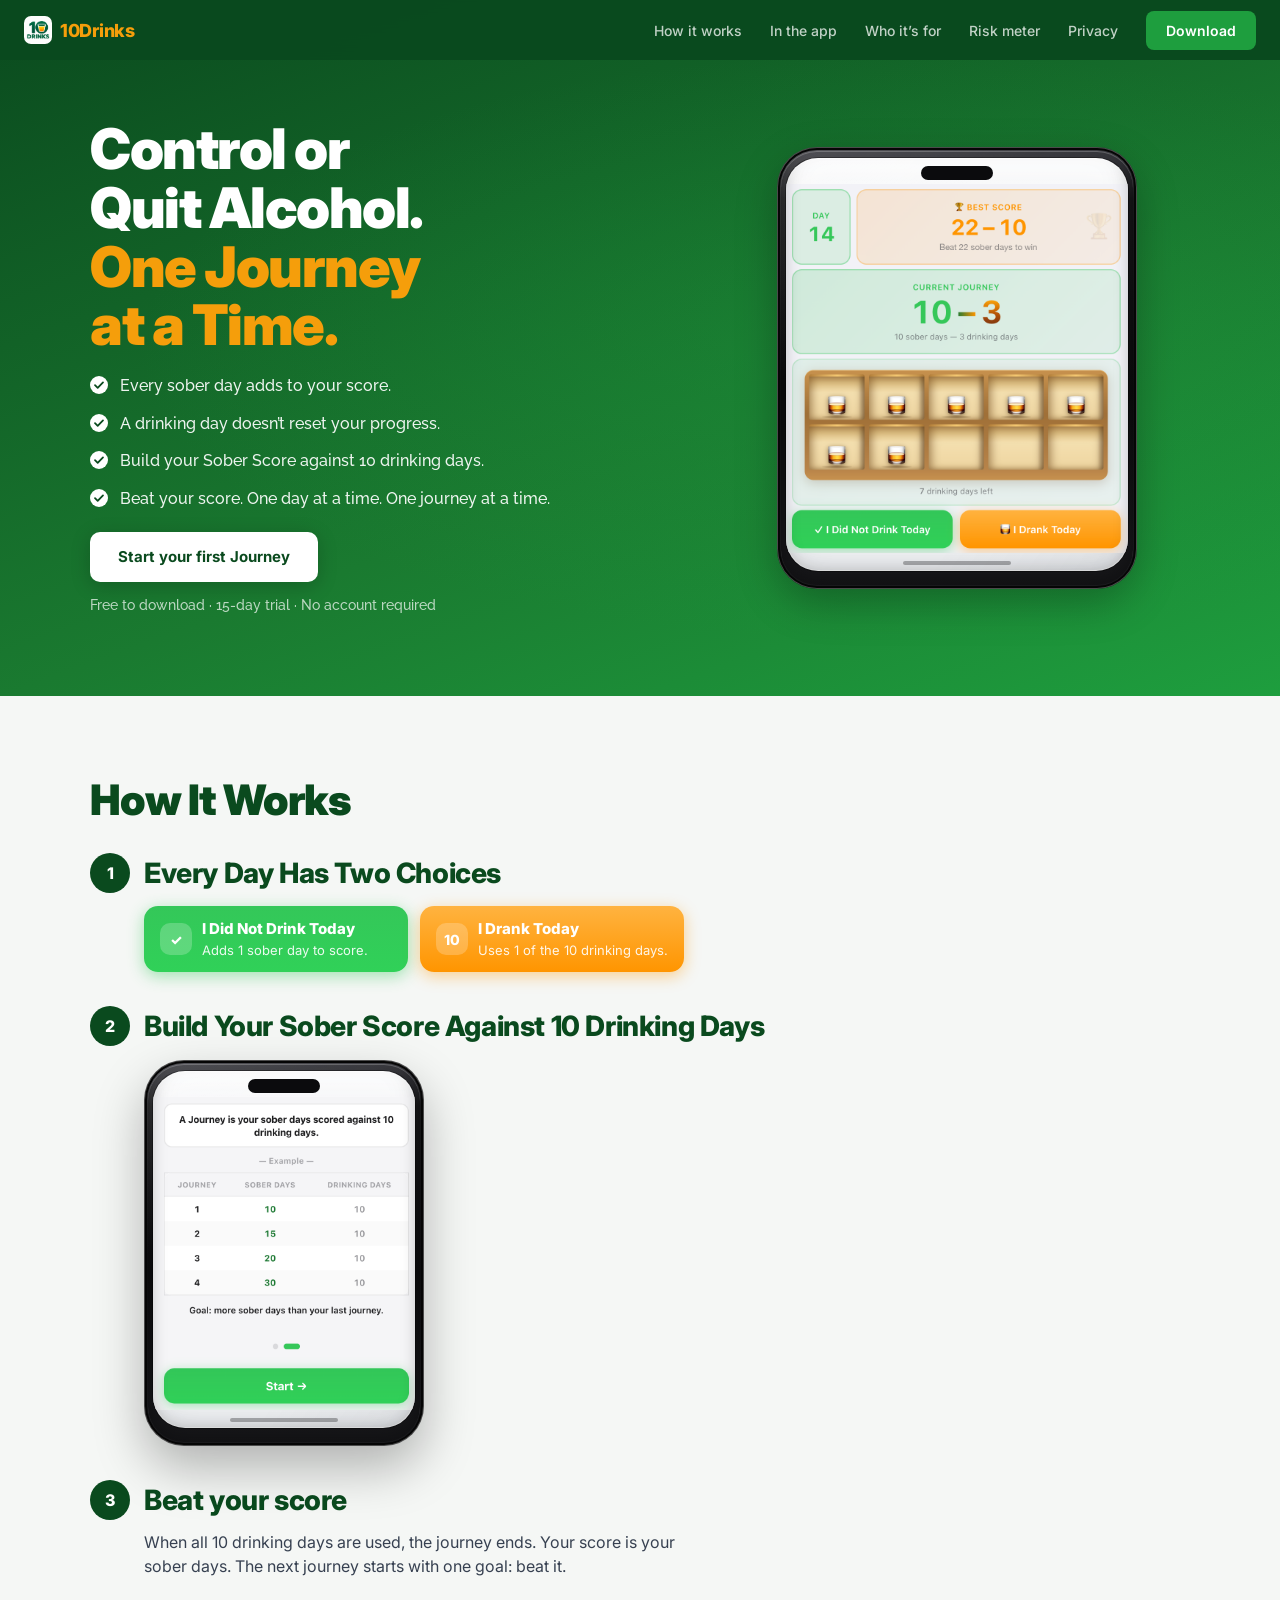
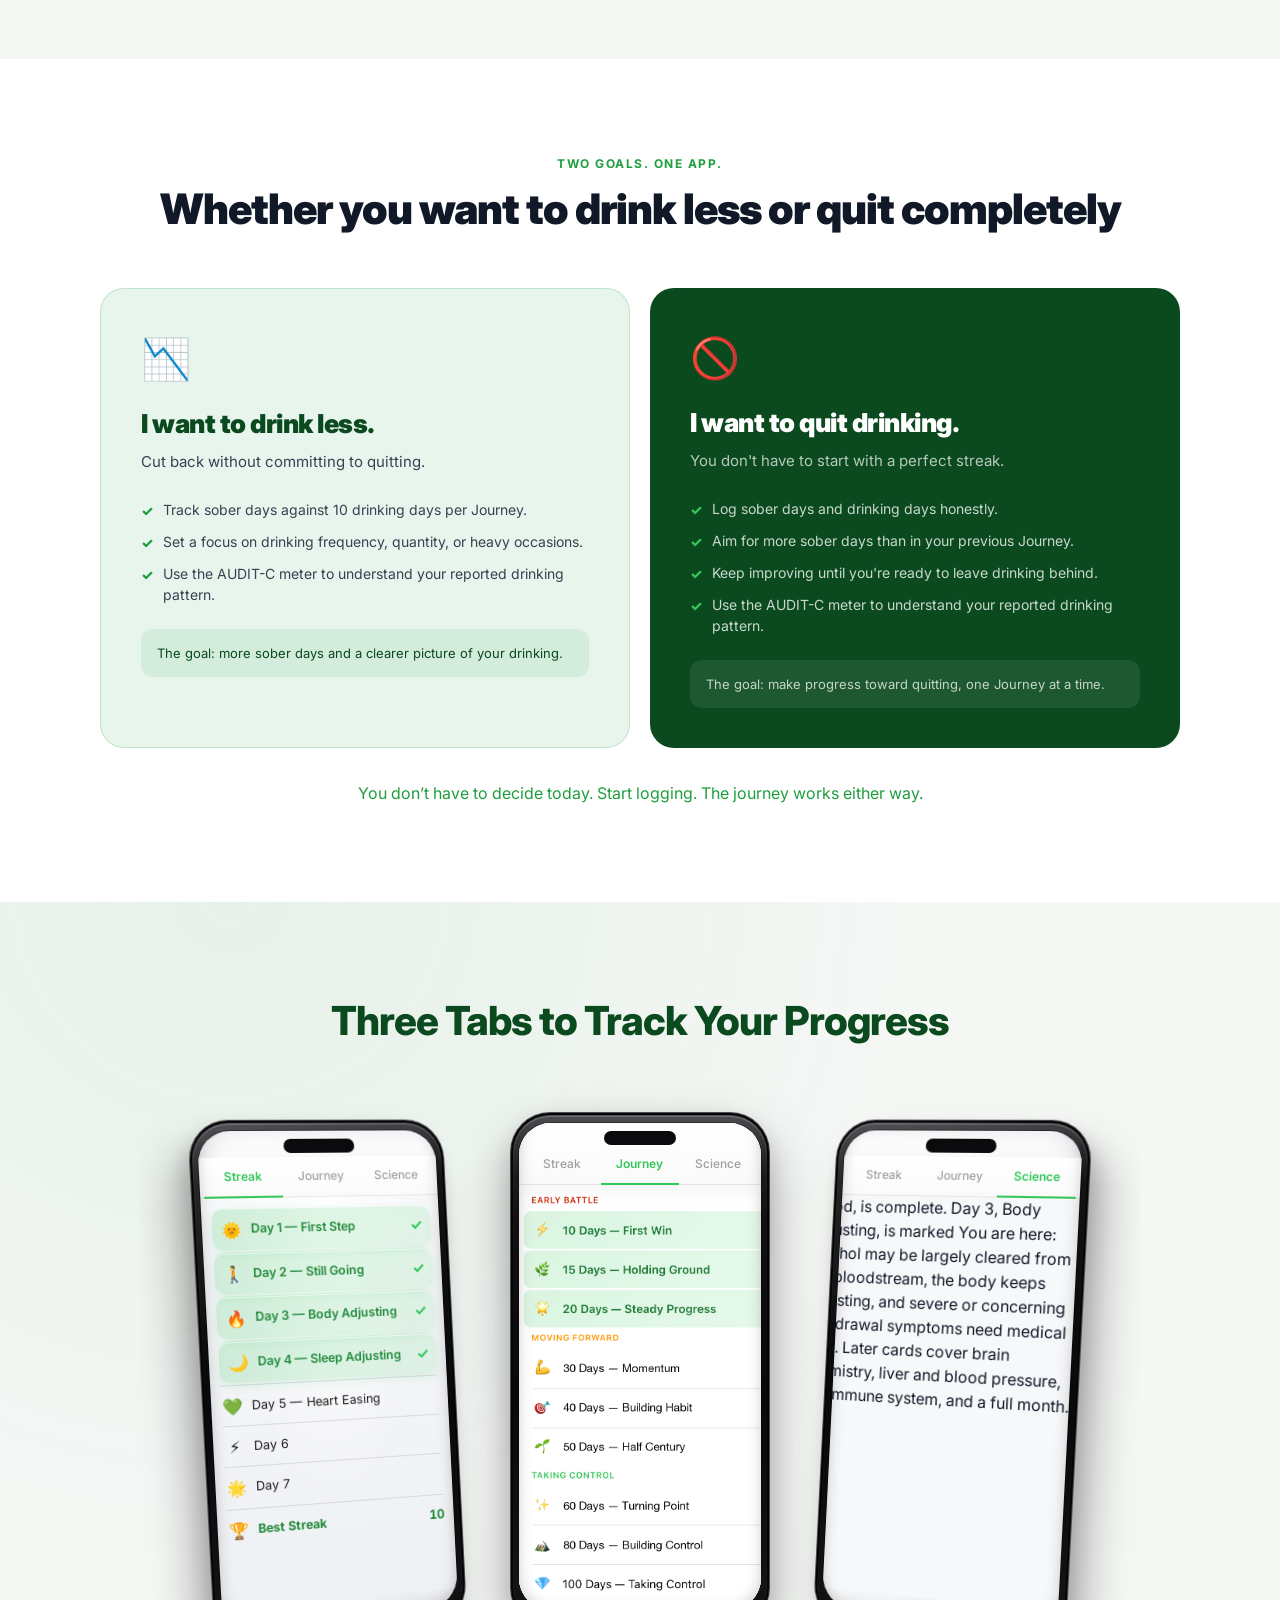
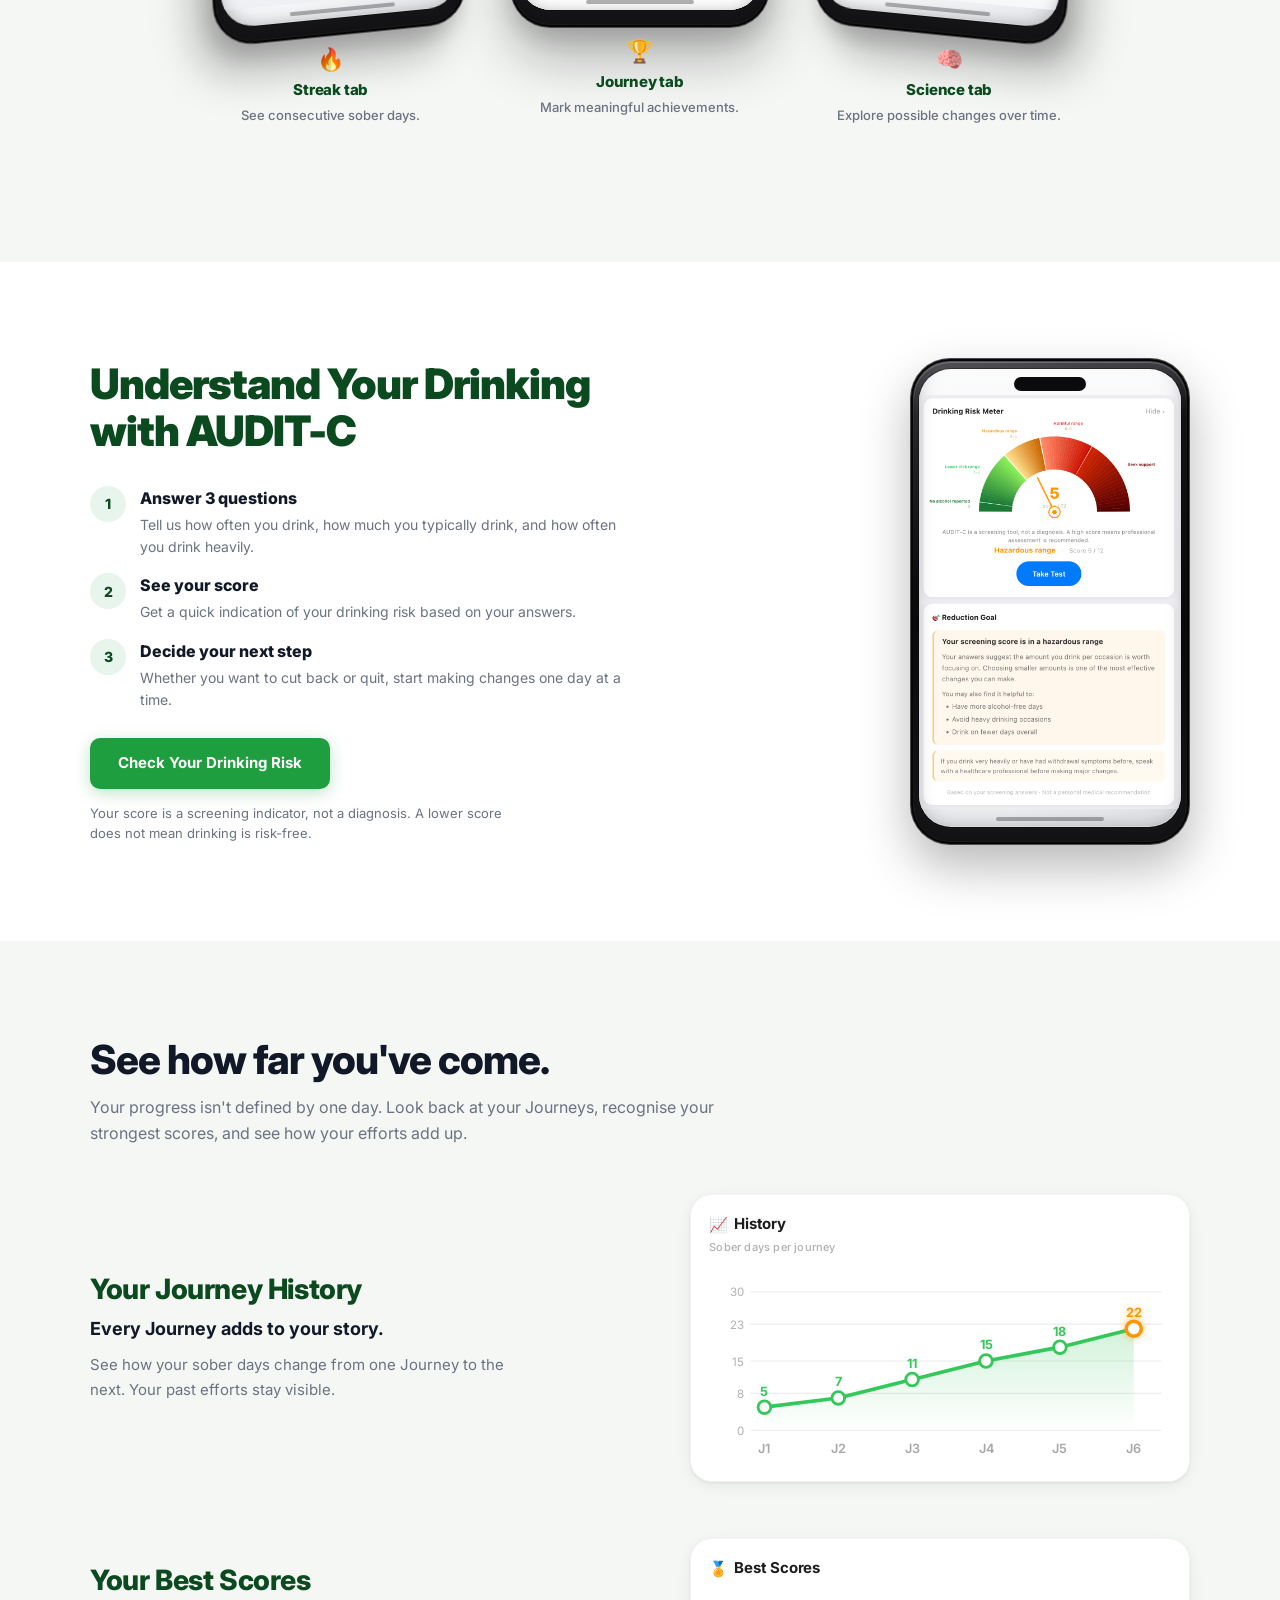
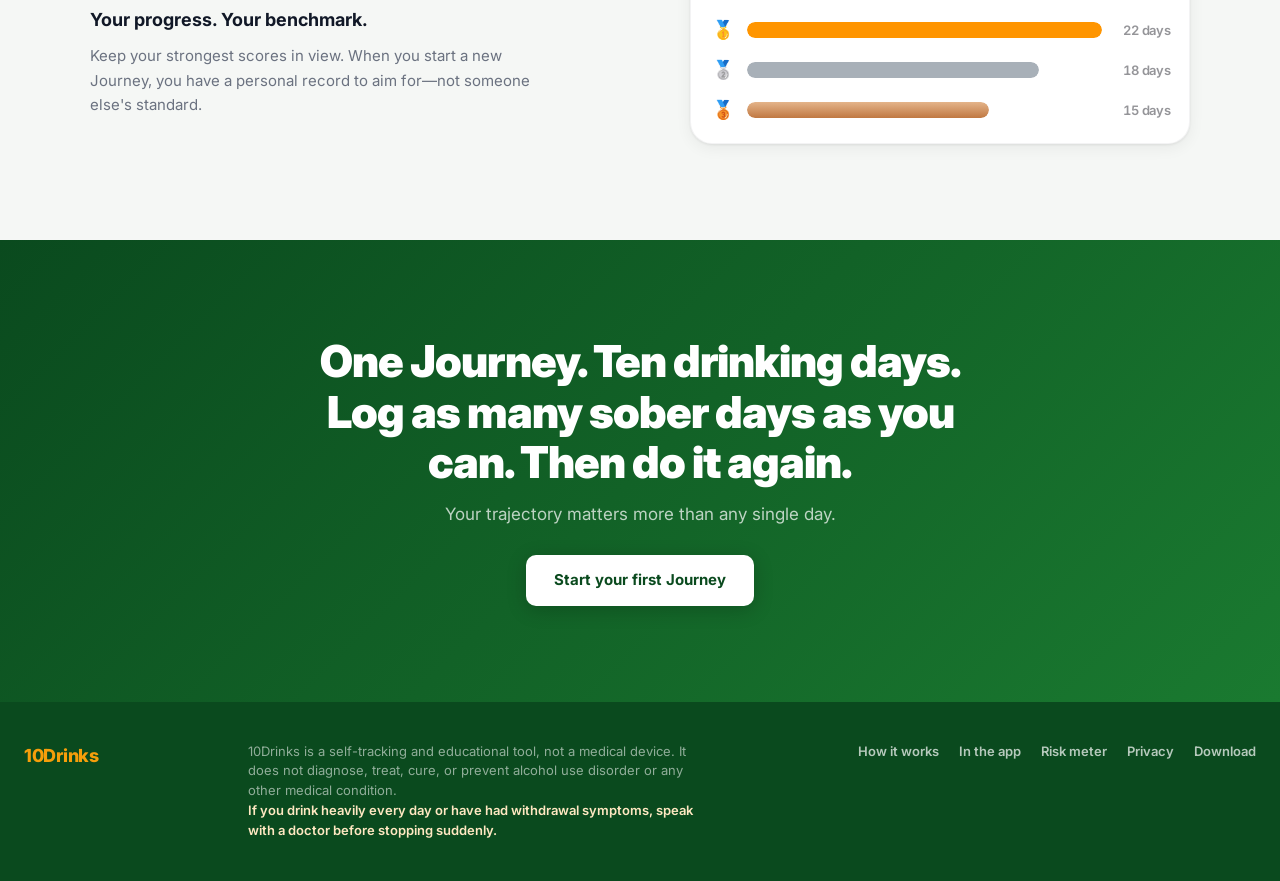
==== commit 1c932dd0: "heading polish" ====
--- a/index.html
+++ b/index.html
@@ -112,7 +112,7 @@
       <div class="paths-inner">
         <div class="paths-header">
           <p class="section-eyebrow">Two Goals. One App.</p>
-          <h2 class="section-h2">Built for people who want to drink less — or quit.</h2>
+          <h2 class="section-h2">Whether you want to drink less or quit completely</h2>
         </div>
         <div class="paths-grid">
           <article class="path-card control">
@@ -255,7 +255,7 @@
 
     <section class="risk" id="meter">
       <div class="risk-inner">
-        <h2 class="risk-title">Understand Your Drinking</h2>
+        <h2 class="risk-title">Understand Your Drinking with AUDIT-C</h2>
 
         <figure class="risk-phone">
           <div class="progress-device-frame">
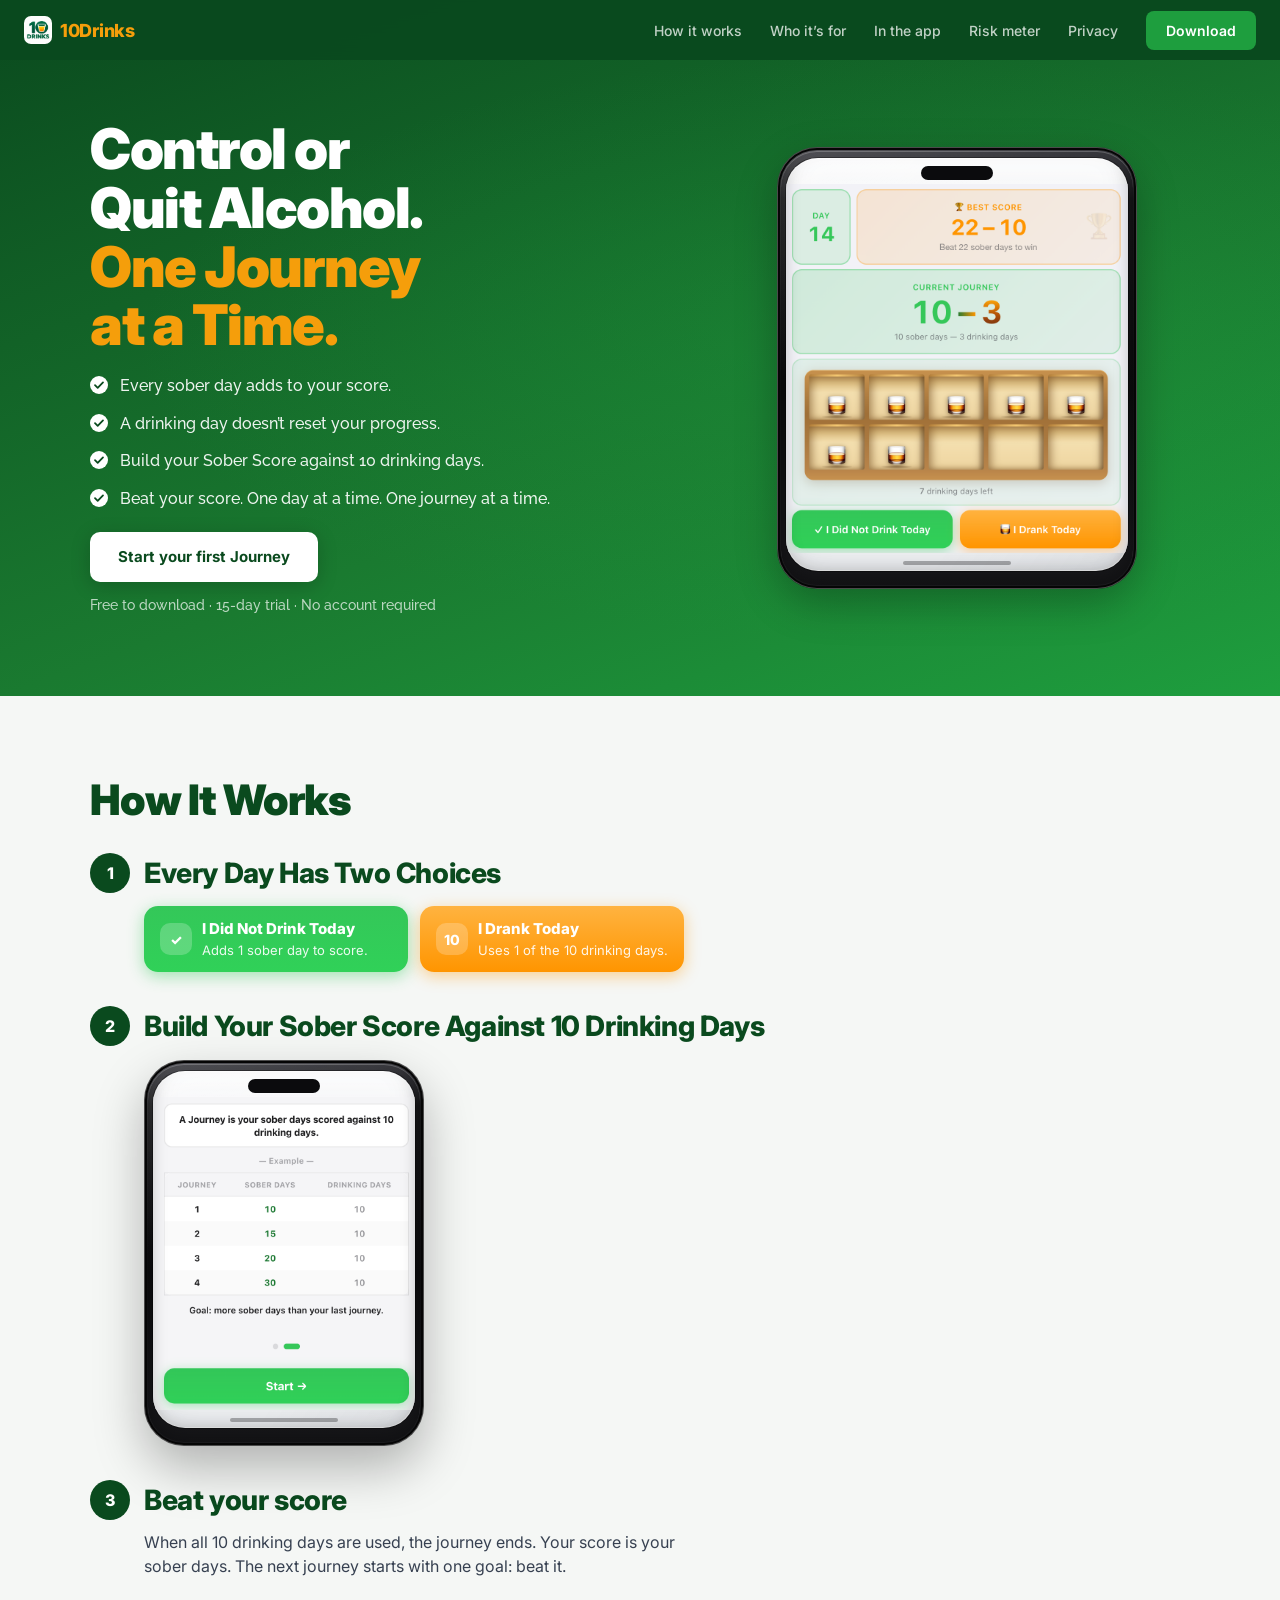
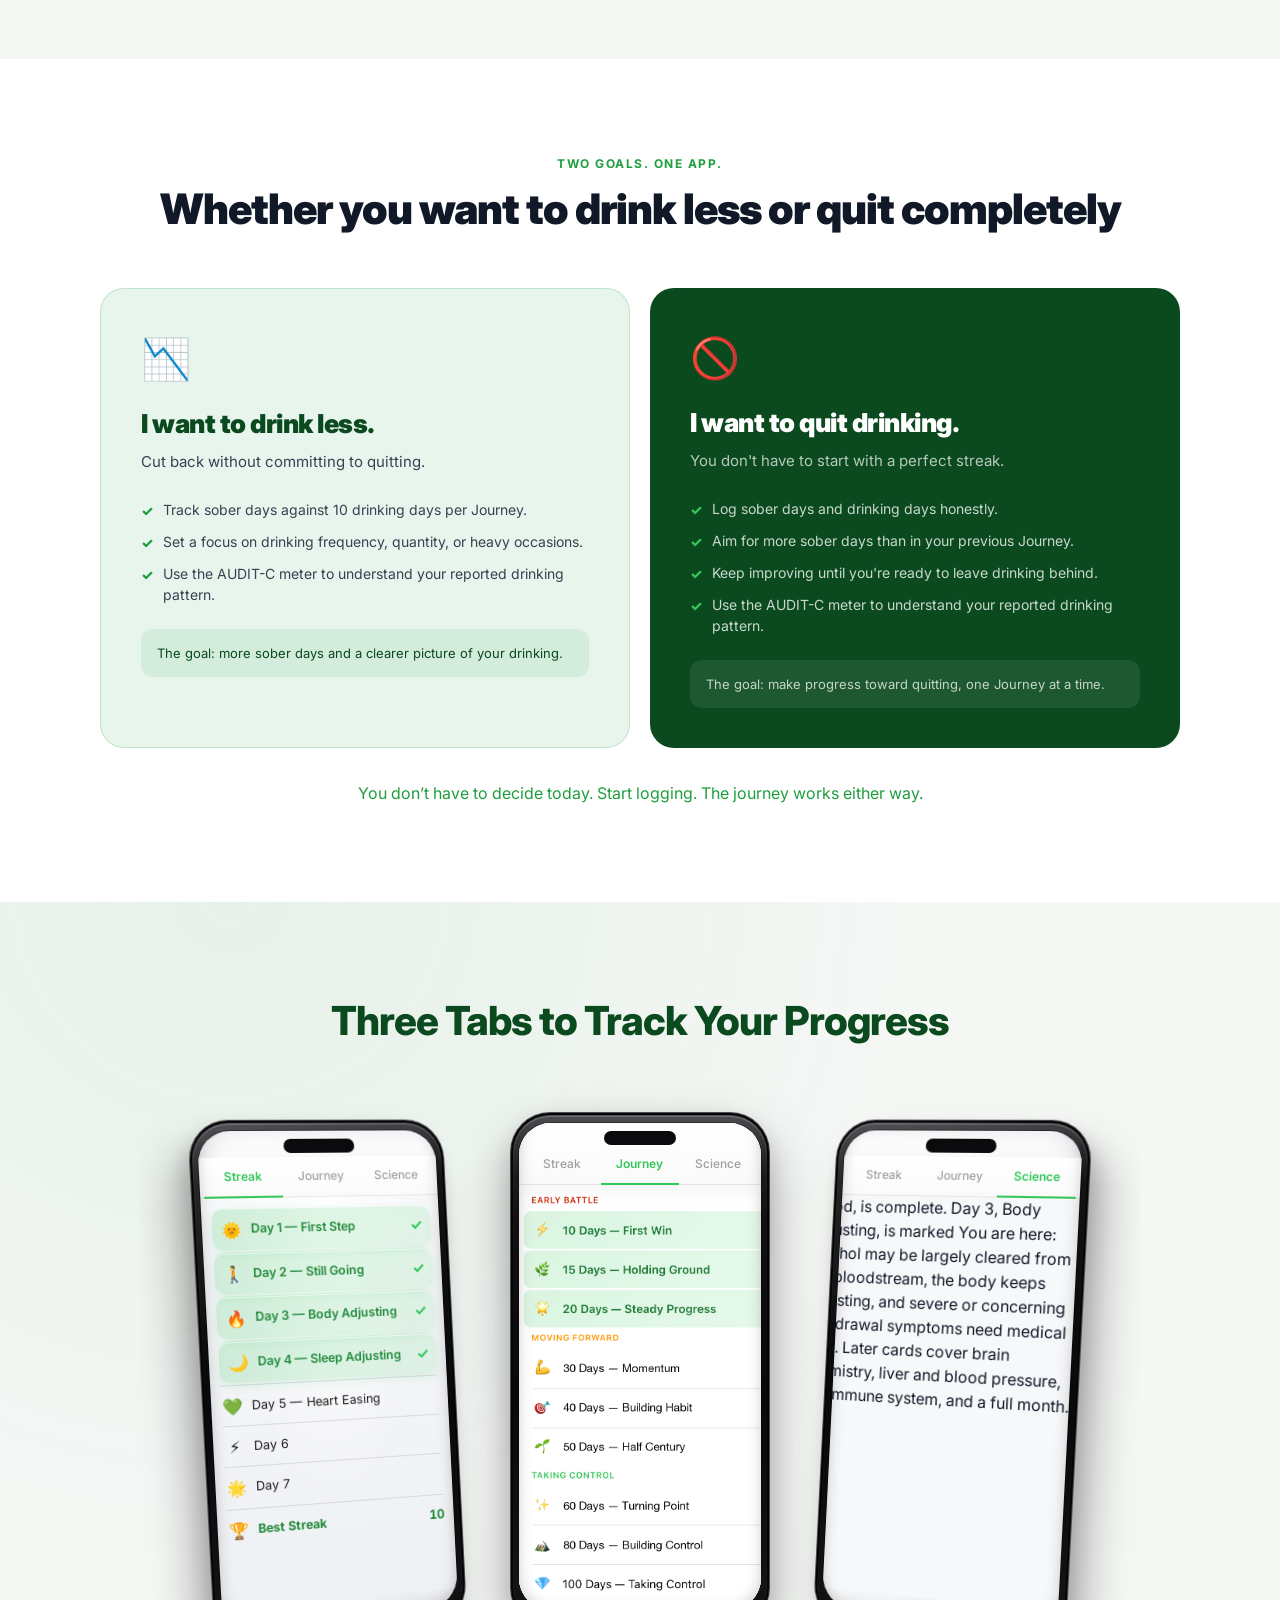
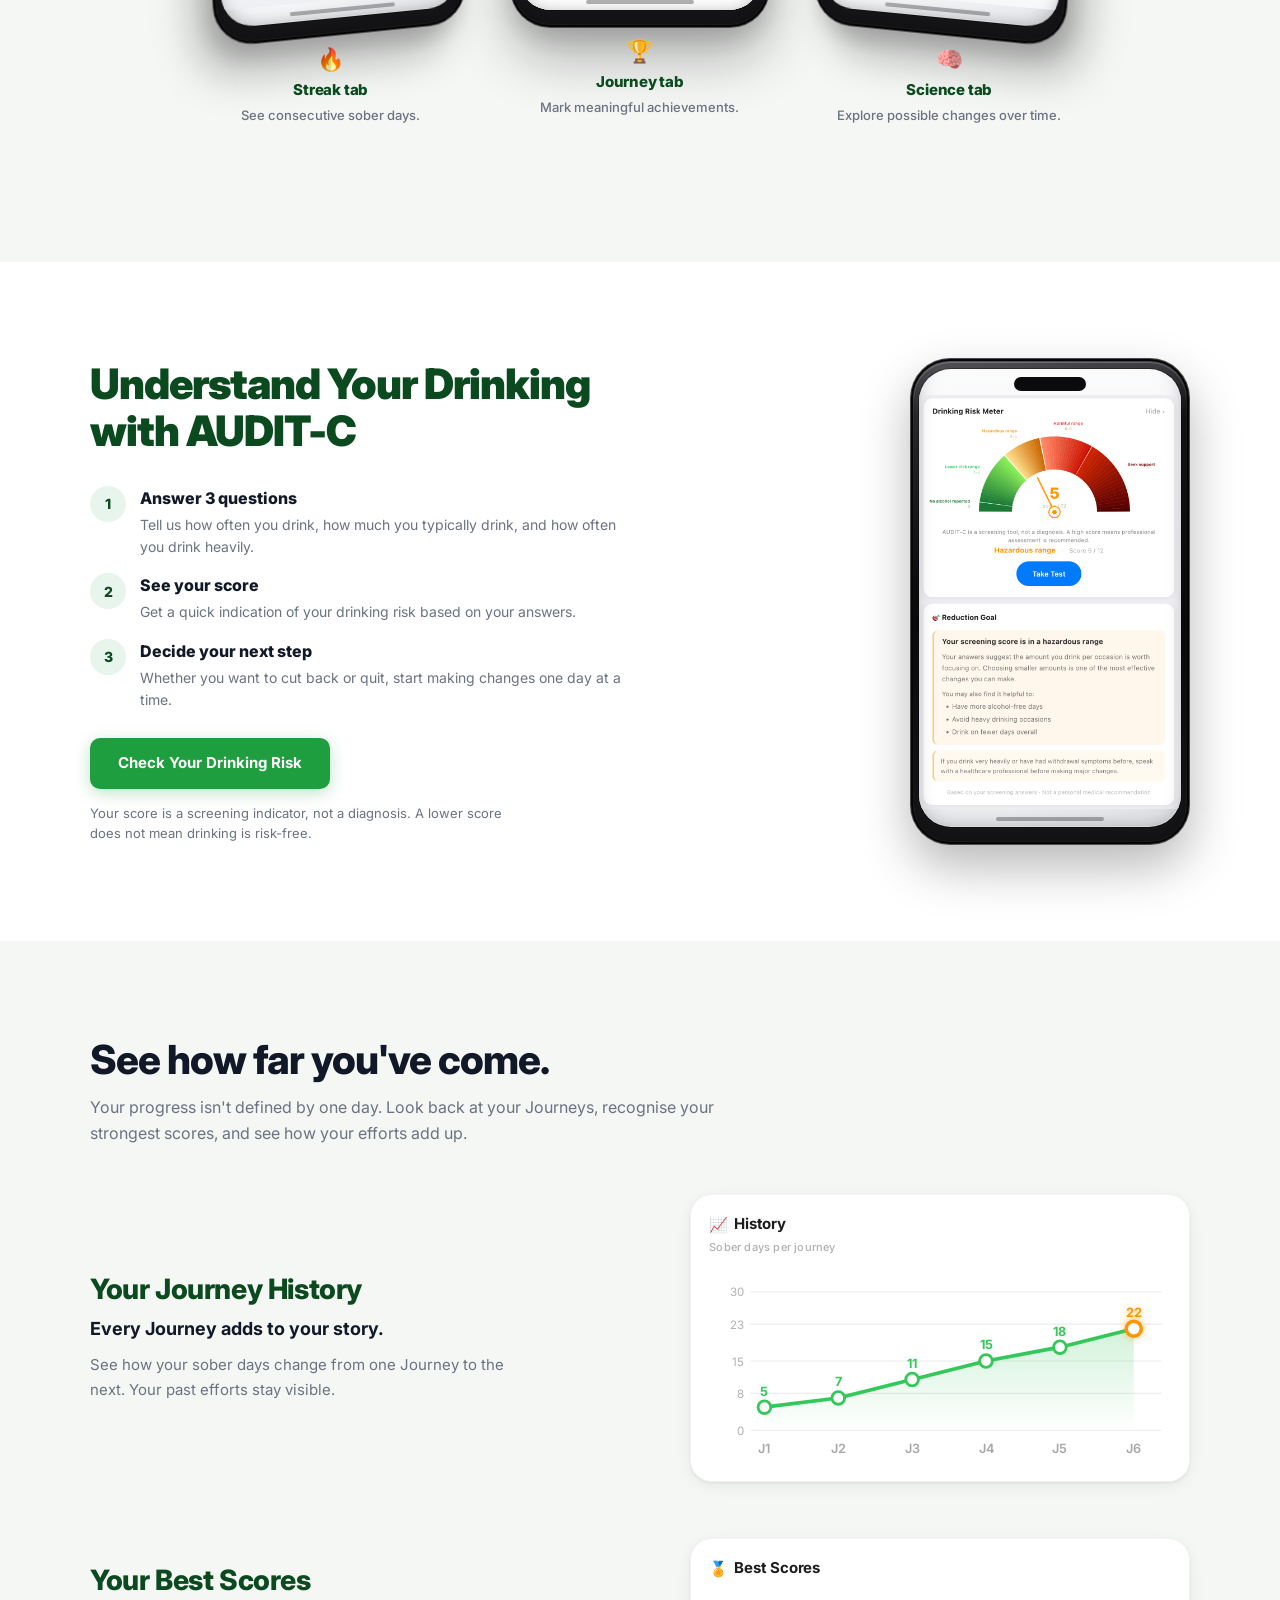
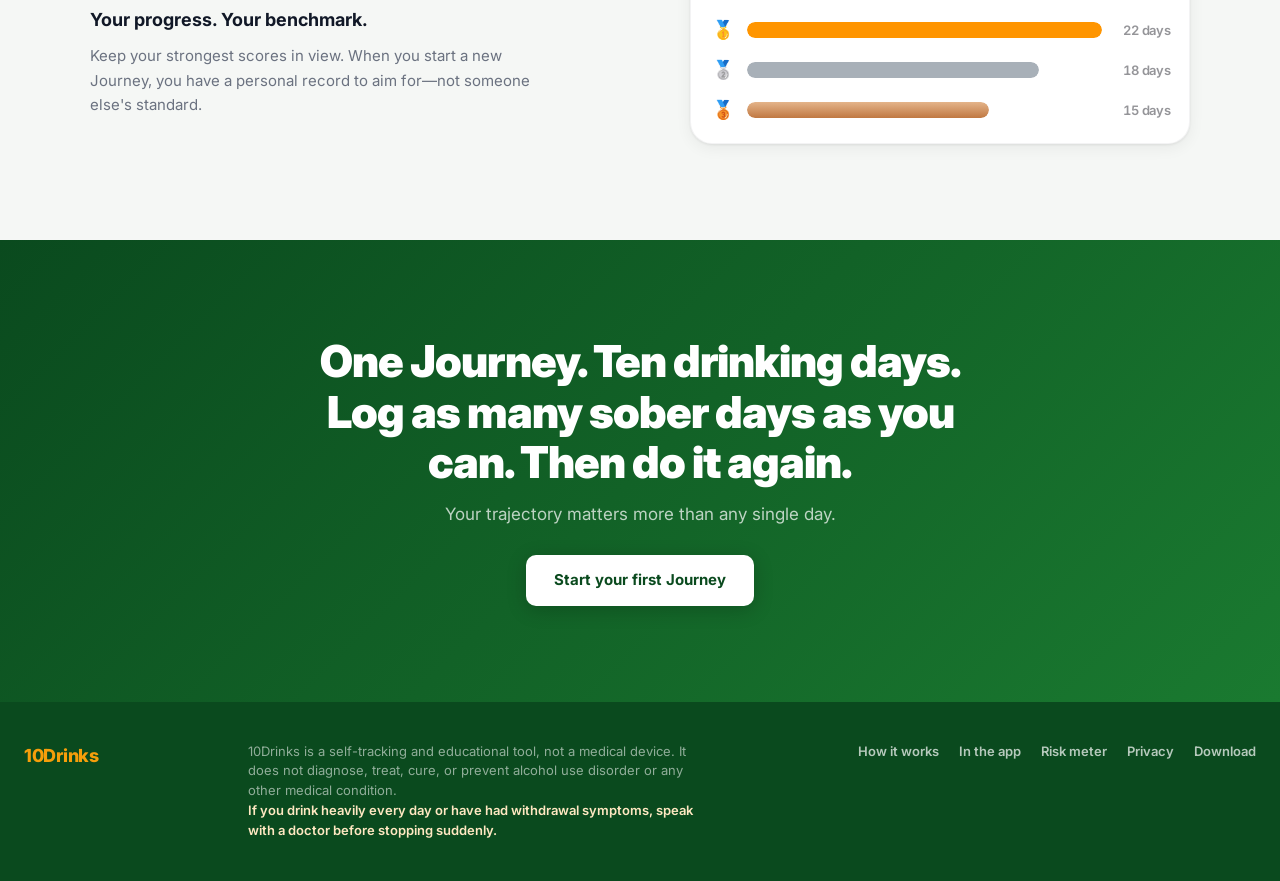
==== commit 6adf4fb4: "nav bar fixed" ====
--- a/index.html
+++ b/index.html
@@ -11,7 +11,7 @@
   <link rel="preconnect" href="https://fonts.googleapis.com">
   <link rel="preconnect" href="https://fonts.gstatic.com" crossorigin>
   <link href="https://fonts.googleapis.com/css2?family=Inter:wght@400;500;600;700;800;900&family=Raleway:wght@400;500;600;700;800&display=swap" rel="stylesheet">
-  <link rel="stylesheet" href="style.css?v=s12-no-compare">
+  <link rel="stylesheet" href="style.css?v=s13-streak-fit">
   <script>document.documentElement.classList.add("js");</script>
 </head>
 <body>
@@ -23,8 +23,8 @@
     </a>
     <nav class="nav" id="site-nav" aria-label="Primary">
       <a href="#how">How it works</a>
+      <a href="#paths">Who it’s for</a>
       <a href="#app">In the app</a>
-      <a href="#paths">Who it’s for</a>
       <a href="#meter">Risk meter</a>
       <a href="privacy.html">Privacy</a>
     </nav>
--- a/style.css
+++ b/style.css
@@ -2251,6 +2251,12 @@
     padding: 24px 0 16px;
   }
 
+  /* Streak list is HTML, so a fixed screen height clips Best Streak. Grow only this phone. */
+  .progress-device:nth-child(1) .progress-screen {
+    height: auto;
+    min-height: min(433px, 65vh);
+  }
+
   /* Journey: keep absolute flush — do not inherit mobile screen padding/grey */
   .progress-device .progress-screen--shot {
     height: min(433px, 65vh);
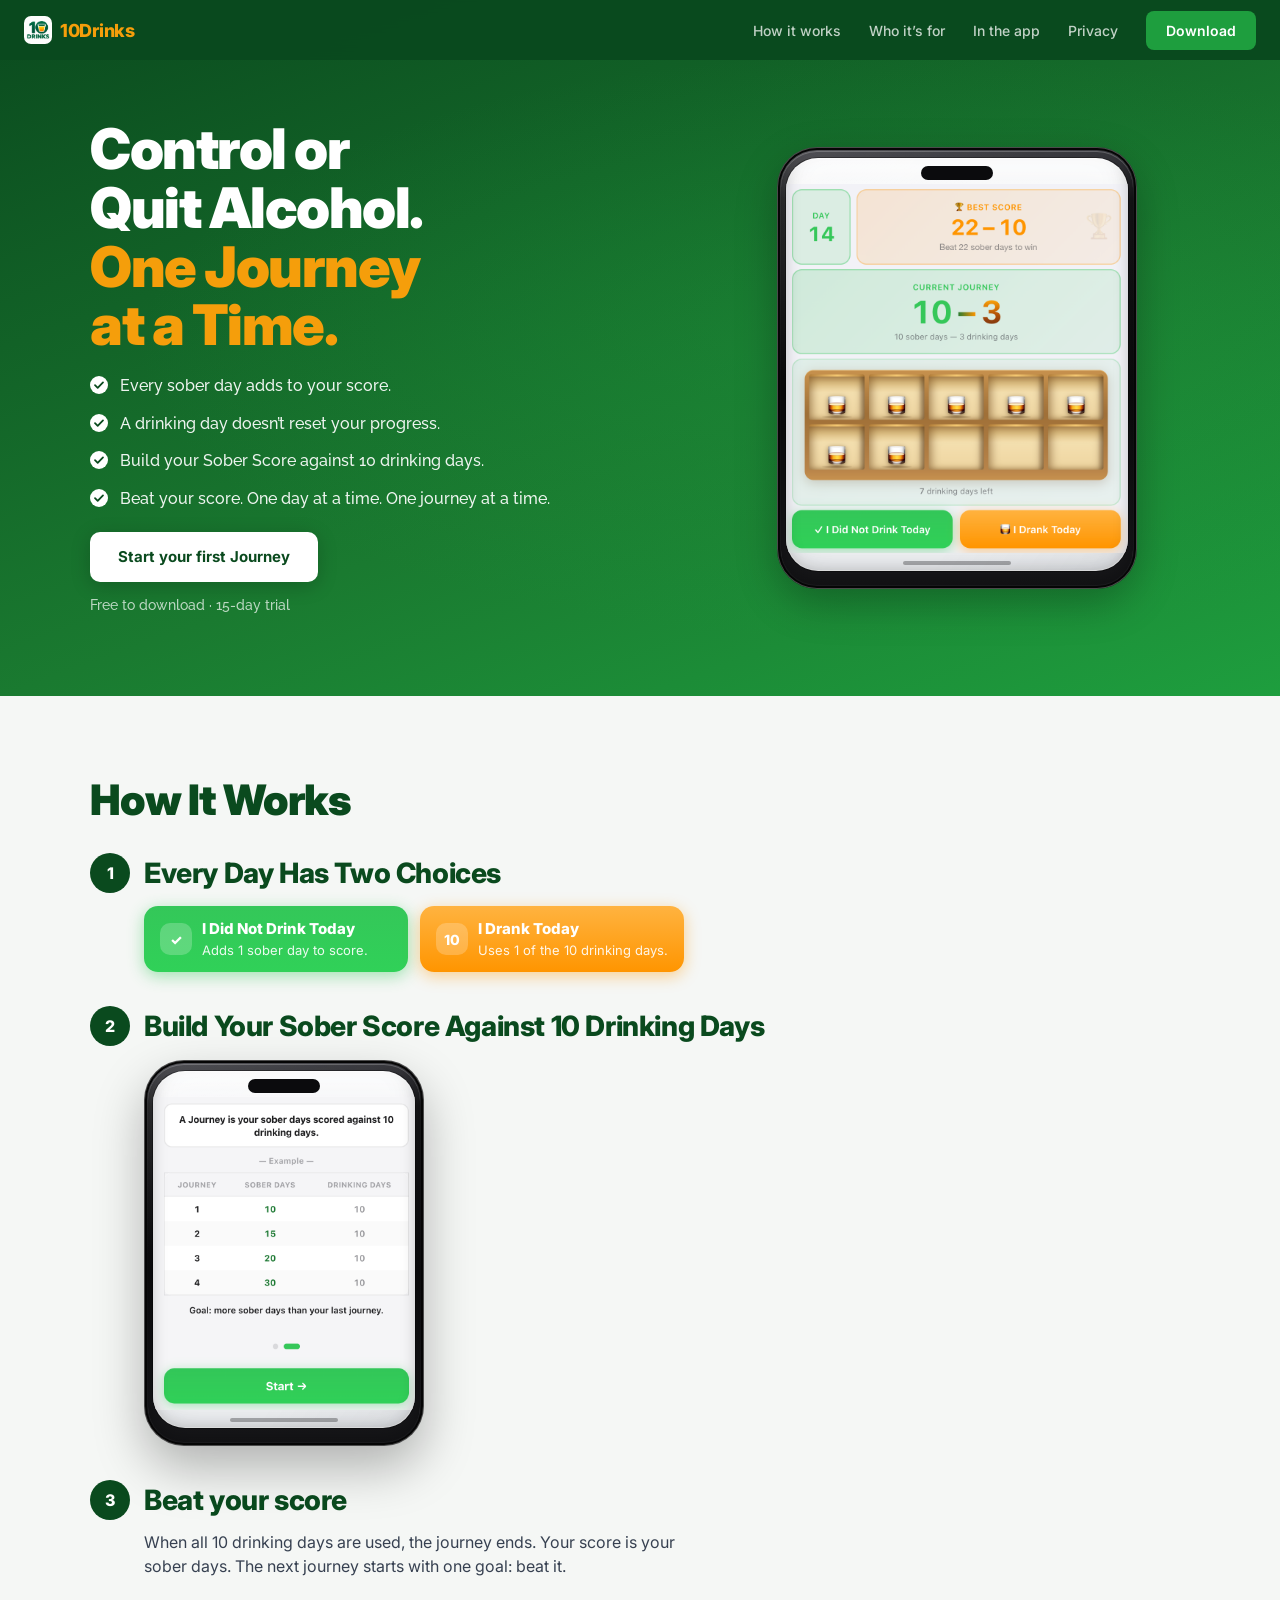
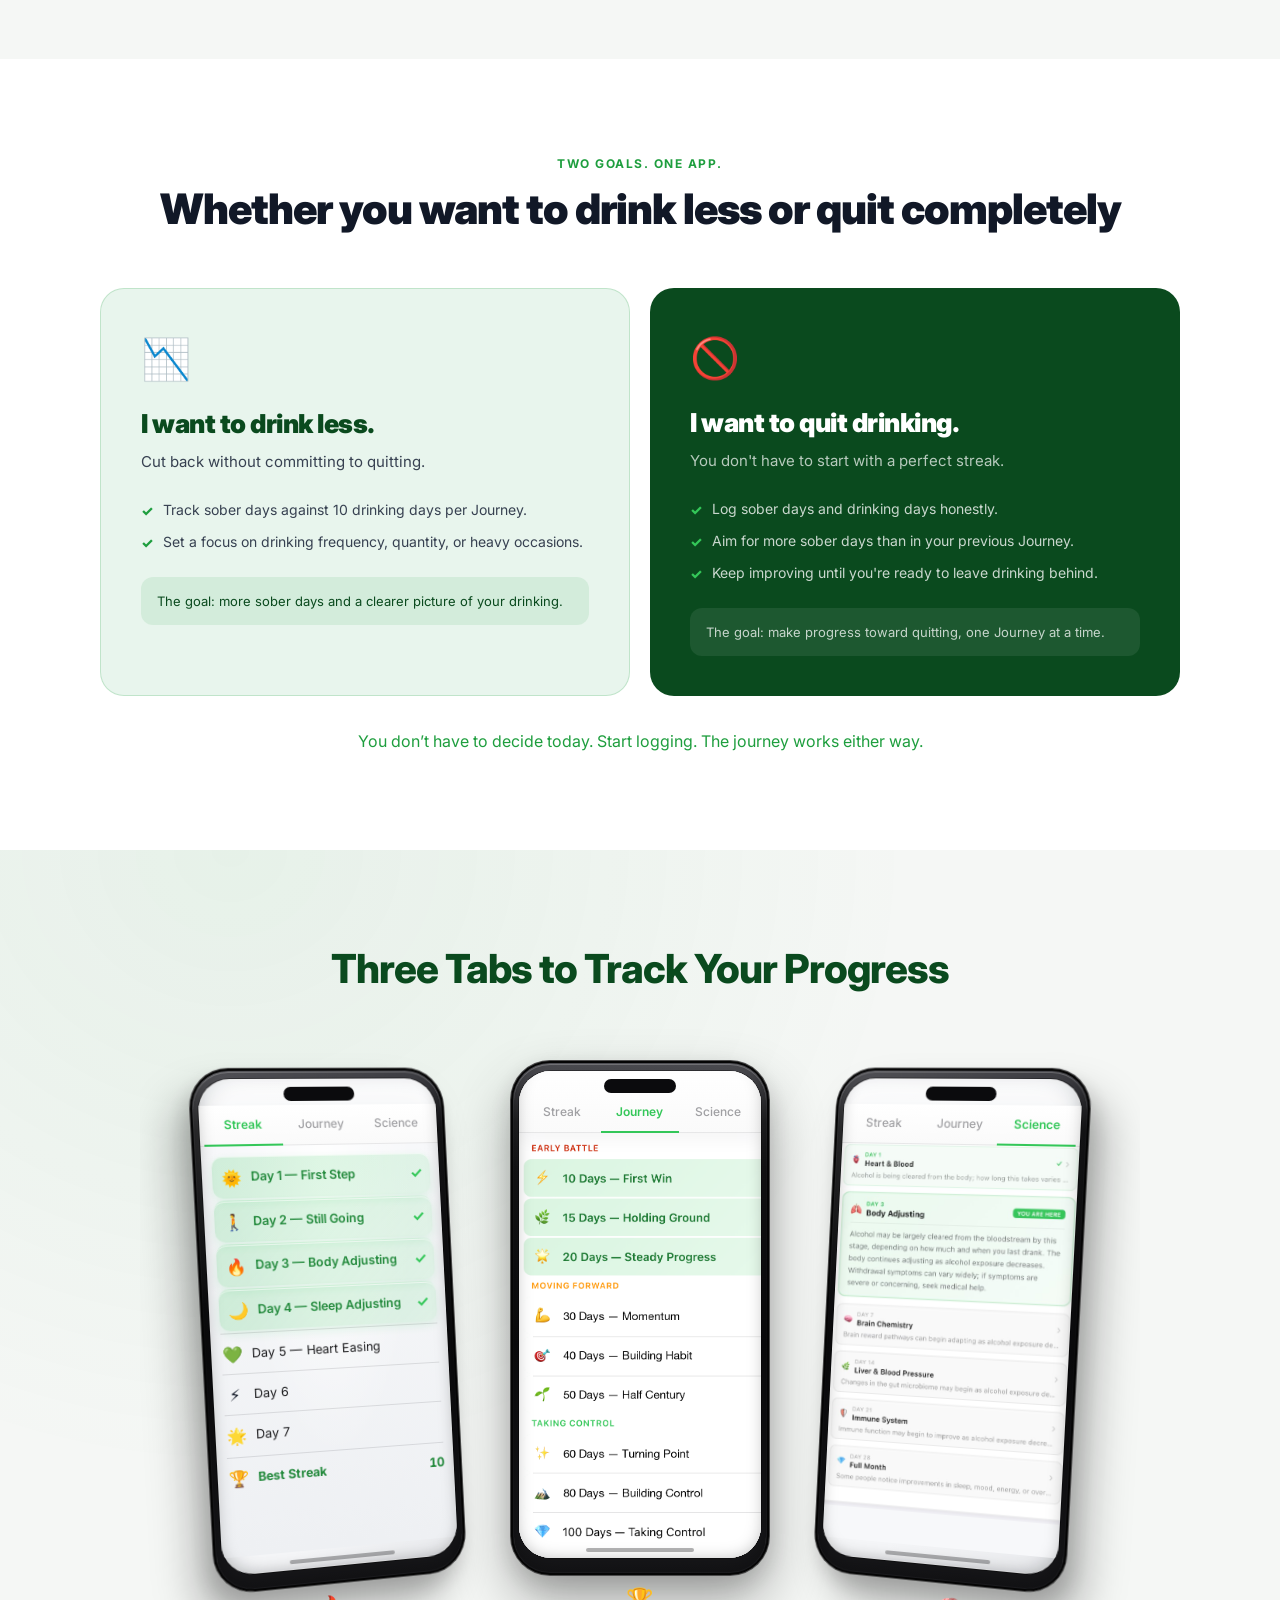
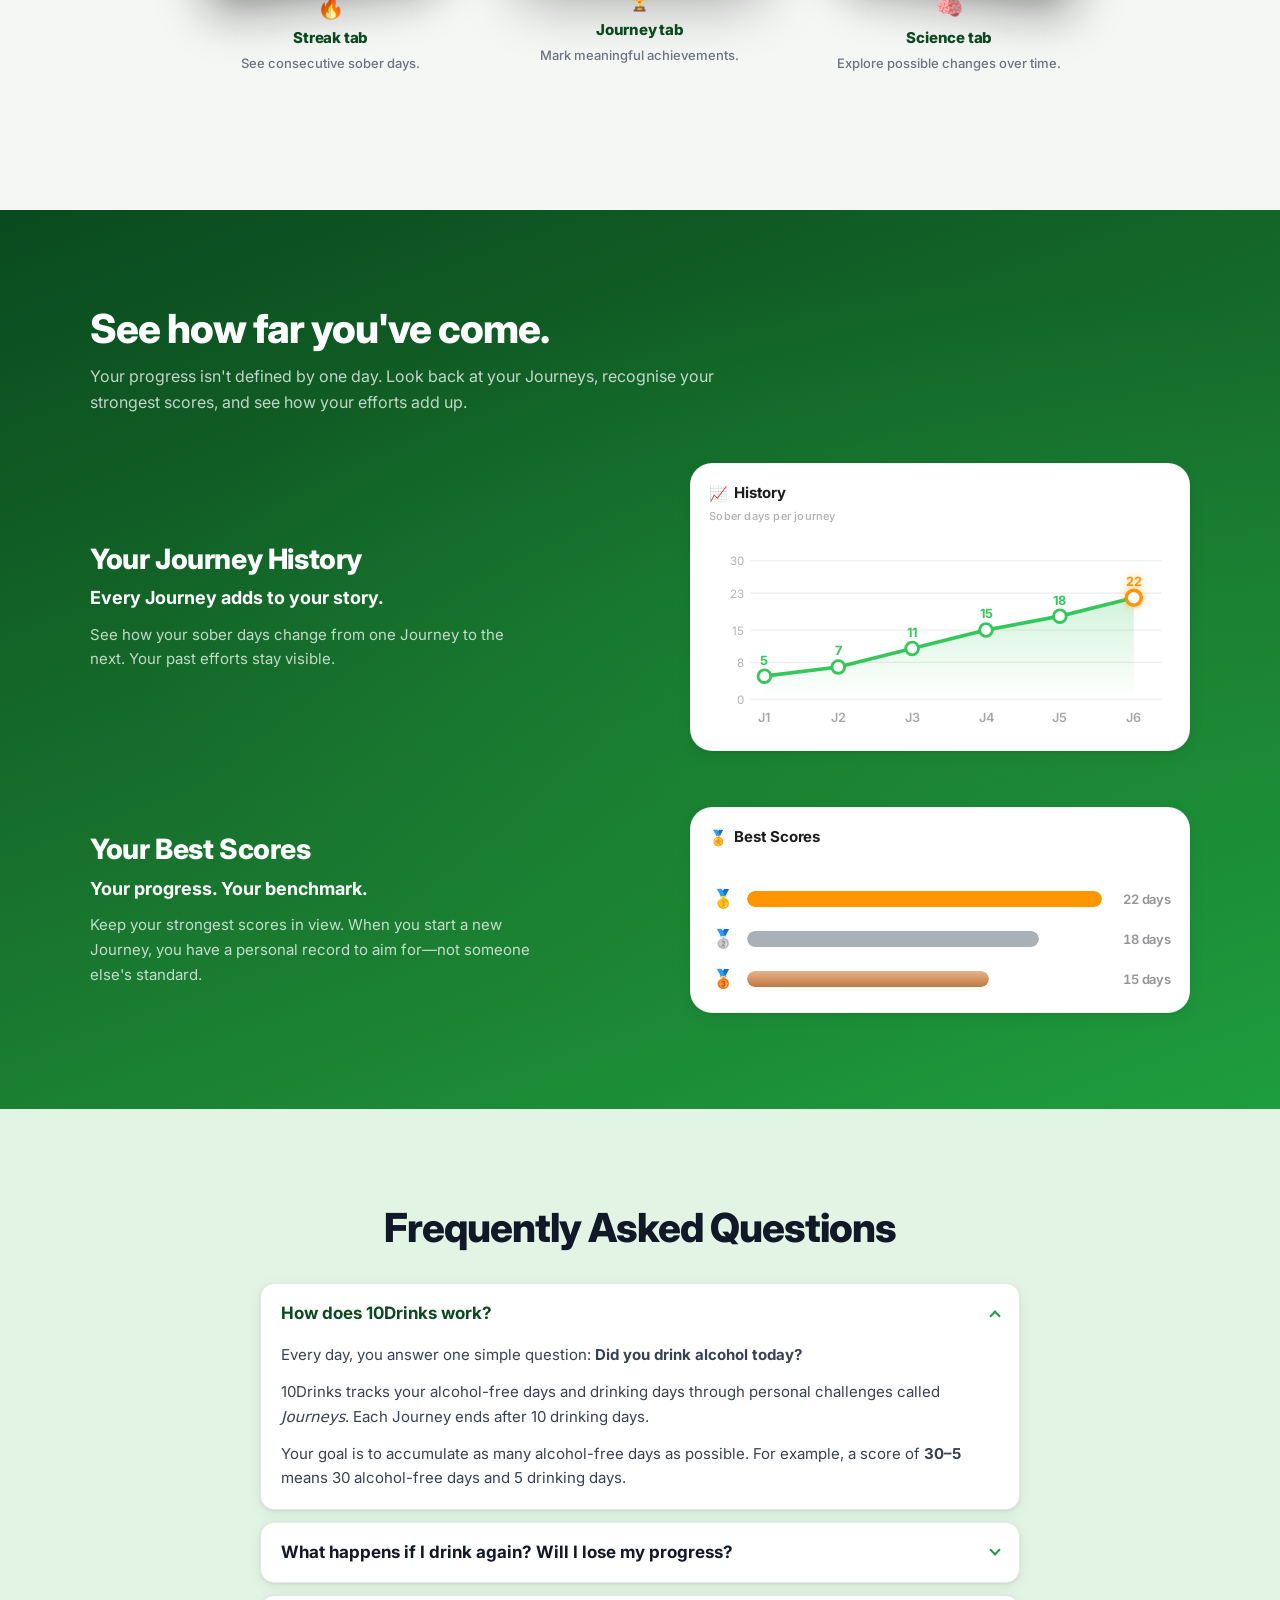
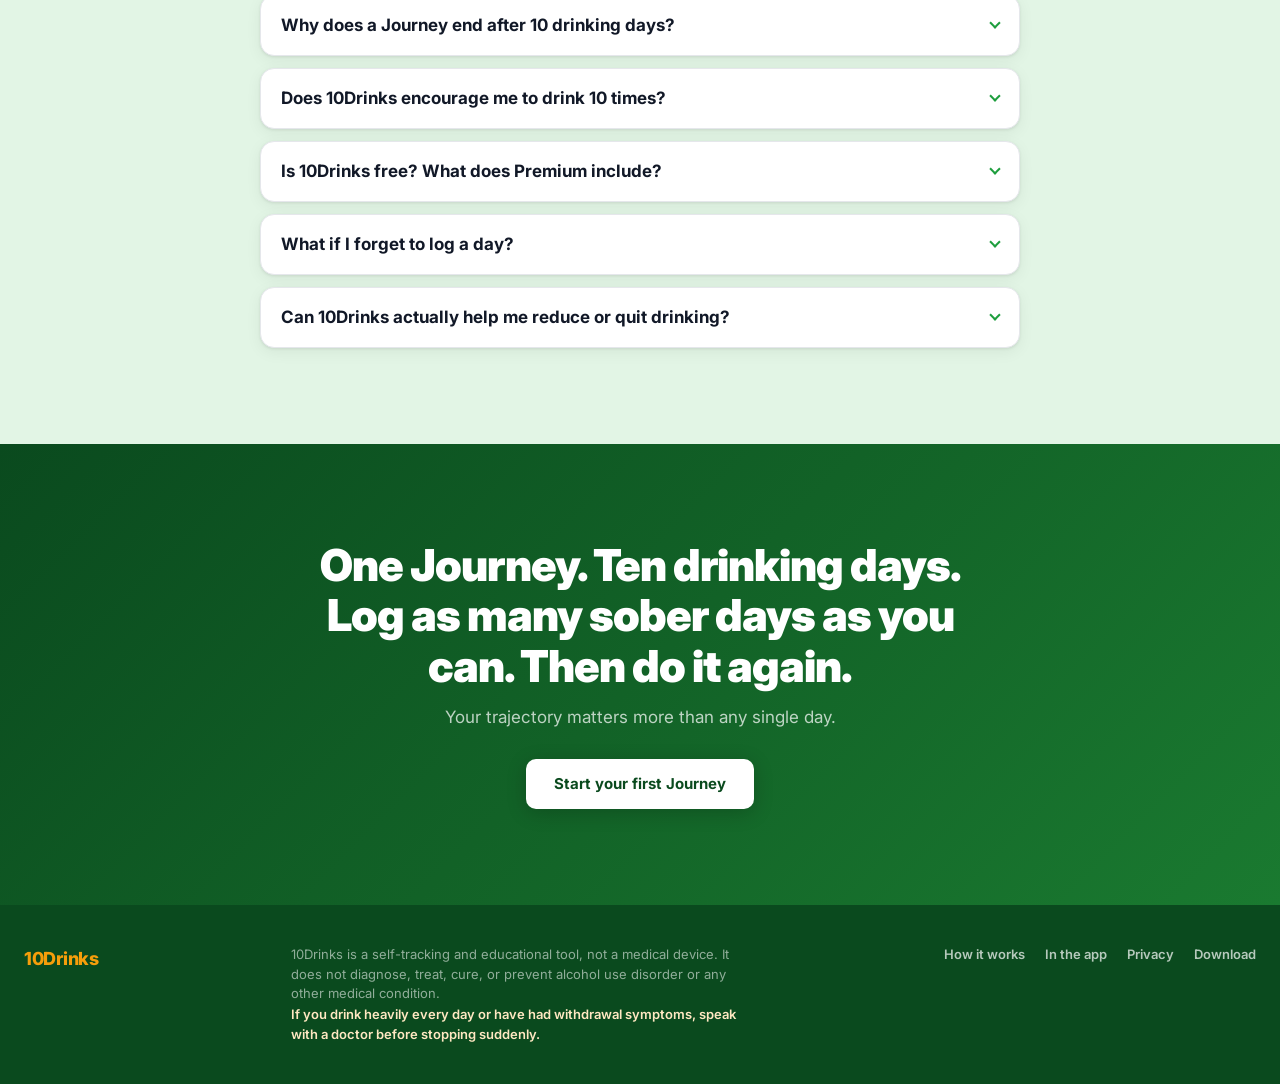
==== commit 0f3f4c85: "risk meter removed and FAQ added" ====
--- a/index.html
+++ b/index.html
@@ -11,7 +11,7 @@
   <link rel="preconnect" href="https://fonts.googleapis.com">
   <link rel="preconnect" href="https://fonts.gstatic.com" crossorigin>
   <link href="https://fonts.googleapis.com/css2?family=Inter:wght@400;500;600;700;800;900&family=Raleway:wght@400;500;600;700;800&display=swap" rel="stylesheet">
-  <link rel="stylesheet" href="style.css?v=s13-streak-fit">
+  <link rel="stylesheet" href="style.css?v=s19-history-green">
   <script>document.documentElement.classList.add("js");</script>
 </head>
 <body>
@@ -25,7 +25,6 @@
       <a href="#how">How it works</a>
       <a href="#paths">Who it’s for</a>
       <a href="#app">In the app</a>
-      <a href="#meter">Risk meter</a>
       <a href="privacy.html">Privacy</a>
     </nav>
     <a class="nav-cta" href="https://play.google.com/store/apps/details?id=com.tendrinks.app">Download</a>
@@ -49,7 +48,7 @@
           <div class="hero-actions">
             <a class="btn-primary" href="https://play.google.com/store/apps/details?id=com.tendrinks.app">Start your first Journey</a>
           </div>
-          <p class="hero-pace">Free to download · 15-day trial · No account required</p>
+          <p class="hero-pace">Free to download · 15-day trial</p>
         </div>
         <figure class="hero-phone">
           <div class="progress-device-frame">
@@ -122,7 +121,6 @@
             <ul class="path-points">
               <li>Track sober days against 10 drinking days per Journey.</li>
               <li>Set a focus on drinking frequency, quantity, or heavy occasions.</li>
-              <li>Use the AUDIT-C meter to understand your reported drinking pattern.</li>
             </ul>
             <p class="path-note">The goal: more sober days and a clearer picture of your drinking.</p>
           </article>
@@ -134,7 +132,6 @@
               <li>Log sober days and drinking days honestly.</li>
               <li>Aim for more sober days than in your previous Journey.</li>
               <li>Keep improving until you're ready to leave drinking behind.</li>
-              <li>Use the AUDIT-C meter to understand your reported drinking pattern.</li>
             </ul>
             <p class="path-note">The goal: make progress toward quitting, one Journey at a time.</p>
           </article>
@@ -249,49 +246,6 @@
               <span class="progress-caption-text">Explore possible changes over time.</span>
             </figcaption>
           </figure>
-        </div>
-      </div>
-    </section>
-
-    <section class="risk" id="meter">
-      <div class="risk-inner">
-        <h2 class="risk-title">Understand Your Drinking with AUDIT-C</h2>
-
-        <figure class="risk-phone">
-          <div class="progress-device-frame">
-            <div class="progress-screen risk-screen">
-              <img src="assets/section5-risk-meter.png" alt="Drinking Risk Meter showing an AUDIT-C score of 5 in the hazardous range, with a Take Test button and a Reduction Goal card with suggested focus areas." width="770" height="1400">
-            </div>
-          </div>
-        </figure>
-
-        <div class="risk-copy">
-          <ol class="risk-steps">
-            <li>
-              <span class="risk-step-num" aria-hidden="true">1</span>
-              <div>
-                <strong>Answer 3 questions</strong>
-                <p>Tell us how often you drink, how much you typically drink, and how often you drink heavily.</p>
-              </div>
-            </li>
-            <li>
-              <span class="risk-step-num" aria-hidden="true">2</span>
-              <div>
-                <strong>See your score</strong>
-                <p>Get a quick indication of your drinking risk based on your answers.</p>
-              </div>
-            </li>
-            <li>
-              <span class="risk-step-num" aria-hidden="true">3</span>
-              <div>
-                <strong>Decide your next step</strong>
-                <p>Whether you want to cut back or quit, start making changes one day at a time.</p>
-              </div>
-            </li>
-          </ol>
-
-          <a class="btn-brand" href="https://play.google.com/store/apps/details?id=com.tendrinks.app">Check Your Drinking Risk</a>
-          <p class="risk-disclaimer">Your score is a screening indicator, not a diagnosis. A lower score does not mean drinking is risk-free.</p>
         </div>
       </div>
     </section>
@@ -416,6 +370,79 @@
       </div>
     </section>
 
+    <section class="faq" id="faq">
+      <div class="faq-inner">
+        <h2 class="section-title">Frequently Asked Questions</h2>
+        <div class="faq-list">
+          <details class="faq-item" open>
+            <summary>How does 10Drinks work?</summary>
+            <div class="faq-answer">
+              <p>Every day, you answer one simple question: <strong>Did you drink alcohol today?</strong></p>
+              <p>10Drinks tracks your alcohol-free days and drinking days through personal challenges called <em>Journeys</em>. Each Journey ends after 10 drinking days.</p>
+              <p>Your goal is to accumulate as many alcohol-free days as possible. For example, a score of <strong>30–5</strong> means 30 alcohol-free days and 5 drinking days.</p>
+            </div>
+          </details>
+          <details class="faq-item">
+            <summary>What happens if I drink again? Will I lose my progress?</summary>
+            <div class="faq-answer">
+              <p><strong>No. Your alcohol-free days are never erased.</strong></p>
+              <p>Think of football. Conceding a goal doesn't mean you've lost the match. Even losing a match doesn't necessarily mean you've lost the World Cup.</p>
+              <p>The same applies to your relationship with alcohol. One drinking day doesn't define your entire Journey. Your previous achievements remain, and tomorrow is another opportunity to move forward.</p>
+              <p><strong>Don't judge your entire journey by a single day.</strong></p>
+            </div>
+          </details>
+          <details class="faq-item">
+            <summary>Why does a Journey end after 10 drinking days?</summary>
+            <div class="faq-answer">
+              <p>Imagine you're playing football against Brazil.</p>
+              <p>In your first match, you lose <strong>0–10</strong>. In the next match, you manage to score once and finish <strong>1–10</strong>.</p>
+              <p>You still lost, but something changed. You scored a goal against a team you couldn't score against before. That's progress.</p>
+              <p>Now imagine Brazil can never score more than 10 goals against you, but there's no limit to how many you can score.</p>
+              <p>That's how 10Drinks measures your Journeys.</p>
+              <p>Every alcohol-free day is a goal for you. Every drinking day is a goal against you. Reaching 10 drinking days ends that Journey, allowing you to compare your progress with the next one.</p>
+              <p>Your challenge is to improve on your previous score while aiming to remain alcohol-free for as long as possible.</p>
+              <p><strong>You don't have to beat Brazil today. Just aim to do better than last time.</strong></p>
+              <p>And if you never reach 10 drinking days, your Journey continues indefinitely.</p>
+            </div>
+          </details>
+          <details class="faq-item">
+            <summary>Does 10Drinks encourage me to drink 10 times?</summary>
+            <div class="faq-answer">
+              <p><strong>Absolutely not. The 10 drinking days are a measurement, not an allowance or a target.</strong></p>
+              <p>The purpose of 10Drinks is to help you reduce or quit drinking. Ideally, you would remain alcohol-free and never reach the 10-drinking-day limit.</p>
+              <p>The limit simply provides a consistent way to measure your drinking patterns and compare progress between Journeys.</p>
+              <p>And if you do drink, remember: <strong>Drinking is an event, not your identity.</strong> One decision doesn't make you a failure or erase your ability to change.</p>
+              <p>Use that experience as feedback, not as a reason to give up. What matters is the choices you make moving forward.</p>
+            </div>
+          </details>
+          <details class="faq-item">
+            <summary>Is 10Drinks free? What does Premium include?</summary>
+            <div class="faq-answer">
+              <p>Yes. Basic daily tracking is always free.</p>
+              <p>New users get <strong>15 days of Premium access</strong> to explore additional features, including milestones, progress history, personal bests, and educational content.</p>
+              <p>After the trial, you can continue tracking for free or subscribe to Premium for advanced features.</p>
+              <p><strong>No automatic charges.</strong> A paid subscription starts only when you choose to purchase one through Google Play.</p>
+            </div>
+          </details>
+          <details class="faq-item">
+            <summary>What if I forget to log a day?</summary>
+            <div class="faq-answer">
+              <p>You can record missed days later using the app's catch-up process.</p>
+              <p>Daily reminders can also help you maintain a consistent tracking habit.</p>
+            </div>
+          </details>
+          <details class="faq-item">
+            <summary>Can 10Drinks actually help me reduce or quit drinking?</summary>
+            <div class="faq-answer">
+              <p>10Drinks is designed to encourage awareness, consistency, and gradual improvement through daily tracking and personal challenges.</p>
+              <p>It can support your efforts to change your drinking habits, but it isn't a medical treatment or a guaranteed solution for alcohol dependence.</p>
+              <p>If you may be physically dependent on alcohol, consult a healthcare professional before stopping abruptly, as withdrawal can be dangerous.</p>
+            </div>
+          </details>
+        </div>
+      </div>
+    </section>
+
     <section class="cta-section" id="start">
       <h2>One Journey. Ten drinking days. Log as many sober days as you can. Then do it again.</h2>
       <p>Your trajectory matters more than any single day.</p>
@@ -432,7 +459,6 @@
     <p class="footer-links">
       <a href="#how">How it works</a>
       <a href="#app">In the app</a>
-      <a href="#meter">Risk meter</a>
       <a href="privacy.html">Privacy</a>
       <a href="https://play.google.com/store/apps/details?id=com.tendrinks.app">Download</a>
     </p>
--- a/style.css
+++ b/style.css
@@ -1502,6 +1502,25 @@
 }
 
 .position { background: var(--grey-bg); }
+
+.history {
+  position: relative;
+  overflow: hidden;
+  background: linear-gradient(160deg, var(--green-deep) 0%, #1a7a30 60%, #1e9e3e 100%);
+}
+
+.history::before {
+  content: "";
+  position: absolute;
+  inset: 0;
+  background: radial-gradient(ellipse at 70% 50%, rgba(30, 158, 62, 0.3) 0%, transparent 60%);
+  pointer-events: none;
+}
+
+.history .position-inner {
+  position: relative;
+  z-index: 1;
+}
 .why { margin-top: 64px; }
 .why .section-sub { margin-bottom: 24px; }
 
@@ -1513,11 +1532,12 @@
 }
 
 .history .history-intro .section-title {
-  color: var(--dark);
+  color: #fff;
 }
 
 .history .history-intro .section-sub {
   max-width: 40rem;
+  color: rgba(255, 255, 255, 0.75);
 }
 
 .history-band {
@@ -1542,7 +1562,7 @@
   font-weight: 800;
   letter-spacing: -0.4px;
   line-height: 1.2;
-  color: var(--green-deep);
+  color: #fff;
 }
 
 .history-band-lead {
@@ -1550,14 +1570,14 @@
   font-size: 18px;
   font-weight: 700;
   line-height: 1.35;
-  color: var(--dark);
+  color: #fff;
 }
 
 .history-band-body {
   margin: 0;
   font-size: 15px;
   line-height: 1.65;
-  color: var(--grey-text);
+  color: rgba(255, 255, 255, 0.75);
 }
 
 .history-band > .app-panel {
@@ -1696,165 +1716,95 @@
   justify-content: flex-start;
 }
 
-/* —— Section 5: drinking risk (mobile: phone above steps; desktop: side-by-side) —— */
-.risk {
+.faq {
+  background: #e2f5e5; /* same fill as achieved Journey milestones */
+  padding: 96px 24px;
+}
+
+.faq-inner {
+  max-width: 760px;
+  margin: 0 auto;
+}
+
+.faq .section-title {
+  text-align: center;
+  margin-bottom: 32px;
+}
+
+.faq-list {
+  display: grid;
+  gap: 12px;
+}
+
+.faq-item {
   background: #fff;
-  padding: 96px 24px;
-  overflow-x: clip;
-}
-
-.risk-inner {
-  max-width: var(--max);
-  margin: 0 auto;
-  display: grid;
-  gap: 36px;
-  justify-items: center;
-  text-align: center;
-  grid-template-areas:
-    "title"
-    "phone"
-    "copy";
-}
-
-.risk-title { grid-area: title; }
-.risk-phone { grid-area: phone; }
-.risk-copy { grid-area: copy; }
-
-.risk-copy {
-  max-width: 36rem;
-  width: 100%;
-  text-align: left;
-}
-
-.risk-title {
-  font-size: clamp(28px, 4vw, 42px);
-  font-weight: 900;
-  letter-spacing: -1px;
-  line-height: 1.12;
-  color: var(--green-deep);
-  margin: 0;
-  max-width: 20em;
-  text-align: center;
-}
-
-.risk-lead {
-  font-size: 20px;
+  border: 1px solid var(--line);
+  border-radius: 14px;
+  box-shadow: var(--shadow);
+  overflow: hidden;
+}
+
+.faq-item summary {
+  display: flex;
+  align-items: center;
+  justify-content: space-between;
+  gap: 16px;
+  padding: 18px 20px;
+  font-size: 17px;
   font-weight: 700;
   line-height: 1.35;
   color: var(--dark);
-  margin: 0 0 14px;
-}
-
-.risk-body {
-  font-size: 16px;
+  cursor: pointer;
+  list-style: none;
+}
+
+.faq-item summary::-webkit-details-marker {
+  display: none;
+}
+
+.faq-item summary::after {
+  content: "";
+  flex: 0 0 auto;
+  width: 8px;
+  height: 8px;
+  margin-top: -4px;
+  border-right: 2px solid var(--green-brand);
+  border-bottom: 2px solid var(--green-brand);
+  transform: rotate(45deg);
+}
+
+.faq-item[open] summary::after {
+  margin-top: 4px;
+  transform: rotate(-135deg);
+}
+
+.faq-item[open] summary {
+  color: var(--green-deep);
+}
+
+.faq-answer {
+  padding: 0 20px 18px;
+  color: var(--body);
+  font-size: 15px;
   line-height: 1.65;
-  color: var(--grey-text);
-  margin: 0 0 28px;
-}
-
-.risk-steps-title {
-  font-size: 13px;
-  font-weight: 800;
-  letter-spacing: 0.8px;
-  text-transform: uppercase;
-  color: var(--green-brand);
-  margin: 0 0 16px;
-}
-
-.risk-steps {
-  list-style: none;
-  margin: 0 0 28px;
-  padding: 0;
-  display: grid;
-  gap: 16px;
-}
-
-.risk-steps > li {
-  display: grid;
-  grid-template-columns: 36px 1fr;
-  gap: 14px;
-  align-items: start;
-}
-
-.risk-step-num {
-  display: inline-flex;
-  align-items: center;
-  justify-content: center;
-  width: 36px;
-  height: 36px;
-  border-radius: 50%;
-  background: var(--green-light);
-  color: var(--green-deep);
-  font-size: 14px;
-  font-weight: 800;
-}
-
-.risk-steps strong {
-  display: block;
-  font-size: 16px;
-  font-weight: 800;
-  color: var(--dark);
-  margin-bottom: 4px;
-}
-
-.risk-steps p {
-  margin: 0;
-  font-size: 14px;
-  line-height: 1.55;
-  color: var(--grey-text);
-}
-
-.risk-copy .btn-brand {
-  margin-bottom: 14px;
-}
-
-.risk-disclaimer {
-  margin: 0;
-  max-width: 34em;
-  font-size: 13px;
-  line-height: 1.55;
-  color: var(--grey-text);
-}
-
-.risk-phone {
-  margin: 0;
-  width: min(100%, 300px);
-  max-width: 100%;
-  justify-self: center;
-  padding: 0;
-  border: 0;
-  background: none;
-  box-sizing: border-box;
-  perspective: none;
-  transform-style: flat;
-}
-
-.risk-phone .progress-device-frame {
-  transform: none;
-  transform-style: flat;
-  will-change: auto;
-}
-
-.risk-phone .progress-screen {
-  height: auto;
-  min-height: 0;
-  width: 100%;
-  max-width: 100%;
-  min-width: 0;
-  align-items: stretch;
-  justify-content: flex-start;
-  transform: none;
-}
-
-.risk-phone .progress-screen img {
-  display: block;
-  width: 100%;
-  max-width: 100%;
-  min-width: 0;
-  height: auto;
-  object-fit: contain;
-  object-position: top center;
-  border-radius: 0;
+}
+
+.faq-answer p {
+  margin: 0 0 12px;
+}
+
+.faq-answer p:last-child,
+.faq-answer ul:last-child {
+  margin-bottom: 0;
+}
+
+.faq-answer ul {
+  margin: 0 0 12px;
+  padding-left: 1.2em;
+}
+
+.faq-answer li + li {
+  margin-top: 6px;
 }
 
 .cta-section {
@@ -1963,30 +1913,6 @@
   }
   .choice { width: auto; }
   .shot-row { grid-template-columns: repeat(3, 1fr); }
-  .risk-inner {
-    grid-template-columns: 1.05fr 0.95fr;
-    grid-template-areas:
-      "title phone"
-      "copy phone";
-    gap: 28px 56px;
-    align-items: center;
-    justify-items: stretch;
-    text-align: left;
-  }
-  .risk-title {
-    text-align: left;
-    margin: 0;
-    justify-self: start;
-  }
-  .risk-copy {
-    max-width: none;
-    justify-self: stretch;
-  }
-  .risk-phone {
-    width: min(100%, 280px);
-    justify-self: end;
-    align-self: center;
-  }
   .progress-phones {
     grid-template-columns: repeat(3, minmax(0, 1fr));
     /* phones-ref: clear gutters; side padding absorbs 3D tilt bleed */
@@ -2143,8 +2069,17 @@
   .features,
   .position,
   .choices,
-  .risk {
+  .faq {
     padding: 64px 20px;
+  }
+
+  .faq-item summary {
+    font-size: 16px;
+    padding: 16px;
+  }
+
+  .faq-answer {
+    padding: 0 16px 16px;
   }
 
 
@@ -2172,14 +2107,6 @@
 
   .best-scores-list {
     gap: 16px;
-  }
-
-  .risk-inner {
-    gap: 28px;
-  }
-
-  .risk-phone {
-    width: min(100%, 260px);
   }
 
   .progress {
